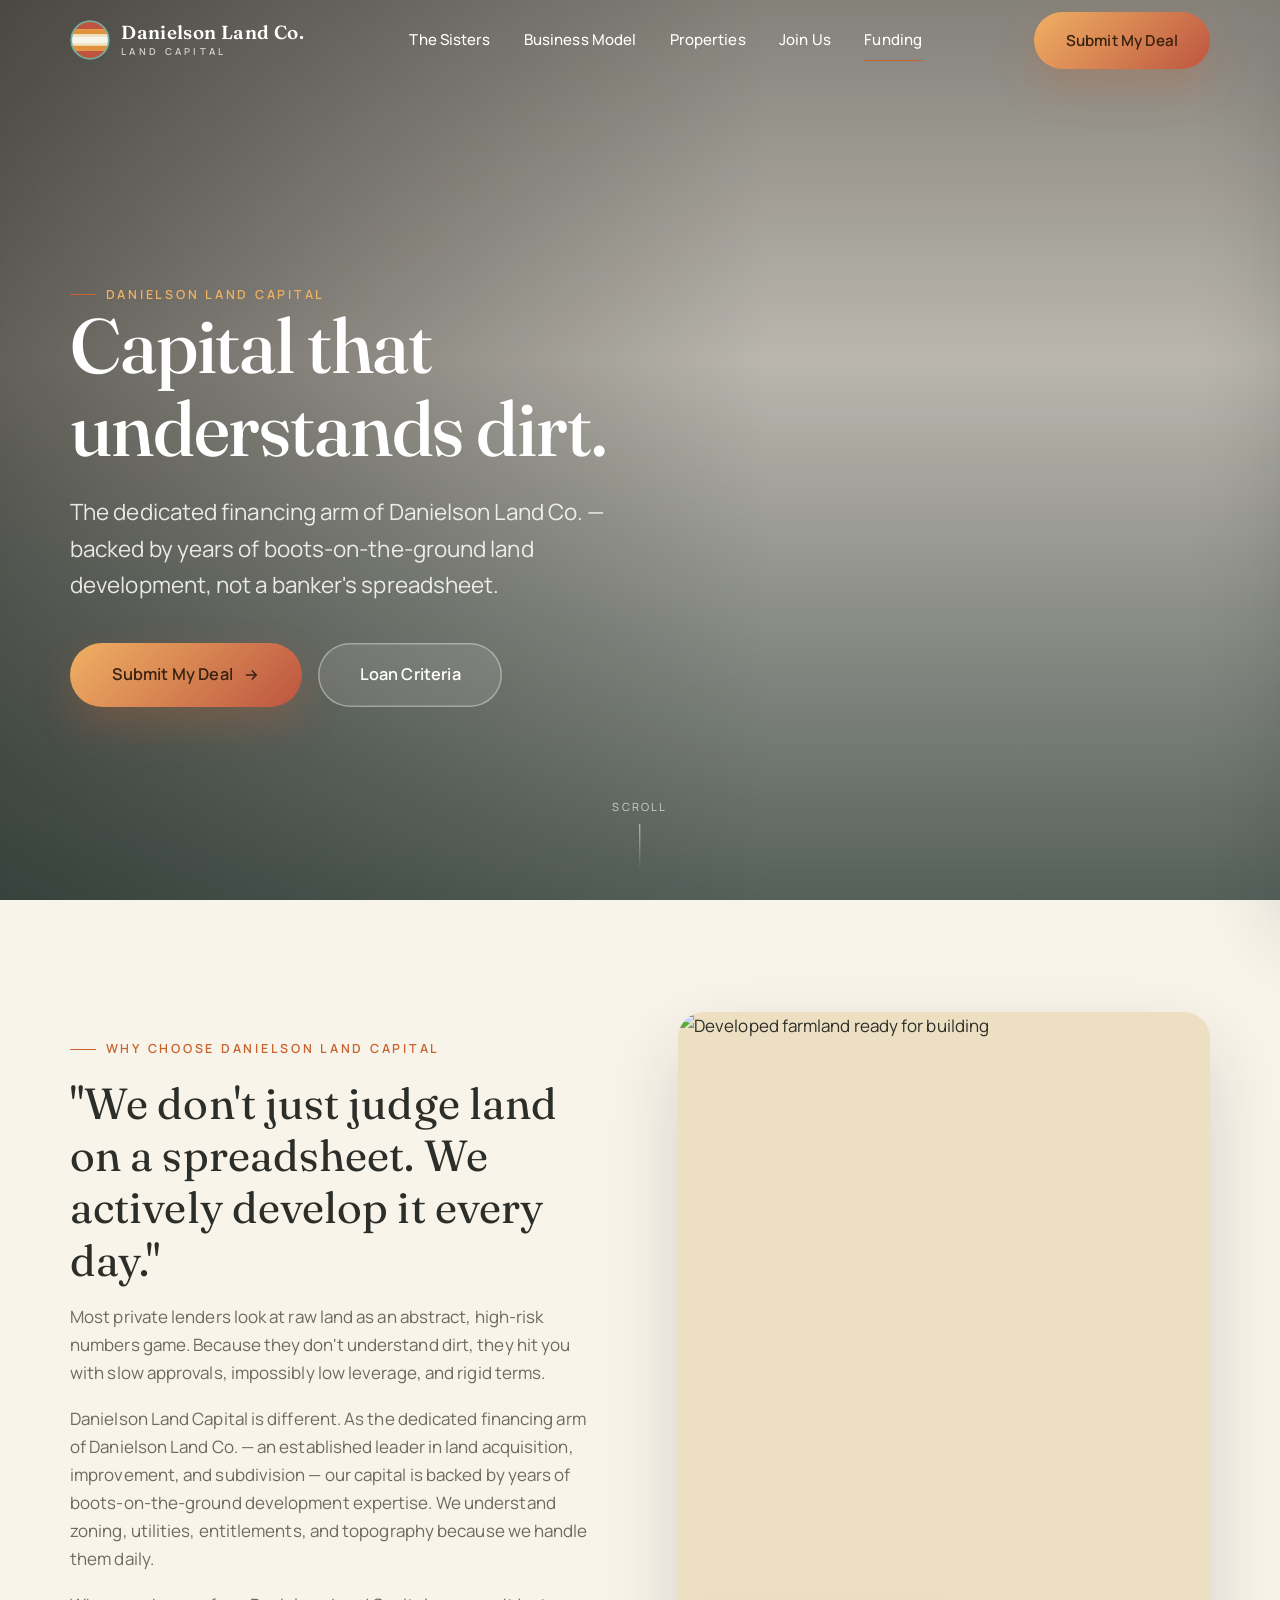
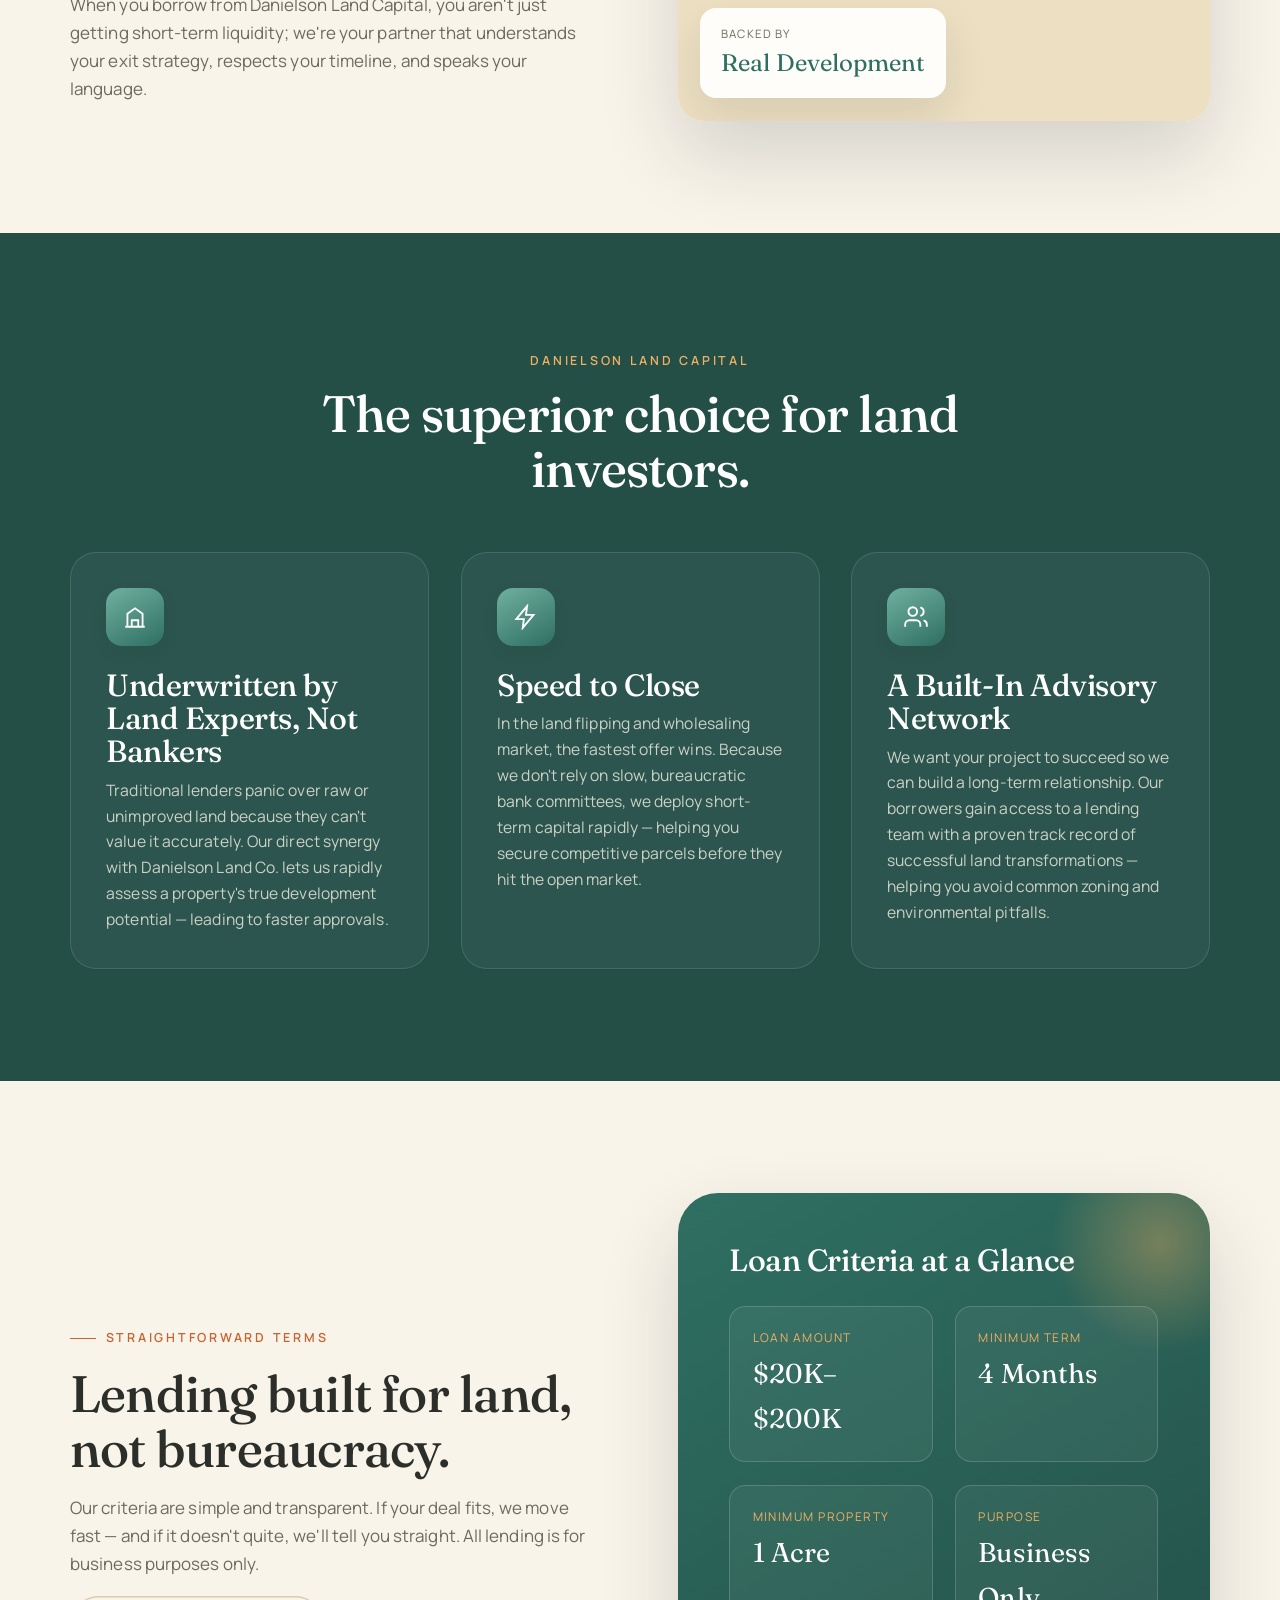
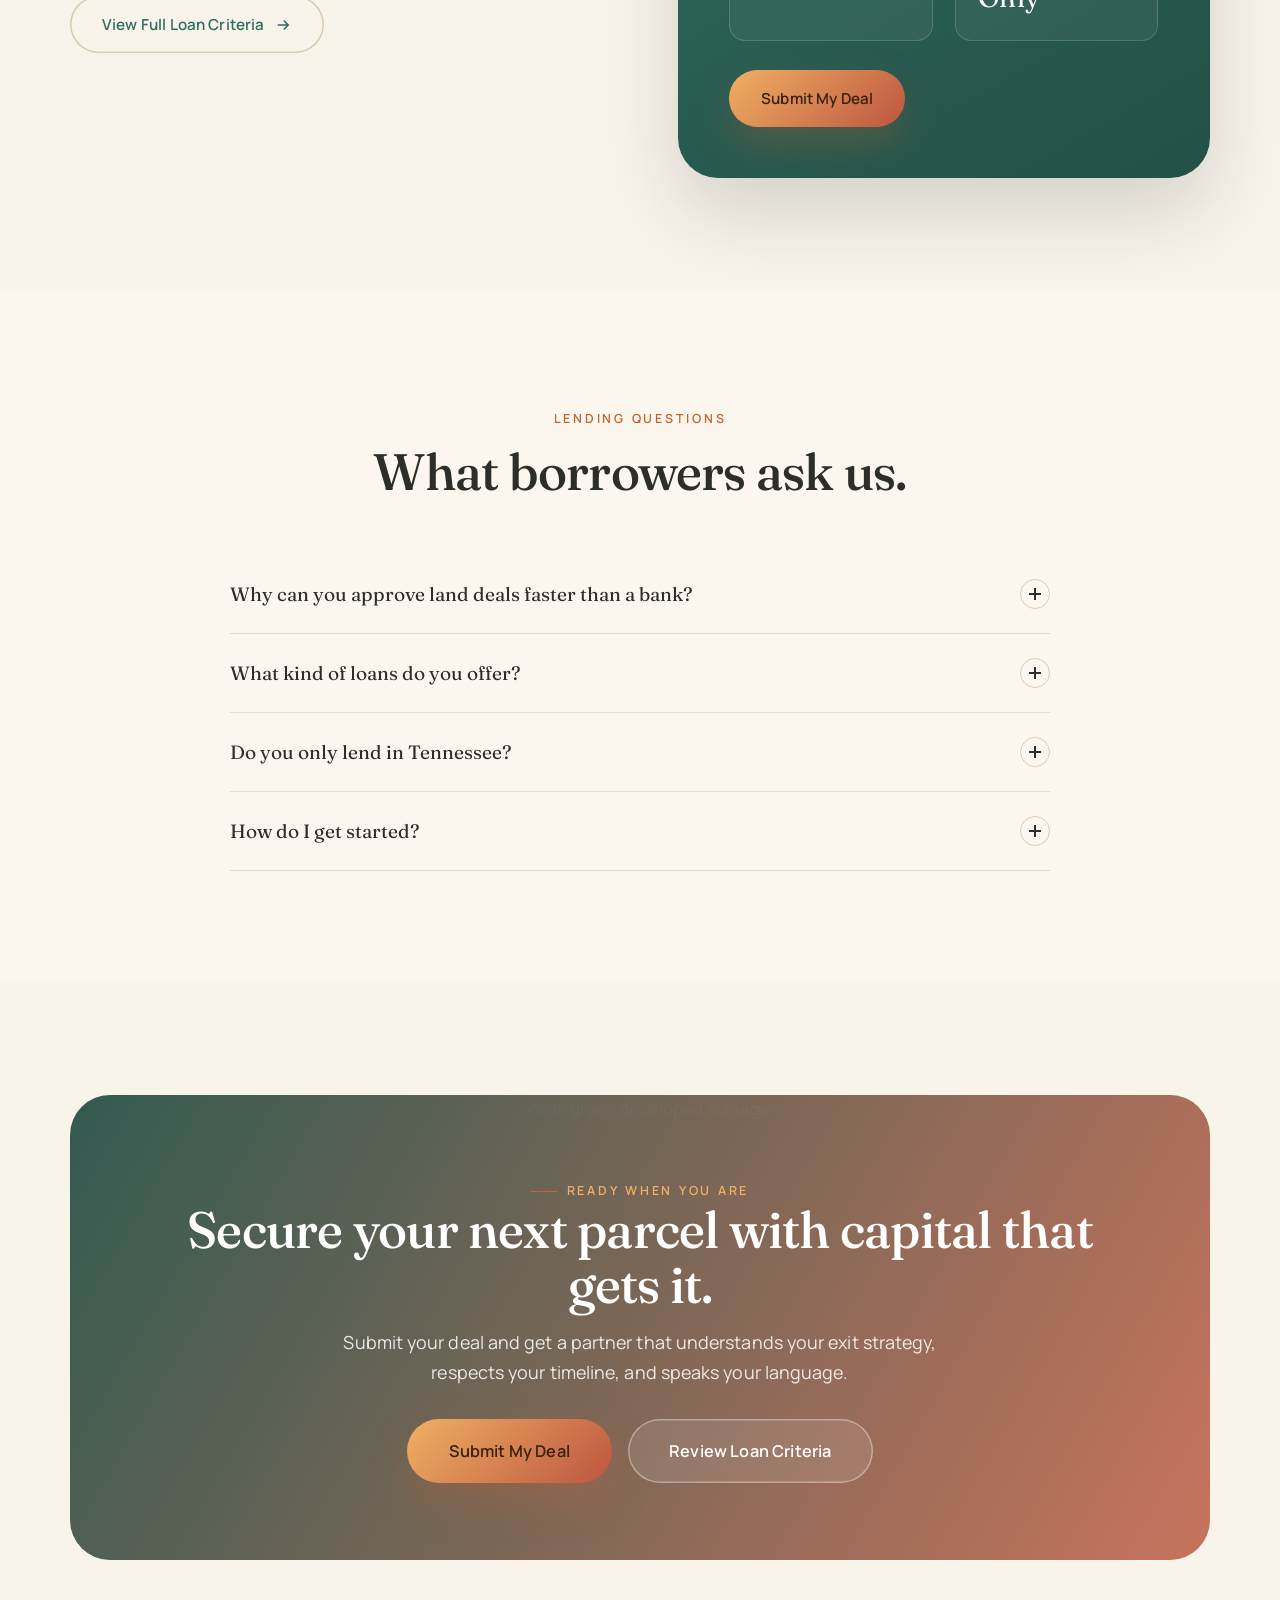
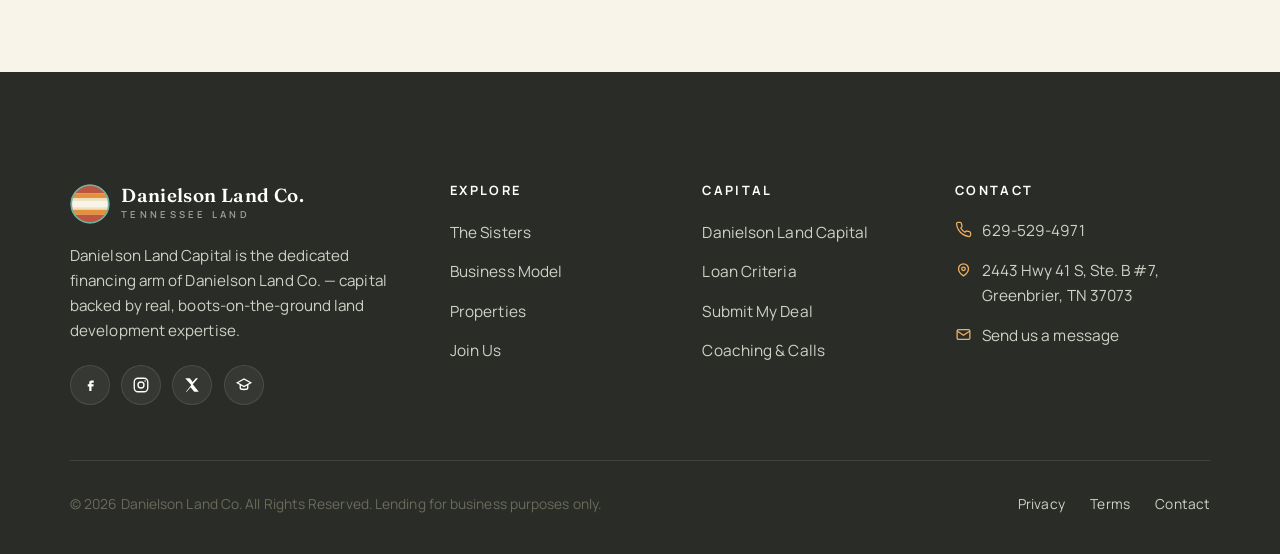
==== funding.html @ 9c5e0217 "Add Danielson Land Co. site; make nav menu text white on all pages Add the is-light class to the nav" ====
<!DOCTYPE html>
<html lang="en">
<head>
  <meta charset="UTF-8" />
  <meta name="viewport" content="width=device-width, initial-scale=1.0" />

  <title>Danielson Land Capital | Private Lending for Land Investors</title>
  <meta name="description" content="Danielson Land Capital is the financing arm of Danielson Land Co. Underwritten by land experts, not bankers — fast approvals, speed to close, and a built-in advisory network for land investors." />
  <link rel="canonical" href="https://danielsonlandco.com/funding/" />
  <meta name="theme-color" content="#2f6f62" />

  <meta property="og:type" content="website" />
  <meta property="og:site_name" content="Danielson Land Co." />
  <meta property="og:title" content="Danielson Land Capital | Private Lending for Land Investors" />
  <meta property="og:description" content="We don't just judge land on a spreadsheet. We actively develop it every day. The dedicated financing arm of Danielson Land Co." />
  <meta property="og:url" content="https://danielsonlandco.com/funding/" />
  <meta property="og:image" content="https://images.unsplash.com/photo-1466692476868-aef1dfb1e735?auto=format&fit=crop&w=1200&q=70" />
  <meta name="twitter:card" content="summary_large_image" />

  <link rel="preconnect" href="https://fonts.googleapis.com" />
  <link rel="preconnect" href="https://fonts.gstatic.com" crossorigin />
  <link href="https://fonts.googleapis.com/css2?family=Fraunces:opsz,wght@9..144,400;9..144,500;9..144,600&family=Manrope:wght@400;500;600;700&display=swap" rel="stylesheet" />

  <link rel="stylesheet" href="css/style.css" />
  <link rel="stylesheet" href="css/animations.css" />
  <link rel="stylesheet" href="css/responsive.css" />

  <style>
    /* Funding-specific: loan criteria highlight card */
    .criteria-card {
      background:linear-gradient(150deg,var(--color-primary),var(--color-primary-deep));
      color:#fff; border-radius:var(--radius-xl); padding:clamp(2.4rem,4vw,3.6rem);
      box-shadow:var(--shadow-lg); position:relative; overflow:hidden;
    }
    .criteria-card::after {
      content:""; position:absolute; right:-60px; top:-60px; width:220px; height:220px;
      background:radial-gradient(circle,rgba(240,176,99,0.38),transparent 70%);
    }
    .criteria-card h3 { color:#fff; }
    .criteria-grid { display:grid; grid-template-columns:repeat(2,1fr); gap:1.4rem; margin:1.8rem 0; position:relative; z-index:1; }
    .criteria-item { border:1px solid rgba(255,255,255,0.16); border-radius:var(--radius-md); padding:1.3rem 1.4rem; background:rgba(255,255,255,0.05); }
    .criteria-item .k { font-size:0.75rem; letter-spacing:0.12em; text-transform:uppercase; color:var(--color-accent-soft); }
    .criteria-item .v { font-family:var(--font-display); font-size:1.7rem; color:#fff; margin-top:0.2rem; }
  </style>

  <script type="application/ld+json">
  {
    "@context": "https://schema.org",
    "@type": "FinancialService",
    "name": "Danielson Land Capital",
    "description": "Private lending for land investors — the dedicated financing arm of Danielson Land Co.",
    "url": "https://danielsonlandco.com/funding/",
    "parentOrganization": { "@type": "Organization", "name": "Danielson Land Co." },
    "areaServed": "United States"
  }
  </script>
</head>
<body>
  <a class="skip-link" href="#main">Skip to content</a>

  <!-- NAV -->
  <header class="nav is-light" id="nav">
    <div class="nav__inner">
      <a class="brand" href="index.html" aria-label="Danielson Land Co. home"><svg class="brand__mark" viewBox="0 0 48 48" xmlns="http://www.w3.org/2000/svg" aria-hidden="true"><defs><clipPath id="dlcmark1"><circle cx="24" cy="24" r="23"/></clipPath></defs><g clip-path="url(#dlcmark1)"><rect x="0" y="0" width="48" height="48" fill="#f8f4ea"/><rect x="0" y="1" width="48" height="10" fill="#bd5540"/><rect x="0" y="11" width="48" height="6" fill="#e2913c"/><rect x="0" y="17" width="48" height="3.2" fill="#efe1be"/><rect x="0" y="28" width="48" height="3.2" fill="#efe1be"/><rect x="0" y="31" width="48" height="6" fill="#e2913c"/><rect x="0" y="37" width="48" height="10" fill="#bd5540"/></g><circle cx="24" cy="24" r="22.5" fill="none" stroke="#6fb0a0" stroke-width="2"/></svg><span class="brand__text">Danielson Land Co.<small>Land Capital</small></span></a>
      <nav class="nav__links" aria-label="Primary">
        <a href="index.html">The Sisters</a>
        <a href="unique-business-model.html">Business Model</a>
        <a href="properties.html">Properties</a>
        <a href="join-us.html">Join Us</a>
        <a href="funding.html" aria-current="page">Funding</a>
      </nav>
      <a class="btn btn-gold nav__cta desktop-only" href="https://docs.google.com/forms/d/1PoZFl4egmwDCUI63C9DEl9DGJtfdpSv1Hz9l6TaZ7U0/edit" target="_blank" rel="noopener">Submit My Deal</a>
      <button class="nav__toggle" aria-label="Open menu" aria-expanded="false" aria-controls="mobile-panel"><span></span><span></span><span></span></button>
    </div>
    <div class="nav__overlay"></div>
    <aside class="nav__panel" id="mobile-panel" aria-label="Mobile menu">
      <a href="index.html">The Sisters</a><a href="unique-business-model.html">Business Model</a><a href="properties.html">Properties</a><a href="join-us.html">Join Us</a><a href="funding.html">Funding</a>
      <a class="btn btn-gold" href="https://docs.google.com/forms/d/1PoZFl4egmwDCUI63C9DEl9DGJtfdpSv1Hz9l6TaZ7U0/edit" target="_blank" rel="noopener">Submit My Deal</a>
    </aside>
  </header>

  <main id="main">
    <!-- HERO -->
    <section class="hero hero--tall">
      <div class="hero__media">
        <img src="https://images.unsplash.com/photo-1466692476868-aef1dfb1e735?auto=format&fit=crop&w=2000&q=75" alt="Developed rolling land at sunrise" fetchpriority="high" />
      </div>
      <div class="hero__overlay"></div>
      <div class="container">
        <div class="hero__inner">
          <span class="eyebrow is-light">Danielson Land Capital</span>
          <h1>Capital that<br />understands dirt.</h1>
          <p class="hero__sub">The dedicated financing arm of Danielson Land Co. &mdash; backed by years of boots-on-the-ground land development, not a banker's spreadsheet.</p>
          <div class="btn-row">
            <a class="btn btn-gold btn-lg pulse-gold" href="https://docs.google.com/forms/d/1PoZFl4egmwDCUI63C9DEl9DGJtfdpSv1Hz9l6TaZ7U0/edit" target="_blank" rel="noopener">Submit My Deal
              <svg viewBox="0 0 24 24" fill="none" stroke="currentColor" stroke-width="2"><path d="M5 12h14M13 6l6 6-6 6"/></svg>
            </a>
            <a class="btn btn-ghost-light btn-lg" href="loan-criteria.html">Loan Criteria</a>
          </div>
        </div>
      </div>
      <div class="hero__scroll" aria-hidden="true">Scroll<span></span></div>
    </section>

    <!-- WHY CHOOSE — SPLIT -->
    <section class="section">
      <div class="container">
        <div class="split">
          <div class="split__content stack-gap">
            <span class="eyebrow reveal">Why Choose Danielson Land Capital</span>
            <p class="quote-lg reveal">"We don't just judge land on a spreadsheet. We actively develop it every day."</p>
            <p class="reveal">Most private lenders look at raw land as an abstract, high-risk numbers game. Because they don't understand dirt, they hit you with slow approvals, impossibly low leverage, and rigid terms.</p>
            <p class="reveal">Danielson Land Capital is different. As the dedicated financing arm of Danielson Land Co. &mdash; an established leader in land acquisition, improvement, and subdivision &mdash; our capital is backed by years of boots-on-the-ground development expertise. We understand zoning, utilities, entitlements, and topography because we handle them daily.</p>
            <p class="reveal">When you borrow from Danielson Land Capital, you aren't just getting short-term liquidity; we're your partner that understands your exit strategy, respects your timeline, and speaks your language.</p>
          </div>
          <div class="split__media reveal fade-right">
            <div class="media-frame tall">
              <img class="lazy" loading="lazy" src="https://images.unsplash.com/photo-1500382017468-9049fed747ef?auto=format&fit=crop&w=1000&q=72" alt="Developed farmland ready for building" />
              <div class="media-badge"><div class="k">Backed by</div><div class="v">Real Development</div></div>
            </div>
          </div>
        </div>
      </div>
    </section>

    <!-- BENEFITS -->
    <section class="section bg-dark">
      <div class="container">
        <div class="section-title reveal mb-lg mx-auto text-center">
          <span class="eyebrow is-light">Danielson Land Capital</span>
          <h2>The superior choice for land investors.</h2>
        </div>
        <div class="grid grid-3" data-stagger>
          <article class="card on-dark feature reveal fade-up">
            <div class="feature__icon" aria-hidden="true"><svg viewBox="0 0 24 24" fill="none" stroke="currentColor" stroke-width="1.7"><path d="M3 21h18M5 21V9l7-5 7 5v12"/><path d="M9 21v-6h6v6"/></svg></div>
            <h3>Underwritten by Land Experts, Not Bankers</h3>
            <p>Traditional lenders panic over raw or unimproved land because they can't value it accurately. Our direct synergy with Danielson Land Co. lets us rapidly assess a property's true development potential &mdash; leading to faster approvals.</p>
          </article>
          <article class="card on-dark feature reveal fade-up">
            <div class="feature__icon" aria-hidden="true"><svg viewBox="0 0 24 24" fill="none" stroke="currentColor" stroke-width="1.7"><path d="M13 2L3 14h7l-1 8 10-12h-7l1-8z"/></svg></div>
            <h3>Speed to Close</h3>
            <p>In the land flipping and wholesaling market, the fastest offer wins. Because we don't rely on slow, bureaucratic bank committees, we deploy short-term capital rapidly &mdash; helping you secure competitive parcels before they hit the open market.</p>
          </article>
          <article class="card on-dark feature reveal fade-up">
            <div class="feature__icon" aria-hidden="true"><svg viewBox="0 0 24 24" fill="none" stroke="currentColor" stroke-width="1.7"><path d="M16 21v-2a4 4 0 00-4-4H6a4 4 0 00-4 4v2"/><circle cx="9" cy="7" r="4"/><path d="M22 21v-2a4 4 0 00-3-3.9M16 3.1a4 4 0 010 7.8"/></svg></div>
            <h3>A Built-In Advisory Network</h3>
            <p>We want your project to succeed so we can build a long-term relationship. Our borrowers gain access to a lending team with a proven track record of successful land transformations &mdash; helping you avoid common zoning and environmental pitfalls.</p>
          </article>
        </div>
      </div>
    </section>

    <!-- LOAN CRITERIA HIGHLIGHT -->
    <section class="section">
      <div class="container">
        <div class="split">
          <div class="split__content stack-gap">
            <span class="eyebrow reveal">Straightforward Terms</span>
            <h2 class="reveal">Lending built for land, not bureaucracy.</h2>
            <p class="reveal">Our criteria are simple and transparent. If your deal fits, we move fast &mdash; and if it doesn't quite, we'll tell you straight. All lending is for business purposes only.</p>
            <div class="reveal"><a class="btn btn-outline" href="loan-criteria.html">View Full Loan Criteria
              <svg viewBox="0 0 24 24" fill="none" stroke="currentColor" stroke-width="2" width="18" height="18"><path d="M5 12h14M13 6l6 6-6 6"/></svg></a></div>
          </div>
          <div class="split__media reveal fade-right">
            <div class="criteria-card">
              <h3>Loan Criteria at a Glance</h3>
              <div class="criteria-grid">
                <div class="criteria-item"><div class="k">Loan Amount</div><div class="v">$20K&ndash;$200K</div></div>
                <div class="criteria-item"><div class="k">Minimum Term</div><div class="v">4 Months</div></div>
                <div class="criteria-item"><div class="k">Minimum Property</div><div class="v">1 Acre</div></div>
                <div class="criteria-item"><div class="k">Purpose</div><div class="v">Business Only</div></div>
              </div>
              <a class="btn btn-gold" style="position:relative;z-index:1;" href="https://docs.google.com/forms/d/1PoZFl4egmwDCUI63C9DEl9DGJtfdpSv1Hz9l6TaZ7U0/edit" target="_blank" rel="noopener">Submit My Deal</a>
            </div>
          </div>
        </div>
      </div>
    </section>

    <!-- FAQ -->
    <section class="section bg-surface">
      <div class="container">
        <div class="section-title reveal mb-lg mx-auto text-center">
          <span class="eyebrow">Lending Questions</span>
          <h2>What borrowers ask us.</h2>
        </div>
        <div class="faq reveal">
          <div class="faq__item">
            <button class="faq__q">Why can you approve land deals faster than a bank?<span class="faq__icon" aria-hidden="true"></span></button>
            <div class="faq__a"><p>Because we develop land ourselves every day. Our direct synergy with Danielson Land Co. lets us rapidly assess a property's true development potential instead of waiting on a slow bank committee that doesn't understand dirt.</p></div>
          </div>
          <div class="faq__item">
            <button class="faq__q">What kind of loans do you offer?<span class="faq__icon" aria-hidden="true"></span></button>
            <div class="faq__a"><p>Short-term capital from $20,000 to $200,000, with a minimum term of 4 months, on properties of at least 1 acre. All lending is for business purposes only.</p></div>
          </div>
          <div class="faq__item">
            <button class="faq__q">Do you only lend in Tennessee?<span class="faq__icon" aria-hidden="true"></span></button>
            <div class="faq__a"><p>Our land operations focus on Tennessee, but our capital is built for land investors pursuing competitive parcels. Submit your deal and we'll review the specifics with you directly.</p></div>
          </div>
          <div class="faq__item">
            <button class="faq__q">How do I get started?<span class="faq__icon" aria-hidden="true"></span></button>
            <div class="faq__a"><p>Submit your deal through our quick form. Our team &mdash; backed by a proven track record of land transformations &mdash; will review it and get back to you with next steps.</p></div>
          </div>
        </div>
      </div>
    </section>

    <!-- CTA -->
    <section class="section">
      <div class="container">
        <div class="cta-banner reveal scale-in">
          <div class="cta-banner__media">
            <img class="lazy" loading="lazy" src="https://images.unsplash.com/photo-1552083375-1447ce886485?auto=format&fit=crop&w=1800&q=72" alt="Wide green developed acreage" />
          </div>
          <div class="cta-banner__overlay"></div>
          <span class="eyebrow is-light">Ready When You Are</span>
          <h2>Secure your next parcel with capital that gets it.</h2>
          <p>Submit your deal and get a partner that understands your exit strategy, respects your timeline, and speaks your language.</p>
          <div class="btn-row">
            <a class="btn btn-gold btn-lg" href="https://docs.google.com/forms/d/1PoZFl4egmwDCUI63C9DEl9DGJtfdpSv1Hz9l6TaZ7U0/edit" target="_blank" rel="noopener">Submit My Deal</a>
            <a class="btn btn-ghost-light btn-lg" href="loan-criteria.html">Review Loan Criteria</a>
          </div>
        </div>
      </div>
    </section>
  </main>

  <!-- FOOTER -->
  <footer class="footer">
    <div class="container">
      <div class="footer__top">
        <div class="footer__brand">
          <a class="brand" href="index.html" aria-label="Danielson Land Co. home"><svg class="brand__mark" viewBox="0 0 48 48" xmlns="http://www.w3.org/2000/svg" aria-hidden="true"><defs><clipPath id="dlcmark2"><circle cx="24" cy="24" r="23"/></clipPath></defs><g clip-path="url(#dlcmark2)"><rect x="0" y="0" width="48" height="48" fill="#f8f4ea"/><rect x="0" y="1" width="48" height="10" fill="#bd5540"/><rect x="0" y="11" width="48" height="6" fill="#e2913c"/><rect x="0" y="17" width="48" height="3.2" fill="#efe1be"/><rect x="0" y="28" width="48" height="3.2" fill="#efe1be"/><rect x="0" y="31" width="48" height="6" fill="#e2913c"/><rect x="0" y="37" width="48" height="10" fill="#bd5540"/></g><circle cx="24" cy="24" r="22.5" fill="none" stroke="#6fb0a0" stroke-width="2"/></svg><span class="brand__text">Danielson Land Co.<small>Tennessee Land</small></span></a>
          <p>Danielson Land Capital is the dedicated financing arm of Danielson Land Co. &mdash; capital backed by real, boots-on-the-ground land development expertise.</p>
          <div class="footer__social">
            <a href="https://www.facebook.com/maryann.danielson.3" aria-label="Facebook" target="_blank" rel="noopener"><svg viewBox="0 0 24 24" fill="currentColor"><path d="M14 9h3V6h-3c-2 0-3 1-3 3v2H9v3h2v6h3v-6h2.5l.5-3H14v-1.5c0-.5.3-.5.7-.5H14z"/></svg></a>
            <a href="https://www.instagram.com/danielsonlandco/" aria-label="Instagram" target="_blank" rel="noopener"><svg viewBox="0 0 24 24" fill="none" stroke="currentColor" stroke-width="1.8"><rect x="3" y="3" width="18" height="18" rx="5"/><circle cx="12" cy="12" r="4"/><circle cx="17.5" cy="6.5" r="1" fill="currentColor" stroke="none"/></svg></a>
            <a href="https://x.com/landfamgals" aria-label="X / Twitter" target="_blank" rel="noopener"><svg viewBox="0 0 24 24" fill="currentColor"><path d="M17 3h3l-7 8 8 10h-6l-5-6-5 6H4l7-9L3 3h6l4 5 4-5z"/></svg></a>
            <a href="https://www.skool.com/@mary-ann-danielson-4669?g=landconquest" aria-label="Skool community" target="_blank" rel="noopener"><svg viewBox="0 0 24 24" fill="none" stroke="currentColor" stroke-width="1.8"><path d="M3 9l9-5 9 5-9 5-9-5z"/><path d="M7 11v5c0 1 2 2 5 2s5-1 5-2v-5"/></svg></a>
          </div>
        </div>
        <div class="footer__col"><h4>Explore</h4><ul class="footer__links"><li><a href="index.html">The Sisters</a></li><li><a href="unique-business-model.html">Business Model</a></li><li><a href="properties.html">Properties</a></li><li><a href="join-us.html">Join Us</a></li></ul></div>
        <div class="footer__col"><h4>Capital</h4><ul class="footer__links"><li><a href="funding.html">Danielson Land Capital</a></li><li><a href="loan-criteria.html">Loan Criteria</a></li><li><a href="https://docs.google.com/forms/d/1PoZFl4egmwDCUI63C9DEl9DGJtfdpSv1Hz9l6TaZ7U0/edit" target="_blank" rel="noopener">Submit My Deal</a></li><li><a href="join-us.html#contact-us">Coaching &amp; Calls</a></li></ul></div>
        <div class="footer__col"><h4>Contact</h4><ul class="footer__contact">
          <li><svg viewBox="0 0 24 24" fill="none" stroke="currentColor" stroke-width="1.8"><path d="M22 16.9v3a2 2 0 01-2.2 2 19.8 19.8 0 01-8.6-3 19.5 19.5 0 01-6-6 19.8 19.8 0 01-3-8.6A2 2 0 014.1 2h3a2 2 0 012 1.7c.1 1 .4 2 .7 2.9a2 2 0 01-.4 2.1L8.1 9.9a16 16 0 006 6l1.2-1.2a2 2 0 012.1-.4c.9.3 1.9.6 2.9.7a2 2 0 011.7 2z"/></svg><a href="tel:+16295294971">629-529-4971</a></li>
          <li><svg viewBox="0 0 24 24" fill="none" stroke="currentColor" stroke-width="1.8"><path d="M12 21s-7-4.3-7-10a7 7 0 0114 0c0 5.7-7 10-7 10z"/><circle cx="12" cy="11" r="2.5"/></svg><a href="https://maps.app.goo.gl/DQrCz2Y3kzK4xpPRA" target="_blank" rel="noopener">2443 Hwy 41 S, Ste. B #7,<br />Greenbrier, TN 37073</a></li>
          <li><svg viewBox="0 0 24 24" fill="none" stroke="currentColor" stroke-width="1.8"><rect x="3" y="5" width="18" height="14" rx="2"/><path d="M3 7l9 6 9-6"/></svg><a href="join-us.html#contact-us">Send us a message</a></li>
        </ul></div>
      </div>
      <div class="footer__bottom">
        <p>&copy; <span data-year>2026</span> Danielson Land Co. All Rights Reserved. Lending for business purposes only.</p>
        <nav aria-label="Legal"><a href="#">Privacy</a><a href="#">Terms</a><a href="join-us.html#contact-us">Contact</a></nav>
      </div>
    </div>
  </footer>

  <script src="js/app.js" defer></script>
  <script src="js/animations.js" defer></script>
  <script src="js/counters.js" defer></script>
</body>
</html>
---- css/style.css ----
/* =========================================================================
   Danielson Land Co. — Core Stylesheet
   Handcrafted. No frameworks. Earth-tone luxury design system.
   Sections:
     1.  Design Tokens (CSS variables)
     2.  Reset & Base
     3.  Typography
     4.  Layout helpers (container, section, grid)
     5.  Buttons
     6.  Navigation
     7.  Hero
     8.  Cards (generic / feature / property / testimonial)
     9.  Statistics
     10. Timeline / Process
     11. Checklist
     12. FAQ Accordion
     13. Contact Form
     14. CTA Banner
     15. Footer
     16. Utilities
   ========================================================================= */

/* -------------------------------------------------------------------------
   1. DESIGN TOKENS
   ------------------------------------------------------------------------- */
:root {
  /* Brand — retro sunset (from Danielson Land Co. logo) */
  --color-primary: #2f6f62;        /* Deep teal (logo wordmark, deepened) */
  --color-primary-deep: #234f47;   /* Deeper teal */
  --color-primary-soft: #6fb0a0;   /* Logo teal */
  --color-secondary: #bd5540;      /* Terracotta (logo outer band) */
  --color-terracotta: #bd5540;     /* Alias */
  --color-orange: #e2913c;         /* Logo orange band */
  --color-charcoal: #2a2c27;       /* Warm charcoal */
  --color-accent: #c8632f;         /* Burnt orange accent (was gold) */
  --color-accent-soft: #f0b063;    /* Warm amber (on dark) */

  /* Neutrals */
  --color-bg: #f8f4ea;             /* Cream background (logo field) */
  --color-bg-alt: #f2e9d5;         /* Sand-band alt background */
  --color-surface: #ffffff;        /* Card / surface */
  --color-surface-warm: #fbf7ee;   /* Warm surface */
  --color-sand: #ecdfc2;           /* Sand */
  --color-border: #e8dcc4;         /* Soft border */
  --color-border-strong: #dbccae;

  /* Text */
  --color-text: #2c2e29;           /* Primary text */
  --color-text-muted: #6d6a5d;     /* Muted / warm gray */
  --color-text-light: #f5f1e6;     /* On dark */
  --color-text-light-muted: #cdd2c6;

  /* Typography */
  --font-display: "Fraunces", "Cormorant Garamond", Georgia, "Times New Roman", serif;
  --font-body: "Manrope", -apple-system, BlinkMacSystemFont, "Segoe UI", Helvetica, Arial, sans-serif;

  /* Spacing scale */
  --space-xs: 0.5rem;
  --space-sm: 1rem;
  --space-md: 2rem;
  --space-lg: 4rem;
  --space-xl: 7rem;
  --space-2xl: 10rem;

  /* Radius */
  --radius-sm: 8px;
  --radius-md: 16px;
  --radius-lg: 26px;
  --radius-xl: 40px;
  --radius-pill: 999px;

  /* Shadows — soft, premium */
  --shadow-xs: 0 1px 2px rgba(30, 33, 28, 0.04);
  --shadow-sm: 0 6px 18px rgba(30, 33, 28, 0.06);
  --shadow-md: 0 18px 44px rgba(30, 33, 28, 0.10);
  --shadow-lg: 0 34px 80px rgba(30, 33, 28, 0.16);
  --shadow-gold: 0 18px 40px rgba(200, 99, 47, 0.26);

  /* Motion */
  --ease: cubic-bezier(0.22, 1, 0.36, 1);
  --ease-out: cubic-bezier(0.16, 1, 0.3, 1);
  --dur: 0.6s;

  /* Layout */
  --container: 1220px;
  --container-narrow: 900px;
  --nav-h: 82px;
}

:root {
  --color-accent-soft: #f0b063;
}

/* -------------------------------------------------------------------------
   2. RESET & BASE
   ------------------------------------------------------------------------- */
*,
*::before,
*::after { box-sizing: border-box; }

* { margin: 0; padding: 0; }

html {
  scroll-behavior: smooth;
  -webkit-text-size-adjust: 100%;
  scroll-padding-top: calc(var(--nav-h) + 16px);
}

body {
  font-family: var(--font-body);
  color: var(--color-text);
  background-color: var(--color-bg);
  line-height: 1.65;
  font-size: 1.0625rem;
  font-weight: 400;
  -webkit-font-smoothing: antialiased;
  -moz-osx-font-smoothing: grayscale;
  overflow-x: hidden;
  letter-spacing: 0.005em;
}

img { max-width: 100%; display: block; height: auto; }

a { color: inherit; text-decoration: none; }

ul, ol { list-style: none; }

button { font-family: inherit; cursor: pointer; border: none; background: none; }

:focus-visible {
  outline: 2px solid var(--color-accent);
  outline-offset: 3px;
  border-radius: 4px;
}

::selection { background: var(--color-primary); color: #fff; }

/* -------------------------------------------------------------------------
   3. TYPOGRAPHY
   ------------------------------------------------------------------------- */
h1, h2, h3, h4 {
  font-family: var(--font-display);
  font-weight: 500;
  line-height: 1.08;
  letter-spacing: -0.015em;
  color: var(--color-text);
}

h1 { font-size: clamp(2.6rem, 6vw, 5.2rem); }
h2 { font-size: clamp(2rem, 4vw, 3.4rem); }
h3 { font-size: clamp(1.4rem, 2.4vw, 2rem); }
h4 { font-size: clamp(1.15rem, 1.8vw, 1.4rem); }

p { color: var(--color-text-muted); }
p.lead {
  font-size: clamp(1.15rem, 1.7vw, 1.45rem);
  line-height: 1.6;
  color: var(--color-text);
}

.eyebrow {
  display: inline-flex;
  align-items: center;
  gap: 0.6rem;
  font-family: var(--font-body);
  font-size: 0.78rem;
  font-weight: 600;
  letter-spacing: 0.22em;
  text-transform: uppercase;
  color: var(--color-accent);
}
.eyebrow::before {
  content: "";
  width: 26px; height: 1px;
  background: var(--color-accent);
  display: inline-block;
}
.eyebrow.is-light { color: var(--color-accent-soft); }

.section-title { max-width: 760px; }
.section-title h2 { margin: 0.8rem 0 1rem; }
.section-title p { font-size: 1.12rem; }
.text-center { text-align: center; }
.text-center .eyebrow::before { display: none; }
.mx-auto { margin-left: auto; margin-right: auto; }

/* -------------------------------------------------------------------------
   4. LAYOUT HELPERS
   ------------------------------------------------------------------------- */
.container {
  width: 100%;
  max-width: var(--container);
  margin: 0 auto;
  padding: 0 clamp(1.25rem, 4vw, 2.5rem);
}
.container.narrow { max-width: var(--container-narrow); }

.section { padding: var(--space-xl) 0; }
.section.tight { padding: var(--space-lg) 0; }
.section.bg-alt { background: var(--color-bg-alt); }
.section.bg-surface { background: var(--color-surface-warm); }
.section.bg-dark {
  background: var(--color-primary-deep);
  color: var(--color-text-light);
}
.section.bg-dark h1,
.section.bg-dark h2,
.section.bg-dark h3,
.section.bg-dark h4 { color: #fff; }
.section.bg-dark p { color: var(--color-text-light-muted); }

.grid { display: grid; gap: 2rem; }
.grid-2 { grid-template-columns: repeat(2, 1fr); }
.grid-3 { grid-template-columns: repeat(3, 1fr); }
.grid-4 { grid-template-columns: repeat(4, 1fr); }

.split {
  display: grid;
  grid-template-columns: 1fr 1fr;
  gap: clamp(2.5rem, 6vw, 6rem);
  align-items: center;
}

.stack-gap > * + * { margin-top: 1.1rem; }

/* -------------------------------------------------------------------------
   5. BUTTONS
   ------------------------------------------------------------------------- */
.btn {
  position: relative;
  display: inline-flex;
  align-items: center;
  justify-content: center;
  gap: 0.6rem;
  padding: 1rem 2rem;
  font-size: 0.95rem;
  font-weight: 600;
  letter-spacing: 0.01em;
  border-radius: var(--radius-pill);
  transition: transform var(--dur) var(--ease),
              box-shadow var(--dur) var(--ease),
              background-color 0.3s ease,
              color 0.3s ease;
  overflow: hidden;
  white-space: nowrap;
}
.btn svg { width: 18px; height: 18px; }

.btn-primary {
  background: var(--color-primary);
  color: #fff;
  box-shadow: var(--shadow-sm);
}
.btn-primary:hover {
  background: var(--color-primary-deep);
  transform: translateY(-3px);
  box-shadow: var(--shadow-md);
}

.btn-gold {
  background: linear-gradient(135deg, #f0b063, var(--color-secondary));
  color: #3a2210;
  box-shadow: var(--shadow-gold);
}
.btn-gold:hover { transform: translateY(-3px); box-shadow: 0 24px 52px rgba(189,85,64,0.36); }

.btn-outline {
  background: transparent;
  color: var(--color-primary);
  box-shadow: inset 0 0 0 1.5px var(--color-border-strong);
}
.btn-outline:hover {
  box-shadow: inset 0 0 0 1.5px var(--color-primary);
  transform: translateY(-3px);
}

.btn-ghost-light {
  background: rgba(255,255,255,0.10);
  color: #fff;
  box-shadow: inset 0 0 0 1.5px rgba(255,255,255,0.35);
  backdrop-filter: blur(6px);
}
.btn-ghost-light:hover { background: rgba(255,255,255,0.20); transform: translateY(-3px); }

.btn-lg { padding: 1.15rem 2.6rem; font-size: 1.02rem; }
.btn-link {
  display: inline-flex; align-items: center; gap: 0.5rem;
  font-weight: 600; color: var(--color-primary);
  border-bottom: 1px solid transparent;
  transition: gap 0.3s var(--ease), border-color 0.3s ease;
}
.btn-link:hover { gap: 0.85rem; border-color: currentColor; }

/* Ripple element injected by JS */
.ripple {
  position: absolute;
  border-radius: 50%;
  transform: scale(0);
  background: rgba(255, 255, 255, 0.4);
  animation: ripple 0.65s var(--ease-out);
  pointer-events: none;
}

.btn-row { display: flex; flex-wrap: wrap; gap: 1rem; }

/* -------------------------------------------------------------------------
   6. NAVIGATION
   ------------------------------------------------------------------------- */
.nav {
  position: fixed;
  top: 0; left: 0; right: 0;
  height: var(--nav-h);
  z-index: 1000;
  display: flex;
  align-items: center;
  transition: background-color 0.4s ease, box-shadow 0.4s ease,
              backdrop-filter 0.4s ease, border-color 0.4s ease;
  border-bottom: 1px solid transparent;
}
.nav__inner {
  width: 100%;
  max-width: var(--container);
  margin: 0 auto;
  padding: 0 clamp(1.25rem, 4vw, 2.5rem);
  display: flex;
  align-items: center;
  justify-content: space-between;
}

/* Solid state on scroll */
.nav.is-scrolled {
  background: rgba(247, 244, 237, 0.82);
  backdrop-filter: saturate(180%) blur(18px);
  -webkit-backdrop-filter: saturate(180%) blur(18px);
  box-shadow: var(--shadow-sm);
  border-bottom-color: var(--color-border);
}

/* Brand */
.brand { display: flex; align-items: center; gap: 0.7rem; z-index: 2; }
.brand__mark { width: 40px; height: 40px; flex: none; }
.brand__text {
  font-family: var(--font-display);
  font-weight: 600;
  font-size: 1.18rem;
  letter-spacing: 0.02em;
  line-height: 1;
  color: var(--color-text);
}
.brand__text small {
  display: block;
  font-family: var(--font-body);
  font-size: 0.6rem;
  letter-spacing: 0.34em;
  text-transform: uppercase;
  color: var(--color-text-muted);
  margin-top: 4px;
  font-weight: 600;
}

/* On transparent hero (dark) start state — light text */
.nav.is-light:not(.is-scrolled) .brand__text,
.nav.is-light:not(.is-scrolled) .nav__links a { color: #fff; }
.nav.is-light:not(.is-scrolled) .brand__text small { color: rgba(255,255,255,0.72); }
.nav.is-light:not(.is-scrolled) .nav__toggle span { background: #fff; }

.nav__links { display: flex; align-items: center; gap: 2.1rem; }
.nav__links a {
  position: relative;
  font-size: 0.94rem;
  font-weight: 500;
  padding: 0.4rem 0;
  color: var(--color-text);
  transition: color 0.3s ease;
}
/* Animated underline */
.nav__links a::after {
  content: "";
  position: absolute;
  left: 0; bottom: -2px;
  width: 100%; height: 1.5px;
  background: var(--color-accent);
  transform: scaleX(0);
  transform-origin: right;
  transition: transform 0.4s var(--ease);
}
.nav__links a:hover::after,
.nav__links a[aria-current="page"]::after { transform: scaleX(1); transform-origin: left; }
.nav__links a[aria-current="page"] { color: var(--color-accent); }

.nav__cta { margin-left: 0.4rem; }

/* Mobile toggle */
.nav__toggle {
  display: none;
  flex-direction: column;
  gap: 5px;
  width: 30px; height: 30px;
  justify-content: center;
  z-index: 1100;
}
.nav__toggle span {
  display: block; height: 2px; width: 26px;
  background: var(--color-text);
  border-radius: 2px;
  transition: transform 0.4s var(--ease), opacity 0.3s ease, background 0.3s ease;
}
.nav.is-open .nav__toggle span:nth-child(1) { transform: translateY(7px) rotate(45deg); background: var(--color-text); }
.nav.is-open .nav__toggle span:nth-child(2) { opacity: 0; }
.nav.is-open .nav__toggle span:nth-child(3) { transform: translateY(-7px) rotate(-45deg); background: var(--color-text); }

/* Mobile slide-out panel */
.nav__panel {
  position: fixed;
  inset: 0 0 0 auto;
  width: min(86vw, 400px);
  background: var(--color-surface);
  transform: translateX(100%);
  transition: transform 0.5s var(--ease);
  z-index: 1050;
  display: flex;
  flex-direction: column;
  justify-content: center;
  gap: 0.4rem;
  padding: 6rem 2.4rem 2.4rem;
  box-shadow: var(--shadow-lg);
}
.nav.is-open .nav__panel { transform: translateX(0); }
.nav__panel a {
  font-family: var(--font-display);
  font-size: 1.7rem;
  padding: 0.7rem 0;
  border-bottom: 1px solid var(--color-border);
  color: var(--color-text);
  transition: color 0.3s ease, padding-left 0.3s ease;
}
.nav__panel a:hover { color: var(--color-accent); padding-left: 0.4rem; }
.nav__panel .btn { margin-top: 1.6rem; }
.nav__overlay {
  position: fixed; inset: 0;
  background: rgba(30,33,28,0.45);
  backdrop-filter: blur(3px);
  opacity: 0; visibility: hidden;
  transition: opacity 0.4s ease, visibility 0.4s ease;
  z-index: 1040;
}
.nav.is-open .nav__overlay { opacity: 1; visibility: visible; }

/* -------------------------------------------------------------------------
   7. HERO
   ------------------------------------------------------------------------- */
.hero {
  position: relative;
  min-height: 100vh;
  display: flex;
  align-items: center;
  color: #fff;
  overflow: hidden;
  isolation: isolate;
}
.hero--tall { min-height: 100vh; }
.hero--mid { min-height: 74vh; }

.hero__media { position: absolute; inset: 0; z-index: -2; }
.hero__media img {
  width: 100%; height: 100%;
  object-fit: cover;
  transform: scale(1.08);
  will-change: transform;
}
.hero__overlay {
  position: absolute; inset: 0; z-index: -1;
  background:
    linear-gradient(180deg, rgba(26,24,20,0.52) 0%, rgba(26,24,20,0.28) 40%, rgba(30,45,41,0.74) 100%),
    linear-gradient(90deg, rgba(26,24,20,0.55) 0%, rgba(26,24,20,0.0) 60%);
}
.hero__inner { padding-top: var(--nav-h); max-width: 780px; }
.hero h1 { color: #fff; margin-bottom: 1.4rem; }
.hero__sub {
  font-size: clamp(1.1rem, 1.8vw, 1.4rem);
  color: rgba(255,255,255,0.86);
  max-width: 560px;
  margin-bottom: 2.4rem;
}
.hero .btn-row { margin-top: 0.4rem; }

.hero__scroll {
  position: absolute;
  left: 50%; bottom: 30px;
  transform: translateX(-50%);
  display: flex; flex-direction: column; align-items: center; gap: 0.5rem;
  color: rgba(255,255,255,0.7);
  font-size: 0.7rem; letter-spacing: 0.2em; text-transform: uppercase;
  z-index: 2;
}
.hero__scroll span {
  width: 1px; height: 46px;
  background: linear-gradient(rgba(255,255,255,0.7), transparent);
  animation: scrollLine 2.2s ease-in-out infinite;
}

/* Page hero (interior, shorter) */
.page-hero {
  position: relative;
  min-height: 62vh;
  display: flex;
  align-items: flex-end;
  color: #fff;
  overflow: hidden;
  isolation: isolate;
}
.page-hero__media { position: absolute; inset: 0; z-index: -2; }
.page-hero__media img { width: 100%; height: 100%; object-fit: cover; }
.page-hero__overlay {
  position: absolute; inset: 0; z-index: -1;
  background: linear-gradient(180deg, rgba(20,28,22,0.35) 0%, rgba(20,28,22,0.75) 100%);
}
.page-hero__inner { padding: 0 0 4.2rem; max-width: 820px; }
.page-hero h1 { color: #fff; }
.page-hero p { color: rgba(255,255,255,0.85); font-size: 1.2rem; max-width: 620px; margin-top: 1rem; }

/* Breadcrumb */
.breadcrumb {
  display: flex; gap: 0.5rem; align-items: center;
  font-size: 0.82rem; letter-spacing: 0.06em;
  color: rgba(255,255,255,0.72); margin-bottom: 1.2rem;
}
.breadcrumb a:hover { color: #fff; }
.breadcrumb span { opacity: 0.6; }

/* -------------------------------------------------------------------------
   8. CARDS
   ------------------------------------------------------------------------- */
.card {
  background: var(--color-surface);
  border: 1px solid var(--color-border);
  border-radius: var(--radius-lg);
  padding: 2.2rem;
  box-shadow: var(--shadow-xs);
  transition: transform var(--dur) var(--ease), box-shadow var(--dur) var(--ease), border-color 0.4s ease;
  position: relative;
  overflow: hidden;
}
.card:hover { transform: translateY(-8px); box-shadow: var(--shadow-md); border-color: var(--color-border-strong); }

/* Feature card w/ icon */
.feature__icon {
  width: 58px; height: 58px;
  display: grid; place-items: center;
  border-radius: var(--radius-md);
  background: linear-gradient(150deg, var(--color-primary-soft), var(--color-primary));
  color: #fff;
  margin-bottom: 1.4rem;
  box-shadow: var(--shadow-sm);
}
.feature__icon svg { width: 26px; height: 26px; }
.feature h3 { margin-bottom: 0.6rem; }
.feature p { font-size: 0.98rem; }

/* Card glow accent (used on dark) */
.card.on-dark {
  background: rgba(255,255,255,0.04);
  border-color: rgba(255,255,255,0.12);
  color: var(--color-text-light);
}
.card.on-dark h3 { color: #fff; }
.card.on-dark p { color: var(--color-text-light-muted); }
.card.on-dark::before {
  content: ""; position: absolute; inset: 0;
  background: radial-gradient(600px circle at var(--mx, 50%) var(--my, 0%), rgba(240,176,99,0.16), transparent 40%);
  opacity: 0; transition: opacity 0.5s ease; pointer-events: none;
}
.card.on-dark:hover::before { opacity: 1; }

/* Numbered index card */
.card__index {
  font-family: var(--font-display);
  font-size: 1rem;
  color: var(--color-accent);
  letter-spacing: 0.1em;
  font-weight: 600;
}

/* Property card */
.property-card {
  background: var(--color-surface);
  border: 1px solid var(--color-border);
  border-radius: var(--radius-lg);
  overflow: hidden;
  box-shadow: var(--shadow-xs);
  transition: transform var(--dur) var(--ease), box-shadow var(--dur) var(--ease);
  display: flex; flex-direction: column;
}
.property-card:hover { transform: translateY(-8px); box-shadow: var(--shadow-md); }
.property-card__media { position: relative; aspect-ratio: 3 / 2; overflow: hidden; }
.property-card__media img {
  width: 100%; height: 100%; object-fit: cover;
  transition: transform 1.1s var(--ease);
}
.property-card:hover .property-card__media img { transform: scale(1.07); }
.property-card__badge {
  position: absolute; top: 1rem; left: 1rem;
  padding: 0.4rem 0.9rem;
  border-radius: var(--radius-pill);
  font-size: 0.72rem; font-weight: 700; letter-spacing: 0.08em; text-transform: uppercase;
  background: rgba(255,255,255,0.92);
  color: var(--color-primary);
  backdrop-filter: blur(6px);
  box-shadow: var(--shadow-xs);
}
.property-card__badge.is-available { background: var(--color-primary); color: #fff; }
.property-card__badge.is-sold { background: var(--color-charcoal); color: #fff; }
.property-card__body { padding: 1.6rem 1.7rem 1.8rem; display: flex; flex-direction: column; flex: 1; }
.property-card__loc {
  font-size: 0.78rem; letter-spacing: 0.14em; text-transform: uppercase;
  color: var(--color-accent); font-weight: 700; margin-bottom: 0.5rem;
}
.property-card__body h3 { font-size: 1.45rem; margin-bottom: 0.4rem; }
.property-card__desc { font-size: 0.95rem; margin-bottom: 1.3rem; }
.property-card__meta {
  display: flex; gap: 1.4rem; margin-top: auto;
  padding-top: 1.2rem; border-top: 1px solid var(--color-border);
}
.property-card__meta div { display: flex; flex-direction: column; }
.property-card__meta .k { font-size: 0.7rem; letter-spacing: 0.1em; text-transform: uppercase; color: var(--color-text-muted); }
.property-card__meta .v { font-family: var(--font-display); font-size: 1.25rem; color: var(--color-text); }
.property-card__foot { margin-top: 1.4rem; }

/* Testimonial */
.testimonial {
  background: var(--color-surface);
  border: 1px solid var(--color-border);
  border-radius: var(--radius-lg);
  padding: 2.4rem;
  box-shadow: var(--shadow-xs);
  display: flex; flex-direction: column; height: 100%;
  transition: transform var(--dur) var(--ease), box-shadow var(--dur) var(--ease);
}
.testimonial:hover { transform: translateY(-6px); box-shadow: var(--shadow-md); }
.testimonial__quote {
  font-family: var(--font-display);
  font-size: 1.14rem; line-height: 1.55; color: var(--color-text);
  margin-bottom: 1.6rem;
}
.testimonial__stars { color: var(--color-accent); letter-spacing: 0.15em; margin-bottom: 1rem; font-size: 0.95rem; }
.testimonial__person { display: flex; align-items: center; gap: 0.9rem; margin-top: auto; }
.testimonial__avatar {
  width: 48px; height: 48px; border-radius: 50%;
  display: grid; place-items: center;
  background: linear-gradient(140deg, var(--color-primary-soft), var(--color-primary));
  color: #fff; font-family: var(--font-display); font-size: 1.1rem;
  flex: none;
}
.testimonial__name { font-weight: 700; font-size: 0.98rem; color: var(--color-text); }
.testimonial__role { font-size: 0.82rem; color: var(--color-text-muted); }

/* -------------------------------------------------------------------------
   9. STATISTICS
   ------------------------------------------------------------------------- */
.stats {
  display: grid;
  grid-template-columns: repeat(4, 1fr);
  gap: 1.5rem;
}
.stat { text-align: left; }
.stat__num {
  font-family: var(--font-display);
  font-size: clamp(2.6rem, 4.5vw, 3.9rem);
  font-weight: 500;
  line-height: 1;
  color: var(--color-primary);
}
.bg-dark .stat__num { color: var(--color-accent-soft); }
.stat__num .suffix { color: var(--color-accent); }
.stat__label {
  margin-top: 0.7rem;
  font-size: 0.9rem;
  letter-spacing: 0.03em;
  color: var(--color-text-muted);
}
.bg-dark .stat__label { color: var(--color-text-light-muted); }
.stat__divider { height: 1px; background: var(--color-border); margin: 1rem 0 0; }

/* Stat band on dark image */
.stat-band {
  border-radius: var(--radius-xl);
  padding: clamp(2.2rem, 4vw, 3.4rem);
  background: linear-gradient(140deg, var(--color-primary-deep), var(--color-secondary));
  color: #fff;
  box-shadow: var(--shadow-lg);
}

/* -------------------------------------------------------------------------
   10. TIMELINE / PROCESS
   ------------------------------------------------------------------------- */
.timeline { position: relative; }
.timeline::before {
  content: ""; position: absolute;
  left: 27px; top: 10px; bottom: 10px;
  width: 2px;
  background: linear-gradient(var(--color-accent), var(--color-border));
}
.timeline__item {
  position: relative;
  padding: 0 0 2.6rem 5rem;
}
.timeline__item:last-child { padding-bottom: 0; }
.timeline__dot {
  position: absolute; left: 12px; top: 2px;
  width: 32px; height: 32px; border-radius: 50%;
  background: var(--color-surface);
  border: 2px solid var(--color-accent);
  display: grid; place-items: center;
  font-family: var(--font-display); font-size: 0.9rem; font-weight: 600;
  color: var(--color-primary);
  box-shadow: var(--shadow-xs);
  z-index: 1;
}
.timeline__item h3 { margin-bottom: 0.5rem; }
.timeline__item p { font-size: 0.98rem; }

/* Horizontal process steps */
.process-grid { display: grid; grid-template-columns: repeat(4, 1fr); gap: 1.5rem; }
.process-step {
  background: var(--color-surface);
  border: 1px solid var(--color-border);
  border-radius: var(--radius-lg);
  padding: 2rem 1.8rem;
  box-shadow: var(--shadow-xs);
  transition: transform var(--dur) var(--ease), box-shadow var(--dur) var(--ease);
}
.process-step:hover { transform: translateY(-8px); box-shadow: var(--shadow-md); }
.process-step__num {
  font-family: var(--font-display);
  font-size: 2.6rem; color: var(--color-sand);
  line-height: 1; margin-bottom: 1rem;
}
.process-step:hover .process-step__num { color: var(--color-accent); }
.process-step h4 { margin-bottom: 0.6rem; }
.process-step p { font-size: 0.94rem; }

/* Comparison cards */
.compare { display: grid; grid-template-columns: 1fr 1fr; gap: 1.8rem; }
.compare__col {
  border-radius: var(--radius-lg);
  padding: 2.4rem;
  border: 1px solid var(--color-border);
}
.compare__col.is-them { background: var(--color-surface); }
.compare__col.is-us {
  background: linear-gradient(150deg, var(--color-primary), var(--color-primary-deep));
  color: #fff; border-color: transparent;
  box-shadow: var(--shadow-lg);
}
.compare__col.is-us h3 { color: #fff; }
.compare__col h3 { margin-bottom: 1.4rem; }
.compare__list li { display: flex; gap: 0.8rem; padding: 0.7rem 0; font-size: 0.98rem; align-items: flex-start; }
.compare__col.is-them li { color: var(--color-text-muted); border-bottom: 1px solid var(--color-border); }
.compare__col.is-us li { color: rgba(255,255,255,0.9); border-bottom: 1px solid rgba(255,255,255,0.14); }
.compare__list .mk { flex: none; margin-top: 2px; }
.compare__col.is-them .mk { color: #b9584f; }
.compare__col.is-us .mk { color: var(--color-accent-soft); }

/* -------------------------------------------------------------------------
   11. CHECKLIST
   ------------------------------------------------------------------------- */
.checklist { display: grid; gap: 1rem; }
.checklist li {
  display: flex; align-items: flex-start; gap: 1rem;
  background: var(--color-surface);
  border: 1px solid var(--color-border);
  border-radius: var(--radius-md);
  padding: 1.3rem 1.5rem;
  box-shadow: var(--shadow-xs);
  transition: transform 0.4s var(--ease), box-shadow 0.4s var(--ease), border-color 0.3s;
}
.checklist li:hover { transform: translateX(6px); box-shadow: var(--shadow-sm); border-color: var(--color-border-strong); }
.checklist__tick {
  flex: none;
  width: 30px; height: 30px; border-radius: 50%;
  background: rgba(47,74,59,0.10);
  color: var(--color-primary);
  display: grid; place-items: center;
}
.checklist__tick svg { width: 17px; height: 17px; }
.checklist li strong { display: block; color: var(--color-text); font-size: 1.02rem; margin-bottom: 0.1rem; }
.checklist li span { font-size: 0.94rem; color: var(--color-text-muted); }

/* Three-column value blocks */
.value-cols { display: grid; grid-template-columns: repeat(3,1fr); gap: 1.6rem; }
.value-block h4 { display: flex; align-items: center; gap: 0.6rem; margin-bottom: 1rem; color: var(--color-primary); }
.value-block ul { display: grid; gap: 0.7rem; }
.value-block li { display: flex; gap: 0.7rem; font-size: 0.96rem; color: var(--color-text-muted); }
.value-block li .mk { color: var(--color-accent); flex: none; margin-top: 3px; }

/* -------------------------------------------------------------------------
   12. FAQ ACCORDION
   ------------------------------------------------------------------------- */
.faq { max-width: 820px; margin: 0 auto; }
.faq__item {
  border-bottom: 1px solid var(--color-border);
}
.faq__q {
  width: 100%;
  display: flex; align-items: center; justify-content: space-between; gap: 1.5rem;
  padding: 1.5rem 0;
  text-align: left;
  font-family: var(--font-display);
  font-size: 1.2rem;
  color: var(--color-text);
}
.faq__q:hover { color: var(--color-primary); }
.faq__icon {
  flex: none; width: 30px; height: 30px; border-radius: 50%;
  border: 1px solid var(--color-border-strong);
  display: grid; place-items: center;
  transition: transform 0.4s var(--ease), background 0.3s, color 0.3s;
  position: relative;
}
.faq__icon::before, .faq__icon::after {
  content: ""; position: absolute; background: currentColor;
}
.faq__icon::before { width: 12px; height: 1.5px; }
.faq__icon::after { width: 1.5px; height: 12px; transition: transform 0.4s var(--ease); }
.faq__item.is-open .faq__icon { background: var(--color-primary); color: #fff; border-color: var(--color-primary); }
.faq__item.is-open .faq__icon::after { transform: scaleY(0); }
.faq__a { overflow: hidden; max-height: 0; transition: max-height 0.5s var(--ease); }
.faq__a p { padding: 0 0 1.5rem; font-size: 1rem; max-width: 90%; }

/* -------------------------------------------------------------------------
   13. CONTACT FORM
   ------------------------------------------------------------------------- */
.form {
  background: var(--color-surface);
  border: 1px solid var(--color-border);
  border-radius: var(--radius-lg);
  padding: clamp(1.8rem, 3vw, 3rem);
  box-shadow: var(--shadow-md);
}
.form__row { display: grid; grid-template-columns: 1fr 1fr; gap: 1.2rem; }
.field { margin-bottom: 1.2rem; display: flex; flex-direction: column; gap: 0.4rem; }
.field label { font-size: 0.85rem; font-weight: 600; color: var(--color-text); letter-spacing: 0.02em; }
.field input, .field textarea, .field select {
  font-family: inherit; font-size: 1rem;
  padding: 0.9rem 1.05rem;
  border: 1px solid var(--color-border-strong);
  border-radius: var(--radius-sm);
  background: var(--color-surface-warm);
  color: var(--color-text);
  transition: border-color 0.3s, box-shadow 0.3s, background 0.3s;
  width: 100%;
}
.field textarea { resize: vertical; min-height: 130px; }
.field input:focus, .field textarea:focus, .field select:focus {
  outline: none;
  border-color: var(--color-primary);
  background: #fff;
  box-shadow: 0 0 0 4px rgba(47,74,59,0.10);
}
.field .error-msg { color: #b9584f; font-size: 0.8rem; display: none; }
.field.has-error input, .field.has-error textarea { border-color: #b9584f; }
.field.has-error .error-msg { display: block; }

.chips { display: flex; flex-wrap: wrap; gap: 0.6rem; }
.chip {
  display: inline-flex; align-items: center; gap: 0.4rem;
  padding: 0.55rem 1.05rem; border-radius: var(--radius-pill);
  border: 1px solid var(--color-border-strong);
  background: var(--color-surface-warm);
  font-size: 0.88rem; color: var(--color-text-muted);
  cursor: pointer; transition: all 0.25s var(--ease); user-select: none;
}
.chip input { position: absolute; opacity: 0; pointer-events: none; }
.chip:hover { border-color: var(--color-primary); }
.chip.is-active { background: var(--color-primary); color: #fff; border-color: var(--color-primary); }

.form__consent { display: flex; gap: 0.7rem; align-items: flex-start; font-size: 0.85rem; color: var(--color-text-muted); margin: 0.4rem 0 1.4rem; }
.form__consent input { margin-top: 4px; accent-color: var(--color-primary); }
.form__success {
  display: none; align-items: center; gap: 0.7rem;
  padding: 1rem 1.2rem; border-radius: var(--radius-sm);
  background: rgba(47,74,59,0.10); color: var(--color-primary);
  font-weight: 600; margin-top: 1rem;
}
.form__success.is-visible { display: flex; }

/* Contact info list */
.contact-info { display: grid; gap: 1.6rem; }
.contact-info__item { display: flex; gap: 1rem; align-items: flex-start; }
.contact-info__ic {
  flex: none; width: 46px; height: 46px; border-radius: var(--radius-md);
  display: grid; place-items: center;
  background: rgba(47,74,59,0.09); color: var(--color-primary);
}
.contact-info__ic svg { width: 20px; height: 20px; }
.contact-info__item .k { font-size: 0.78rem; letter-spacing: 0.12em; text-transform: uppercase; color: var(--color-text-muted); }
.contact-info__item .v { font-size: 1.05rem; color: var(--color-text); font-weight: 500; }

/* -------------------------------------------------------------------------
   14. CTA BANNER
   ------------------------------------------------------------------------- */
.cta-banner {
  position: relative;
  border-radius: var(--radius-xl);
  overflow: hidden;
  isolation: isolate;
  padding: clamp(3rem, 6vw, 5.5rem);
  color: #fff;
  text-align: center;
}
.cta-banner__media { position: absolute; inset: 0; z-index: -2; }
.cta-banner__media img { width: 100%; height: 100%; object-fit: cover; }
.cta-banner__overlay {
  position: absolute; inset: 0; z-index: -1;
  background: linear-gradient(120deg, rgba(35,79,71,0.92), rgba(189,85,64,0.78));
}
.cta-banner h2 { color: #fff; margin-bottom: 1rem; }
.cta-banner p { color: rgba(255,255,255,0.86); max-width: 620px; margin: 0 auto 2rem; font-size: 1.12rem; }
.cta-banner .btn-row { justify-content: center; }

/* Split feature block (image + text) */
.media-frame {
  border-radius: var(--radius-lg);
  overflow: hidden;
  box-shadow: var(--shadow-lg);
  position: relative;
}
.media-frame img { width: 100%; aspect-ratio: 4/3; object-fit: cover; }
.media-frame.tall img { aspect-ratio: 3/4; }
.media-badge {
  position: absolute; left: 1.4rem; bottom: 1.4rem;
  background: rgba(255,255,255,0.92);
  backdrop-filter: blur(8px);
  border-radius: var(--radius-md);
  padding: 1rem 1.3rem;
  box-shadow: var(--shadow-md);
}
.media-badge .k { font-size: 0.72rem; letter-spacing: 0.1em; text-transform: uppercase; color: var(--color-text-muted); }
.media-badge .v { font-family: var(--font-display); font-size: 1.5rem; color: var(--color-primary); }

/* -------------------------------------------------------------------------
   15. FOOTER
   ------------------------------------------------------------------------- */
.footer {
  background: var(--color-charcoal);
  color: var(--color-text-light-muted);
  padding: var(--space-xl) 0 2.4rem;
}
.footer__top { display: grid; grid-template-columns: 1.6fr 1fr 1fr 1.2fr; gap: 2.5rem; padding-bottom: 3.4rem; }
.footer__brand .brand__text { color: #fff; }
.footer__brand .brand__text small { color: rgba(255,255,255,0.55); }
.footer__brand p { margin-top: 1.2rem; font-size: 0.95rem; color: var(--color-text-light-muted); max-width: 320px; }
.footer h4 { color: #fff; font-family: var(--font-body); font-size: 0.8rem; letter-spacing: 0.18em; text-transform: uppercase; font-weight: 700; margin-bottom: 1.3rem; }
.footer__links li { margin-bottom: 0.7rem; }
.footer__links a { font-size: 0.96rem; color: var(--color-text-light-muted); transition: color 0.3s, padding-left 0.3s; }
.footer__links a:hover { color: #fff; padding-left: 4px; }
.footer__contact li { margin-bottom: 0.9rem; font-size: 0.96rem; display: flex; gap: 0.6rem; align-items: flex-start; }
.footer__contact svg { width: 17px; height: 17px; flex: none; margin-top: 3px; color: var(--color-accent-soft); }
.footer__contact a:hover { color: #fff; }
.footer__social { display: flex; gap: 0.7rem; margin-top: 1.4rem; }
.footer__social a {
  width: 40px; height: 40px; border-radius: 50%;
  display: grid; place-items: center;
  background: rgba(255,255,255,0.06);
  border: 1px solid rgba(255,255,255,0.10);
  transition: background 0.3s, transform 0.3s, border-color 0.3s;
}
.footer__social a:hover { background: var(--color-primary); transform: translateY(-3px); border-color: var(--color-primary); }
.footer__social svg { width: 18px; height: 18px; color: #fff; }
.footer__bottom {
  display: flex; justify-content: space-between; align-items: center; gap: 1.5rem; flex-wrap: wrap;
  padding-top: 2rem;
  border-top: 1px solid rgba(255,255,255,0.10);
  font-size: 0.86rem;
}
.footer__bottom nav { display: flex; gap: 1.6rem; }
.footer__bottom a:hover { color: #fff; }

/* -------------------------------------------------------------------------
   16. UTILITIES
   ------------------------------------------------------------------------- */
.badge-pill {
  display: inline-flex; align-items: center; gap: 0.5rem;
  padding: 0.5rem 1rem; border-radius: var(--radius-pill);
  background: rgba(47,74,59,0.08); color: var(--color-primary);
  font-size: 0.82rem; font-weight: 600; letter-spacing: 0.02em;
}
.bg-dark .badge-pill { background: rgba(255,255,255,0.08); color: var(--color-accent-soft); }
.mt-sm { margin-top: 1rem; } .mt-md { margin-top: 2rem; } .mt-lg { margin-top: 3.5rem; }
.mb-md { margin-bottom: 2rem; } .mb-lg { margin-bottom: 3.5rem; }
.divider-soft { height: 1px; background: var(--color-border); border: 0; }
.skip-link {
  position: absolute; left: -999px; top: 0; z-index: 2000;
  background: var(--color-primary); color: #fff; padding: 0.8rem 1.2rem; border-radius: 0 0 8px 0;
}
.skip-link:focus { left: 0; }
.gold-text { color: var(--color-accent); }
.quote-lg {
  font-family: var(--font-display);
  font-size: clamp(1.8rem, 3.4vw, 2.8rem);
  line-height: 1.2; color: var(--color-text);
}
.bg-dark .quote-lg { color: #fff; }
---- css/animations.css ----
/* =========================================================================
   Danielson Land Co. — Animations
   Scroll-reveal base states + keyframes. Driven by IntersectionObserver
   in js/animations.js (adds .is-visible).
   ========================================================================= */

/* ---------- Scroll reveal base states ---------- */
.reveal {
  opacity: 0;
  transform: translateY(38px);
  transition: opacity 0.9s var(--ease), transform 0.9s var(--ease);
  will-change: opacity, transform;
}
.reveal.fade-left  { transform: translateX(-46px); }
.reveal.fade-right { transform: translateX(46px); }
.reveal.fade-up    { transform: translateY(50px); }
.reveal.scale-in   { transform: scale(0.94); }
.reveal.blur-in    { filter: blur(12px); }

.reveal.is-visible {
  opacity: 1;
  transform: none;
  filter: none;
}

/* Stagger children via inline --i delay set by JS */
.reveal[style*="--i"] { transition-delay: calc(var(--i) * 90ms); }

/* ---------- Keyframes ---------- */
@keyframes ripple {
  to { transform: scale(2.6); opacity: 0; }
}

@keyframes scrollLine {
  0%   { transform: scaleY(0); transform-origin: top; }
  40%  { transform: scaleY(1); transform-origin: top; }
  60%  { transform: scaleY(1); transform-origin: bottom; }
  100% { transform: scaleY(0); transform-origin: bottom; }
}

@keyframes floatSoft {
  0%, 100% { transform: translateY(0); }
  50%      { transform: translateY(-12px); }
}

@keyframes shimmer {
  0%   { background-position: -400px 0; }
  100% { background-position: 400px 0; }
}

@keyframes pulseGold {
  0%, 100% { box-shadow: 0 0 0 0 rgba(189,85,64,0.45); }
  70%      { box-shadow: 0 0 0 16px rgba(189,85,64,0); }
}

/* ---------- Applied helpers ---------- */
.float-soft { animation: floatSoft 6s ease-in-out infinite; }

.pulse-gold { animation: pulseGold 2.4s var(--ease) infinite; }

/* Hover lift utility */
.lift { transition: transform var(--dur) var(--ease), box-shadow var(--dur) var(--ease); }
.lift:hover { transform: translateY(-8px); box-shadow: var(--shadow-md); }

/* Image zoom on hover */
.zoom-wrap { overflow: hidden; }
.zoom-wrap img { transition: transform 1.1s var(--ease); }
.zoom-wrap:hover img { transform: scale(1.06); }

/* Lazy-image fade-in when loaded */
img.lazy { opacity: 0; transition: opacity 0.8s ease; background: var(--color-sand); }
img.lazy.loaded { opacity: 1; }

/* Shimmer placeholder for loading media */
.shimmer {
  background: linear-gradient(90deg, var(--color-sand) 25%, #eee6d5 37%, var(--color-sand) 63%);
  background-size: 800px 100%;
  animation: shimmer 1.6s infinite linear;
}

/* Parallax layer (translated via JS) */
.parallax { will-change: transform; }

/* Counter number visual pop when running */
.stat__num.counting { color: var(--color-primary); }

/* Marquee-free subtle entrance for hero content */
.hero__inner > * {
  opacity: 0;
  transform: translateY(28px);
  animation: heroIn 1s var(--ease) forwards;
}
.hero__inner > *:nth-child(1) { animation-delay: 0.15s; }
.hero__inner > *:nth-child(2) { animation-delay: 0.3s; }
.hero__inner > *:nth-child(3) { animation-delay: 0.45s; }
.hero__inner > *:nth-child(4) { animation-delay: 0.6s; }
.hero__inner > *:nth-child(5) { animation-delay: 0.72s; }

@keyframes heroIn {
  to { opacity: 1; transform: none; }
}
---- css/responsive.css ----
/* =========================================================================
   Danielson Land Co. — Responsive Stylesheet
   Breakpoints: 1080 (laptop), 860 (tablet), 620 (mobile)
   Mobile-friendly, no horizontal scroll.
   ========================================================================= */

/* ---------- Laptop / small desktop ---------- */
@media (max-width: 1080px) {
  :root { --space-xl: 5.5rem; }
  .footer__top { grid-template-columns: 1.4fr 1fr 1fr; }
  .footer__brand { grid-column: 1 / -1; margin-bottom: 1rem; }
}

/* ---------- Tablet ---------- */
@media (max-width: 860px) {
  :root { --nav-h: 72px; }

  /* Reveal mobile nav */
  .nav__links, .nav__cta.desktop-only { display: none; }
  .nav__toggle { display: flex; }

  /* Collapse grids */
  .grid-4 { grid-template-columns: repeat(2, 1fr); }
  .grid-3 { grid-template-columns: repeat(2, 1fr); }
  .stats, .process-grid { grid-template-columns: repeat(2, 1fr); gap: 2rem 1.5rem; }
  .value-cols { grid-template-columns: 1fr; gap: 2.4rem; }

  /* Stack split layouts */
  .split { grid-template-columns: 1fr; gap: 2.5rem; }
  .split.reverse .split__media { order: -1; }
  .compare { grid-template-columns: 1fr; }

  .form__row { grid-template-columns: 1fr; }

  .hero__sub { max-width: 100%; }
  .hero { min-height: 92vh; }
  .page-hero { min-height: 52vh; }

  .footer__top { grid-template-columns: 1fr 1fr; }
  .footer__bottom { flex-direction: column; align-items: flex-start; }
}

/* ---------- Mobile ---------- */
@media (max-width: 620px) {
  body { font-size: 1rem; }
  .section { padding: 4rem 0; }

  .grid-4, .grid-3, .grid-2,
  .stats, .process-grid { grid-template-columns: 1fr; }

  .btn { width: 100%; }
  .btn-row { flex-direction: column; }
  .hero .btn-row .btn, .cta-banner .btn-row .btn { width: 100%; }

  .card, .testimonial, .compare__col { padding: 1.6rem; }
  .property-card__meta { gap: 1rem; }

  .timeline::before { left: 19px; }
  .timeline__item { padding-left: 3.6rem; }
  .timeline__dot { width: 26px; height: 26px; left: 6px; }

  .footer__top { grid-template-columns: 1fr; }
  .footer__bottom nav { flex-wrap: wrap; gap: 1rem; }

  .cta-banner { border-radius: var(--radius-lg); }
}

/* ---------- Reduced motion ---------- */
@media (prefers-reduced-motion: reduce) {
  * { animation-duration: 0.001ms !important; transition-duration: 0.001ms !important; scroll-behavior: auto !important; }
  .reveal { opacity: 1 !important; transform: none !important; }
}
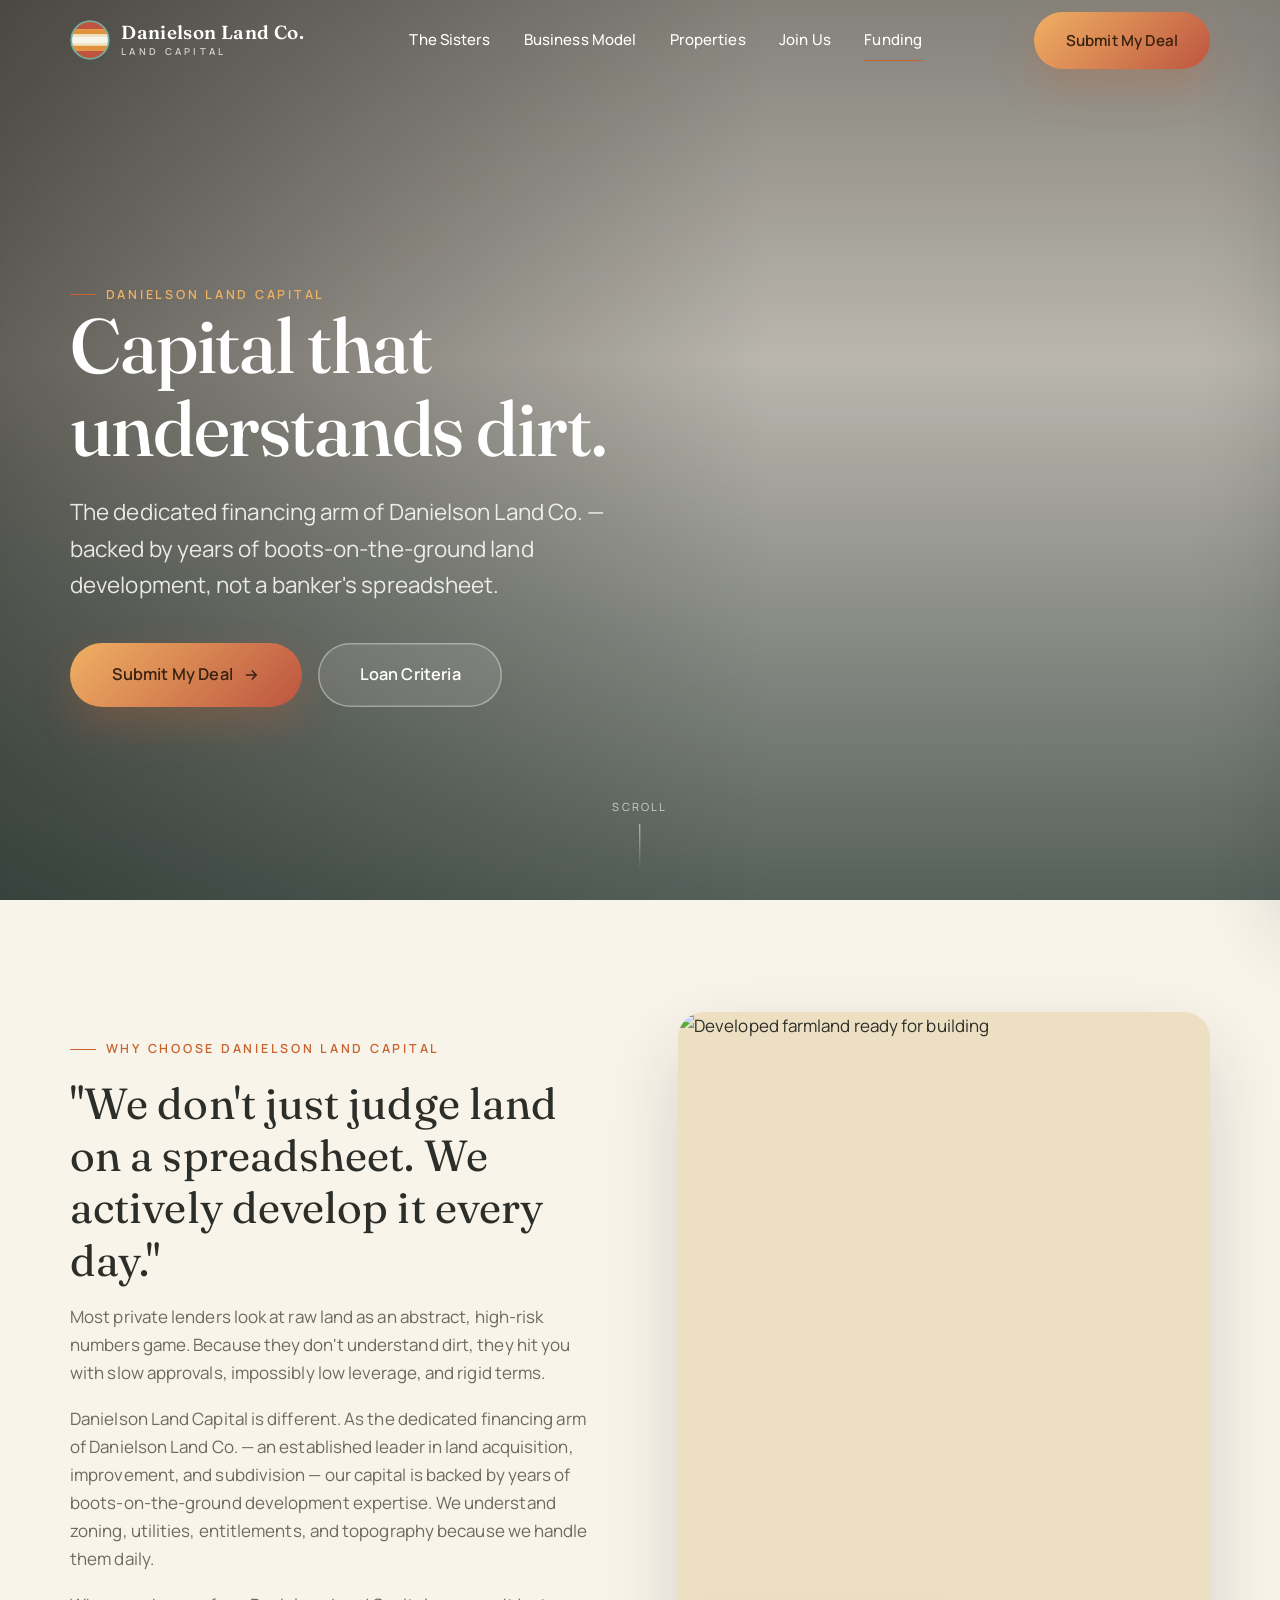
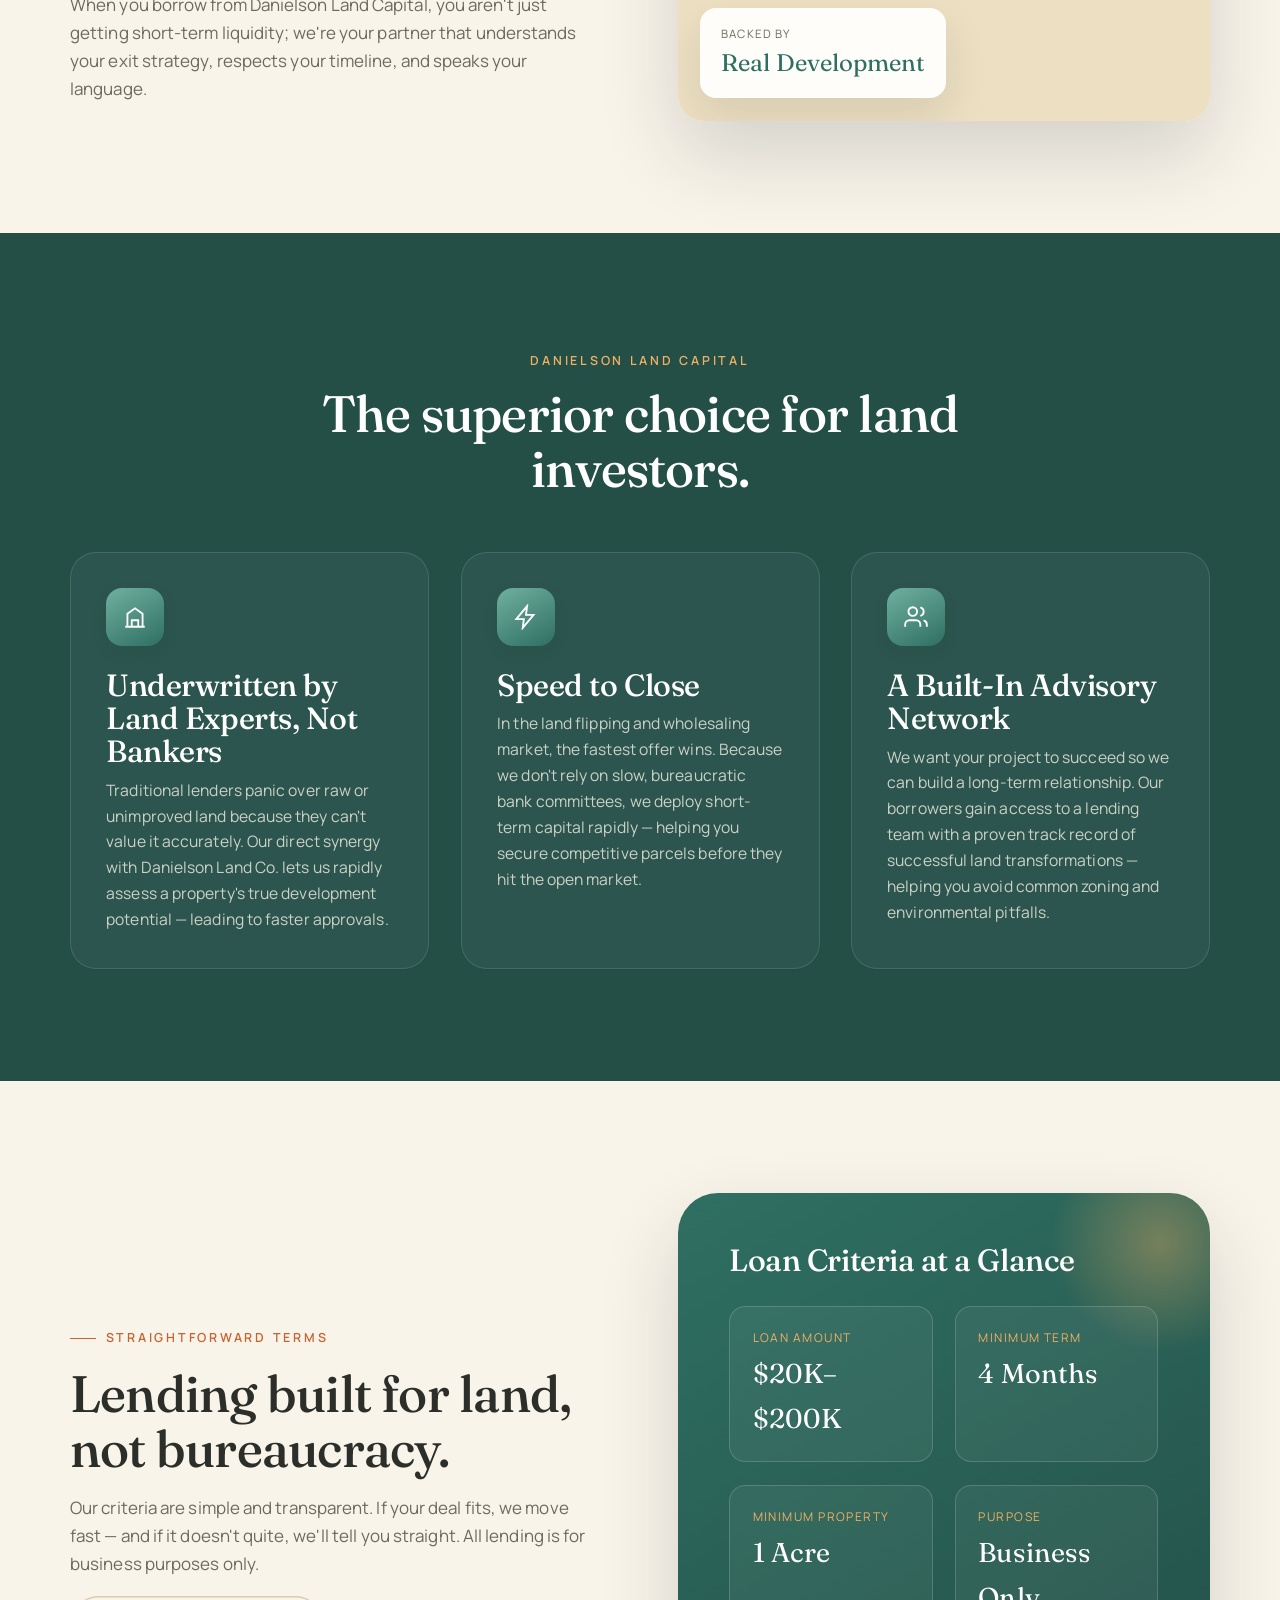
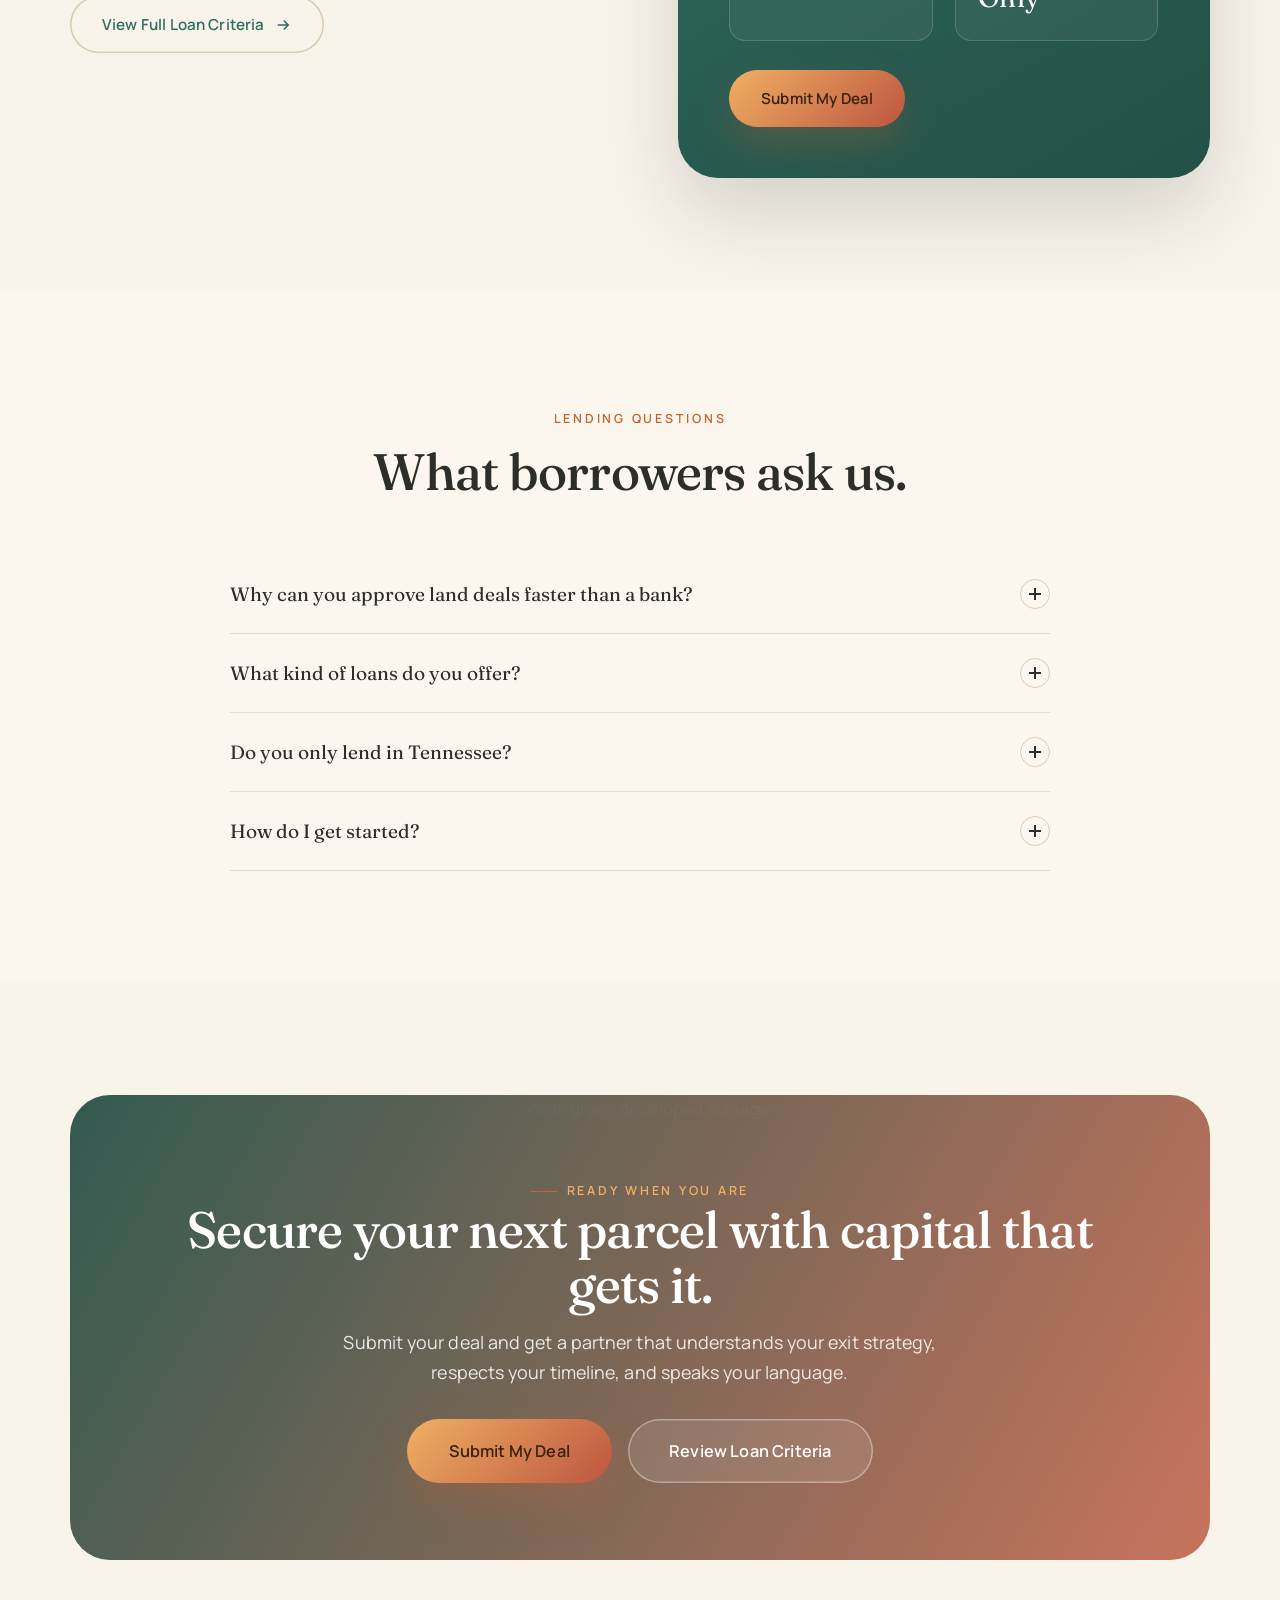
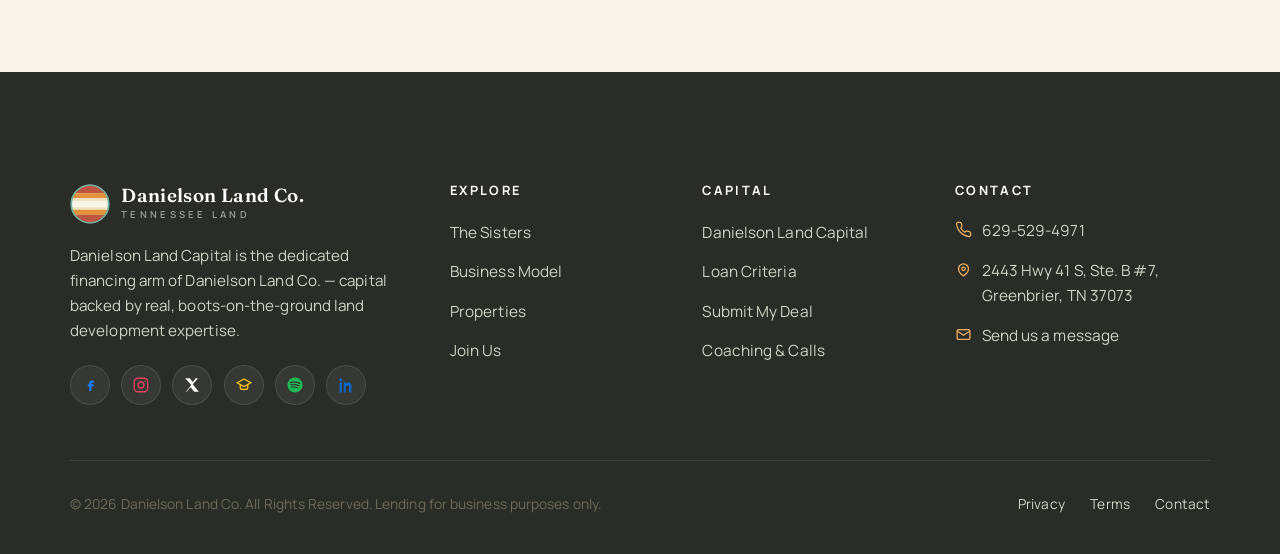
==== commit 41d534bf: "SEO: complete meta tags + sitemap/robots; colored footer icons w/ Spotify & LinkedIn - SEO: add robo" ====
--- a/funding.html
+++ b/funding.html
@@ -7,6 +7,10 @@
   <title>Danielson Land Capital | Private Lending for Land Investors</title>
   <meta name="description" content="Danielson Land Capital is the financing arm of Danielson Land Co. Underwritten by land experts, not bankers — fast approvals, speed to close, and a built-in advisory network for land investors." />
   <link rel="canonical" href="https://danielsonlandco.com/funding/" />
+  <meta name="robots" content="index, follow, max-image-preview:large, max-snippet:-1, max-video-preview:-1" />
+  <meta name="author" content="The Danielson Sisters — Danielson Land Co." />
+  <meta name="geo.region" content="US-TN" />
+  <meta name="geo.placename" content="Greenbrier, Tennessee" />
   <meta name="theme-color" content="#2f6f62" />
 
   <meta property="og:type" content="website" />
@@ -15,7 +19,15 @@
   <meta property="og:description" content="We don't just judge land on a spreadsheet. We actively develop it every day. The dedicated financing arm of Danielson Land Co." />
   <meta property="og:url" content="https://danielsonlandco.com/funding/" />
   <meta property="og:image" content="https://images.unsplash.com/photo-1466692476868-aef1dfb1e735?auto=format&fit=crop&w=1200&q=70" />
+  <meta property="og:image:alt" content="Danielson Land Capital — Danielson Land Co." />
+  <meta property="og:locale" content="en_US" />
   <meta name="twitter:card" content="summary_large_image" />
+  <meta name="twitter:title" content="Danielson Land Capital | Private Lending for Land Investors" />
+  <meta name="twitter:description" content="We don't just judge land on a spreadsheet. We actively develop it every day. The dedicated financing arm of Danielson Land Co." />
+  <meta name="twitter:image" content="https://images.unsplash.com/photo-1466692476868-aef1dfb1e735?auto=format&fit=crop&w=1200&q=70" />
+  <meta name="twitter:image:alt" content="Danielson Land Capital — Danielson Land Co." />
+  <meta name="twitter:site" content="@landfamgals" />
+  <meta name="twitter:creator" content="@landfamgals" />
 
   <link rel="preconnect" href="https://fonts.googleapis.com" />
   <link rel="preconnect" href="https://fonts.gstatic.com" crossorigin />
@@ -233,10 +245,12 @@
           <a class="brand" href="index.html" aria-label="Danielson Land Co. home"><svg class="brand__mark" viewBox="0 0 48 48" xmlns="http://www.w3.org/2000/svg" aria-hidden="true"><defs><clipPath id="dlcmark2"><circle cx="24" cy="24" r="23"/></clipPath></defs><g clip-path="url(#dlcmark2)"><rect x="0" y="0" width="48" height="48" fill="#f8f4ea"/><rect x="0" y="1" width="48" height="10" fill="#bd5540"/><rect x="0" y="11" width="48" height="6" fill="#e2913c"/><rect x="0" y="17" width="48" height="3.2" fill="#efe1be"/><rect x="0" y="28" width="48" height="3.2" fill="#efe1be"/><rect x="0" y="31" width="48" height="6" fill="#e2913c"/><rect x="0" y="37" width="48" height="10" fill="#bd5540"/></g><circle cx="24" cy="24" r="22.5" fill="none" stroke="#6fb0a0" stroke-width="2"/></svg><span class="brand__text">Danielson Land Co.<small>Tennessee Land</small></span></a>
           <p>Danielson Land Capital is the dedicated financing arm of Danielson Land Co. &mdash; capital backed by real, boots-on-the-ground land development expertise.</p>
           <div class="footer__social">
-            <a href="https://www.facebook.com/maryann.danielson.3" aria-label="Facebook" target="_blank" rel="noopener"><svg viewBox="0 0 24 24" fill="currentColor"><path d="M14 9h3V6h-3c-2 0-3 1-3 3v2H9v3h2v6h3v-6h2.5l.5-3H14v-1.5c0-.5.3-.5.7-.5H14z"/></svg></a>
-            <a href="https://www.instagram.com/danielsonlandco/" aria-label="Instagram" target="_blank" rel="noopener"><svg viewBox="0 0 24 24" fill="none" stroke="currentColor" stroke-width="1.8"><rect x="3" y="3" width="18" height="18" rx="5"/><circle cx="12" cy="12" r="4"/><circle cx="17.5" cy="6.5" r="1" fill="currentColor" stroke="none"/></svg></a>
-            <a href="https://x.com/landfamgals" aria-label="X / Twitter" target="_blank" rel="noopener"><svg viewBox="0 0 24 24" fill="currentColor"><path d="M17 3h3l-7 8 8 10h-6l-5-6-5 6H4l7-9L3 3h6l4 5 4-5z"/></svg></a>
-            <a href="https://www.skool.com/@mary-ann-danielson-4669?g=landconquest" aria-label="Skool community" target="_blank" rel="noopener"><svg viewBox="0 0 24 24" fill="none" stroke="currentColor" stroke-width="1.8"><path d="M3 9l9-5 9 5-9 5-9-5z"/><path d="M7 11v5c0 1 2 2 5 2s5-1 5-2v-5"/></svg></a>
+            <a class="is-facebook" href="https://www.facebook.com/maryann.danielson.3" aria-label="Facebook" target="_blank" rel="noopener"><svg viewBox="0 0 24 24" fill="currentColor"><path d="M14 9h3V6h-3c-2 0-3 1-3 3v2H9v3h2v6h3v-6h2.5l.5-3H14v-1.5c0-.5.3-.5.7-.5H14z"/></svg></a>
+            <a class="is-instagram" href="https://www.instagram.com/danielsonlandco/" aria-label="Instagram" target="_blank" rel="noopener"><svg viewBox="0 0 24 24" fill="none" stroke="currentColor" stroke-width="1.8"><rect x="3" y="3" width="18" height="18" rx="5"/><circle cx="12" cy="12" r="4"/><circle cx="17.5" cy="6.5" r="1" fill="currentColor" stroke="none"/></svg></a>
+            <a class="is-x" href="https://x.com/landfamgals" aria-label="X / Twitter" target="_blank" rel="noopener"><svg viewBox="0 0 24 24" fill="currentColor"><path d="M17 3h3l-7 8 8 10h-6l-5-6-5 6H4l7-9L3 3h6l4 5 4-5z"/></svg></a>
+            <a class="is-skool" href="https://www.skool.com/@mary-ann-danielson-4669?g=landconquest" aria-label="Skool community" target="_blank" rel="noopener"><svg viewBox="0 0 24 24" fill="none" stroke="currentColor" stroke-width="1.8"><path d="M3 9l9-5 9 5-9 5-9-5z"/><path d="M7 11v5c0 1 2 2 5 2s5-1 5-2v-5"/></svg></a>
+            <a class="is-spotify" href="https://open.spotify.com/playlist/2AO0R544Rkf9dMDzfJlCcm?si=7cb0491d0d274e46" aria-label="Spotify playlist" target="_blank" rel="noopener"><svg viewBox="0 0 24 24" fill="currentColor"><path d="M12 2C6.48 2 2 6.48 2 12s4.48 10 10 10 10-4.48 10-10S17.52 2 12 2zm4.6 14.42a.62.62 0 01-.86.21c-2.35-1.44-5.3-1.76-8.79-.96a.62.62 0 11-.28-1.21c3.8-.87 7.07-.5 9.71 1.11a.62.62 0 01.22.85zm1.23-2.74a.78.78 0 01-1.07.26c-2.69-1.65-6.79-2.13-9.97-1.17a.78.78 0 11-.45-1.49c3.63-1.1 8.15-.56 11.24 1.33a.78.78 0 01.25 1.07zm.11-2.85C14.73 8.96 9.5 8.78 6.42 9.71a.93.93 0 11-.54-1.78c3.53-1.07 9.31-.86 12.99 1.32a.93.93 0 01-.95 1.6z"/></svg></a>
+            <a class="is-linkedin" href="#" aria-label="LinkedIn" rel="noopener"><svg viewBox="0 0 24 24" fill="currentColor"><path d="M6.94 5A1.94 1.94 0 113.06 5a1.94 1.94 0 013.88 0zM3.32 8.4h3.24V22H3.32zM9.16 8.4h3.1v1.85h.05c.43-.82 1.5-1.68 3.08-1.68 3.29 0 3.9 2.17 3.9 4.98V22h-3.24v-6.02c0-1.44-.03-3.28-2-3.28-2 0-2.31 1.56-2.31 3.17V22H9.16z"/></svg></a>
           </div>
         </div>
         <div class="footer__col"><h4>Explore</h4><ul class="footer__links"><li><a href="index.html">The Sisters</a></li><li><a href="unique-business-model.html">Business Model</a></li><li><a href="properties.html">Properties</a></li><li><a href="join-us.html">Join Us</a></li></ul></div>
--- a/css/style.css
+++ b/css/style.css
@@ -965,8 +965,26 @@
   border: 1px solid rgba(255,255,255,0.10);
   transition: background 0.3s, transform 0.3s, border-color 0.3s;
 }
-.footer__social a:hover { background: var(--color-primary); transform: translateY(-3px); border-color: var(--color-primary); }
-.footer__social svg { width: 18px; height: 18px; color: #fff; }
+.footer__social a:hover { transform: translateY(-3px); }
+.footer__social svg { width: 18px; height: 18px; color: #fff; transition: color 0.3s; }
+
+/* Brand-colored social icons */
+.footer__social a.is-facebook  svg { color: #1877F2; }
+.footer__social a.is-instagram svg { color: #E4405F; }
+.footer__social a.is-x         svg { color: #ffffff; }
+.footer__social a.is-skool     svg { color: #F5C518; }
+.footer__social a.is-spotify   svg { color: #1DB954; }
+.footer__social a.is-linkedin  svg { color: #0A66C2; }
+
+/* Hover: fill the chip with the brand color, icon turns white */
+.footer__social a.is-facebook:hover  { background: #1877F2; border-color: #1877F2; }
+.footer__social a.is-instagram:hover { background: #E4405F; border-color: #E4405F; }
+.footer__social a.is-x:hover         { background: #000000; border-color: #333333; }
+.footer__social a.is-skool:hover     { background: #F5C518; border-color: #F5C518; }
+.footer__social a.is-spotify:hover   { background: #1DB954; border-color: #1DB954; }
+.footer__social a.is-linkedin:hover  { background: #0A66C2; border-color: #0A66C2; }
+.footer__social a:hover svg          { color: #fff; }
+.footer__social a.is-skool:hover svg { color: #1a1a1a; }
 .footer__bottom {
   display: flex; justify-content: space-between; align-items: center; gap: 1.5rem; flex-wrap: wrap;
   padding-top: 2rem;
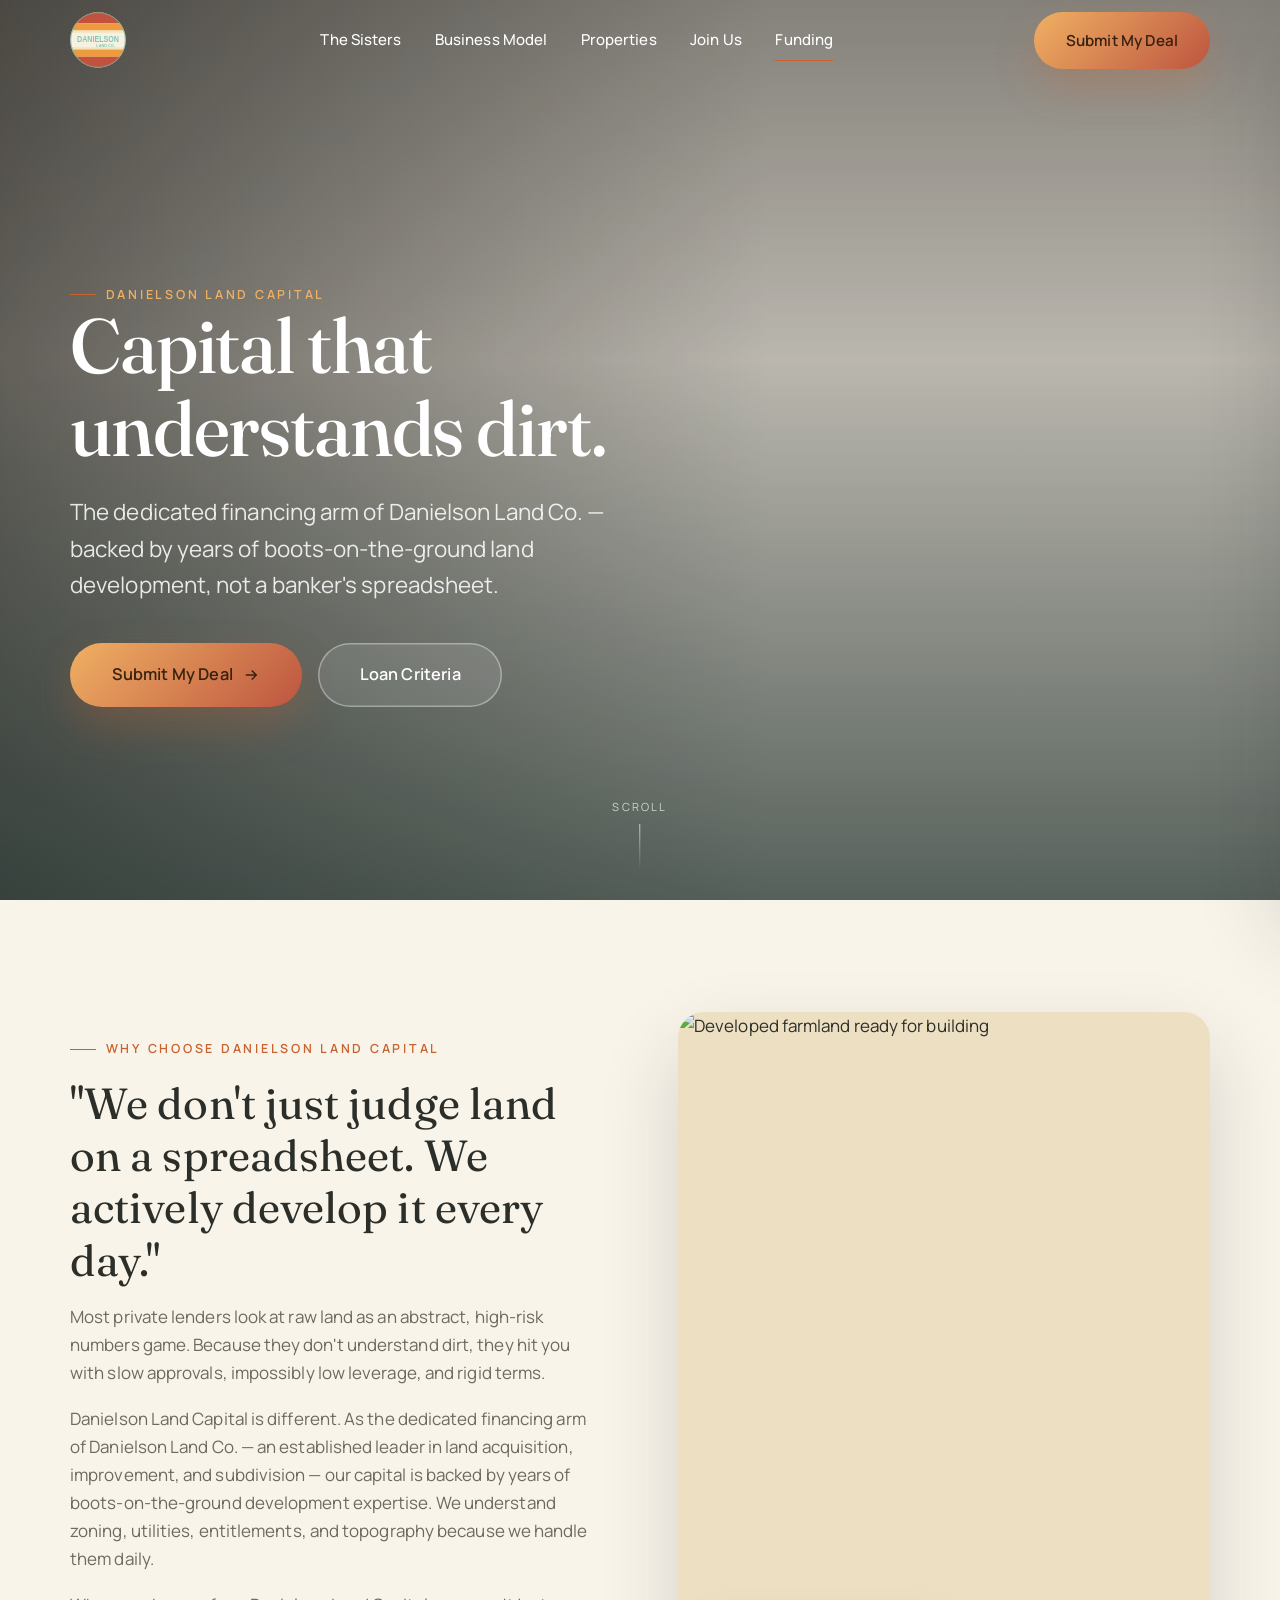
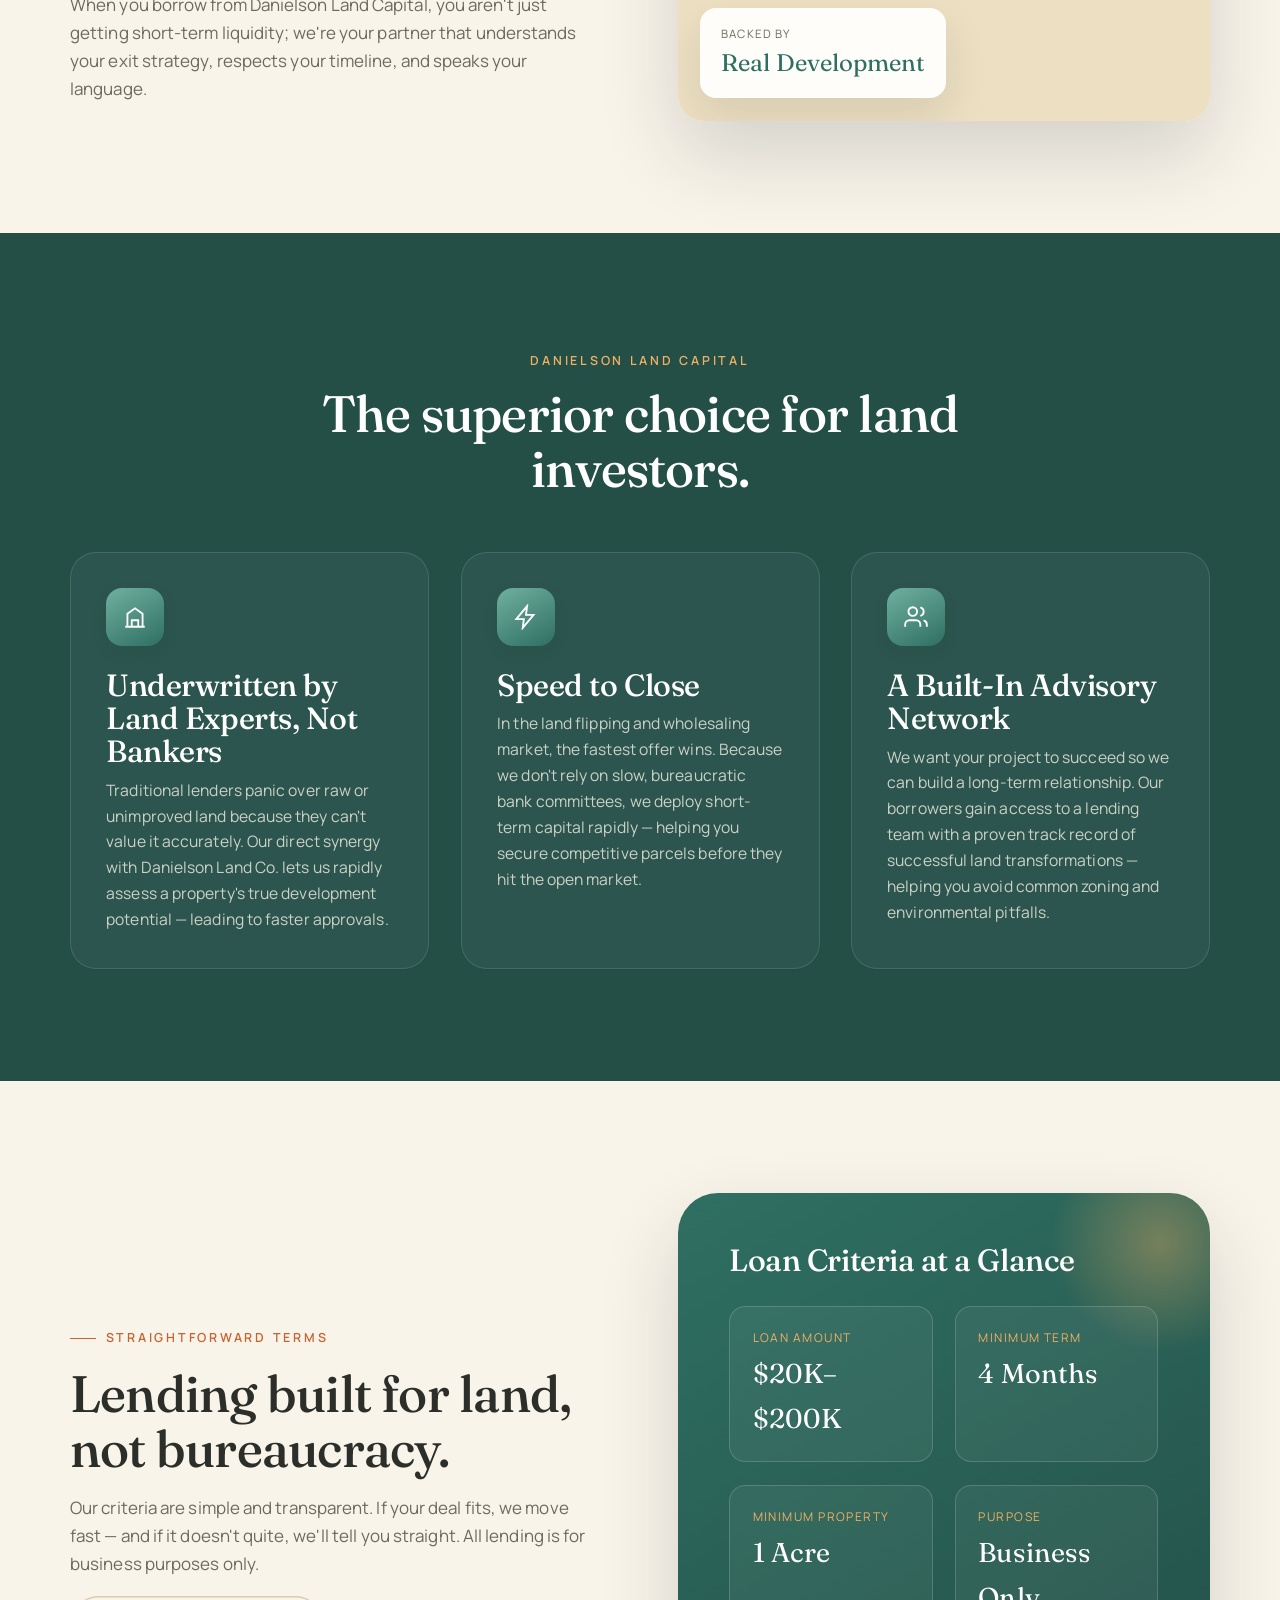
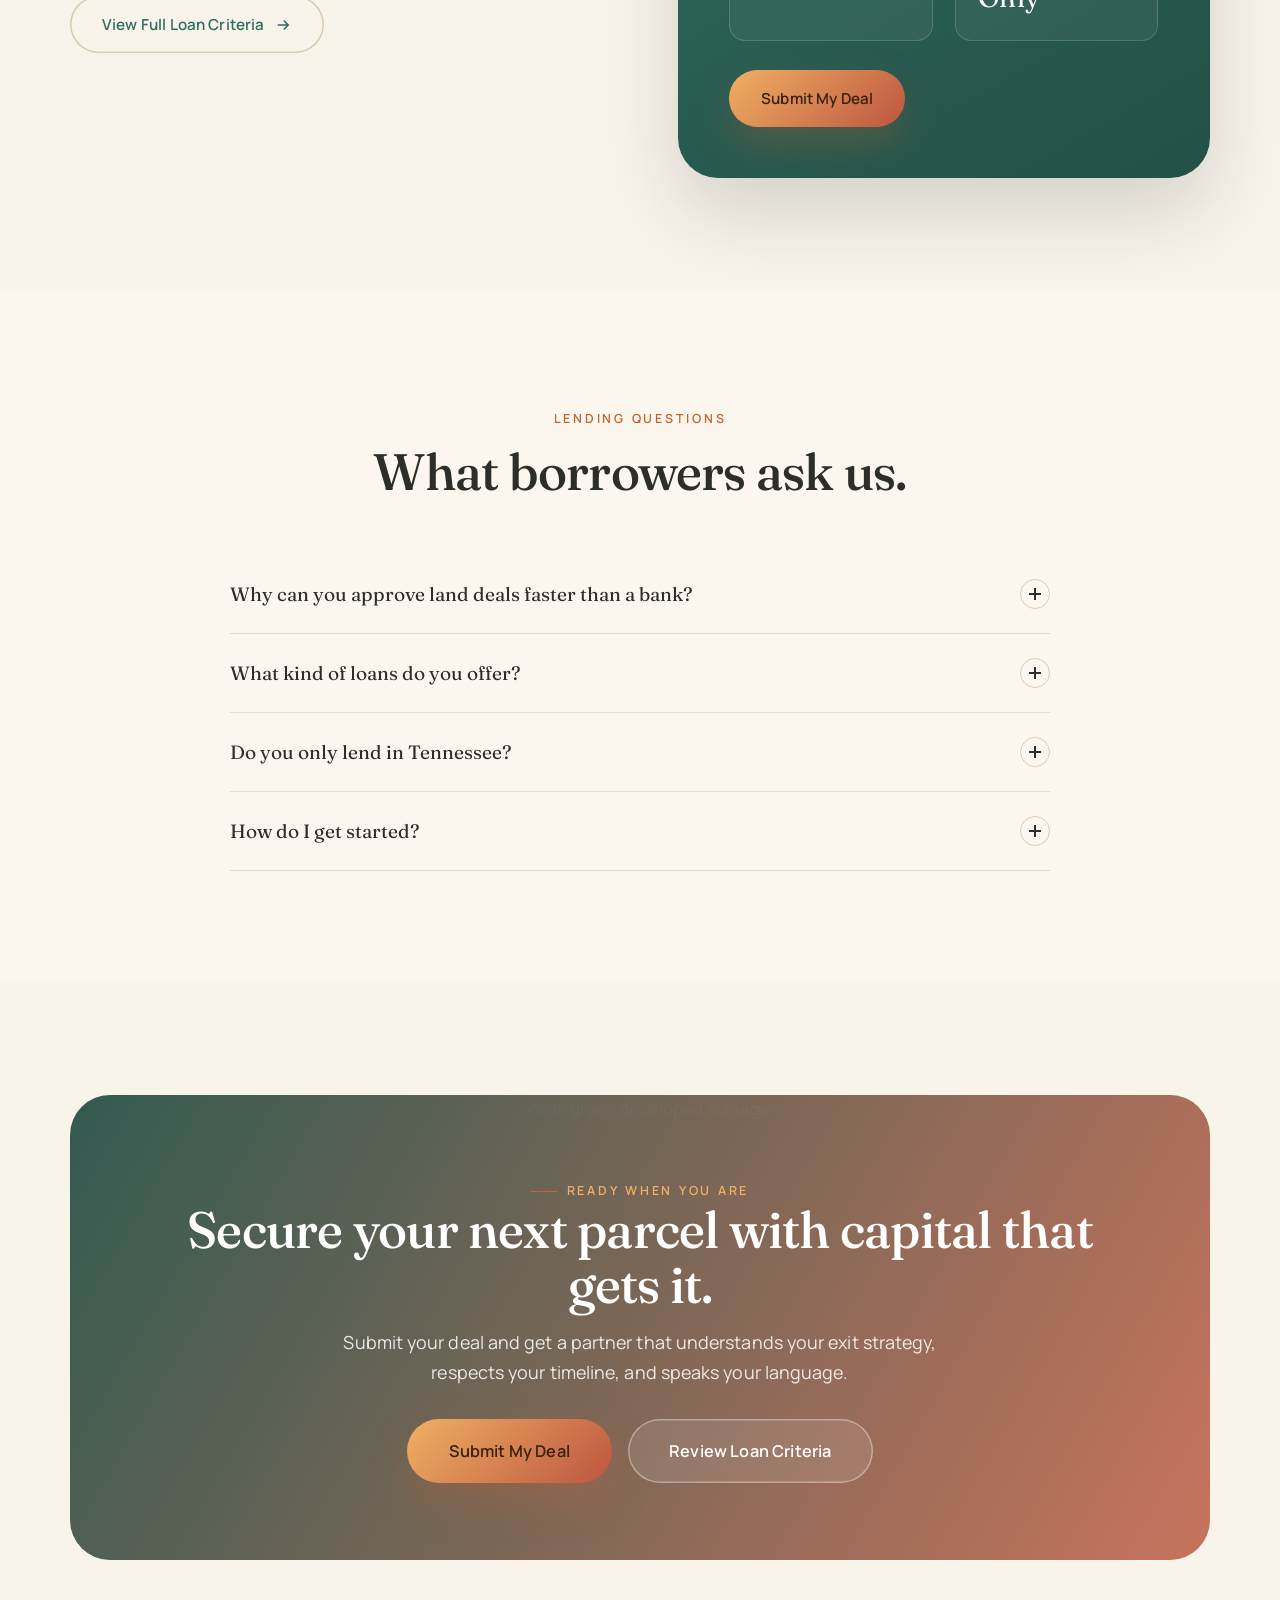
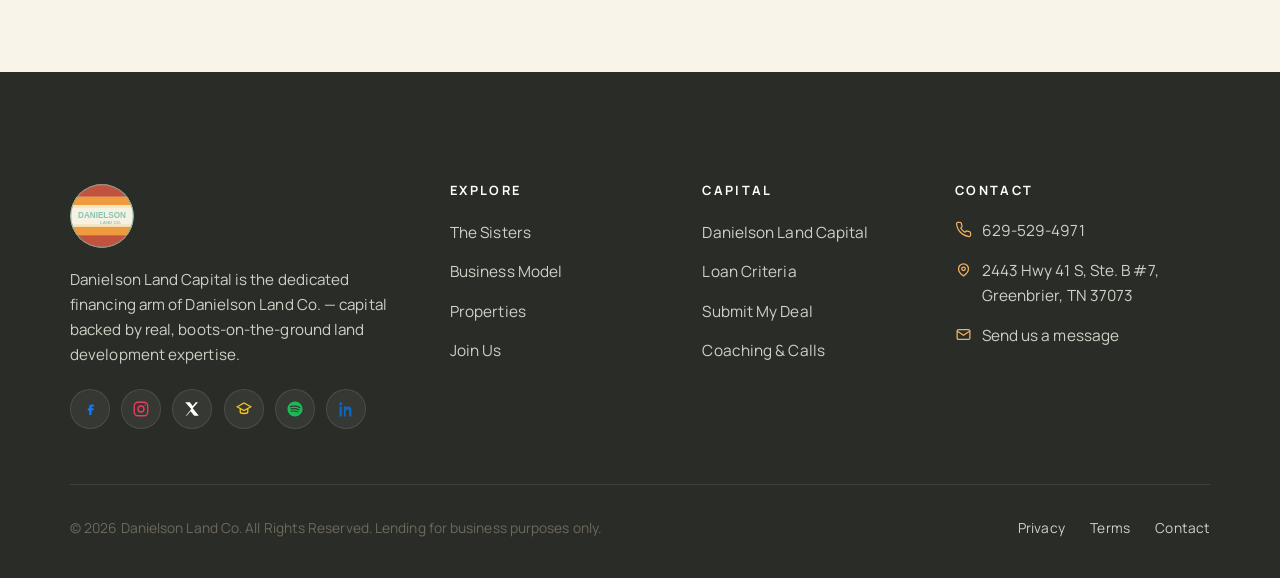
==== commit 3f3a4f2b: "Update site logo to the Danielson Land Co. sunset badge Replace the simplified brand mark and separa" ====
--- a/funding.html
+++ b/funding.html
@@ -73,7 +73,9 @@
   <!-- NAV -->
   <header class="nav is-light" id="nav">
     <div class="nav__inner">
-      <a class="brand" href="index.html" aria-label="Danielson Land Co. home"><svg class="brand__mark" viewBox="0 0 48 48" xmlns="http://www.w3.org/2000/svg" aria-hidden="true"><defs><clipPath id="dlcmark1"><circle cx="24" cy="24" r="23"/></clipPath></defs><g clip-path="url(#dlcmark1)"><rect x="0" y="0" width="48" height="48" fill="#f8f4ea"/><rect x="0" y="1" width="48" height="10" fill="#bd5540"/><rect x="0" y="11" width="48" height="6" fill="#e2913c"/><rect x="0" y="17" width="48" height="3.2" fill="#efe1be"/><rect x="0" y="28" width="48" height="3.2" fill="#efe1be"/><rect x="0" y="31" width="48" height="6" fill="#e2913c"/><rect x="0" y="37" width="48" height="10" fill="#bd5540"/></g><circle cx="24" cy="24" r="22.5" fill="none" stroke="#6fb0a0" stroke-width="2"/></svg><span class="brand__text">Danielson Land Co.<small>Land Capital</small></span></a>
+      <a class="brand" href="index.html" aria-label="Danielson Land Co. home">
+            <img class="brand__logo" src="images/logo.svg" alt="Danielson Land Co. — Tennessee Land" width="56" height="56" />
+          </a>
       <nav class="nav__links" aria-label="Primary">
         <a href="index.html">The Sisters</a>
         <a href="unique-business-model.html">Business Model</a>
@@ -242,7 +244,9 @@
     <div class="container">
       <div class="footer__top">
         <div class="footer__brand">
-          <a class="brand" href="index.html" aria-label="Danielson Land Co. home"><svg class="brand__mark" viewBox="0 0 48 48" xmlns="http://www.w3.org/2000/svg" aria-hidden="true"><defs><clipPath id="dlcmark2"><circle cx="24" cy="24" r="23"/></clipPath></defs><g clip-path="url(#dlcmark2)"><rect x="0" y="0" width="48" height="48" fill="#f8f4ea"/><rect x="0" y="1" width="48" height="10" fill="#bd5540"/><rect x="0" y="11" width="48" height="6" fill="#e2913c"/><rect x="0" y="17" width="48" height="3.2" fill="#efe1be"/><rect x="0" y="28" width="48" height="3.2" fill="#efe1be"/><rect x="0" y="31" width="48" height="6" fill="#e2913c"/><rect x="0" y="37" width="48" height="10" fill="#bd5540"/></g><circle cx="24" cy="24" r="22.5" fill="none" stroke="#6fb0a0" stroke-width="2"/></svg><span class="brand__text">Danielson Land Co.<small>Tennessee Land</small></span></a>
+          <a class="brand" href="index.html" aria-label="Danielson Land Co. home">
+            <img class="brand__logo" src="images/logo.svg" alt="Danielson Land Co. — Tennessee Land" width="56" height="56" />
+          </a>
           <p>Danielson Land Capital is the dedicated financing arm of Danielson Land Co. &mdash; capital backed by real, boots-on-the-ground land development expertise.</p>
           <div class="footer__social">
             <a class="is-facebook" href="https://www.facebook.com/maryann.danielson.3" aria-label="Facebook" target="_blank" rel="noopener"><svg viewBox="0 0 24 24" fill="currentColor"><path d="M14 9h3V6h-3c-2 0-3 1-3 3v2H9v3h2v6h3v-6h2.5l.5-3H14v-1.5c0-.5.3-.5.7-.5H14z"/></svg></a>
--- a/css/style.css
+++ b/css/style.css
@@ -339,6 +339,8 @@
 /* Brand */
 .brand { display: flex; align-items: center; gap: 0.7rem; z-index: 2; }
 .brand__mark { width: 40px; height: 40px; flex: none; }
+.brand__logo { width: 56px; height: 56px; flex: none; display: block; }
+.footer__brand .brand__logo { width: 64px; height: 64px; }
 .brand__text {
   font-family: var(--font-display);
   font-weight: 600;
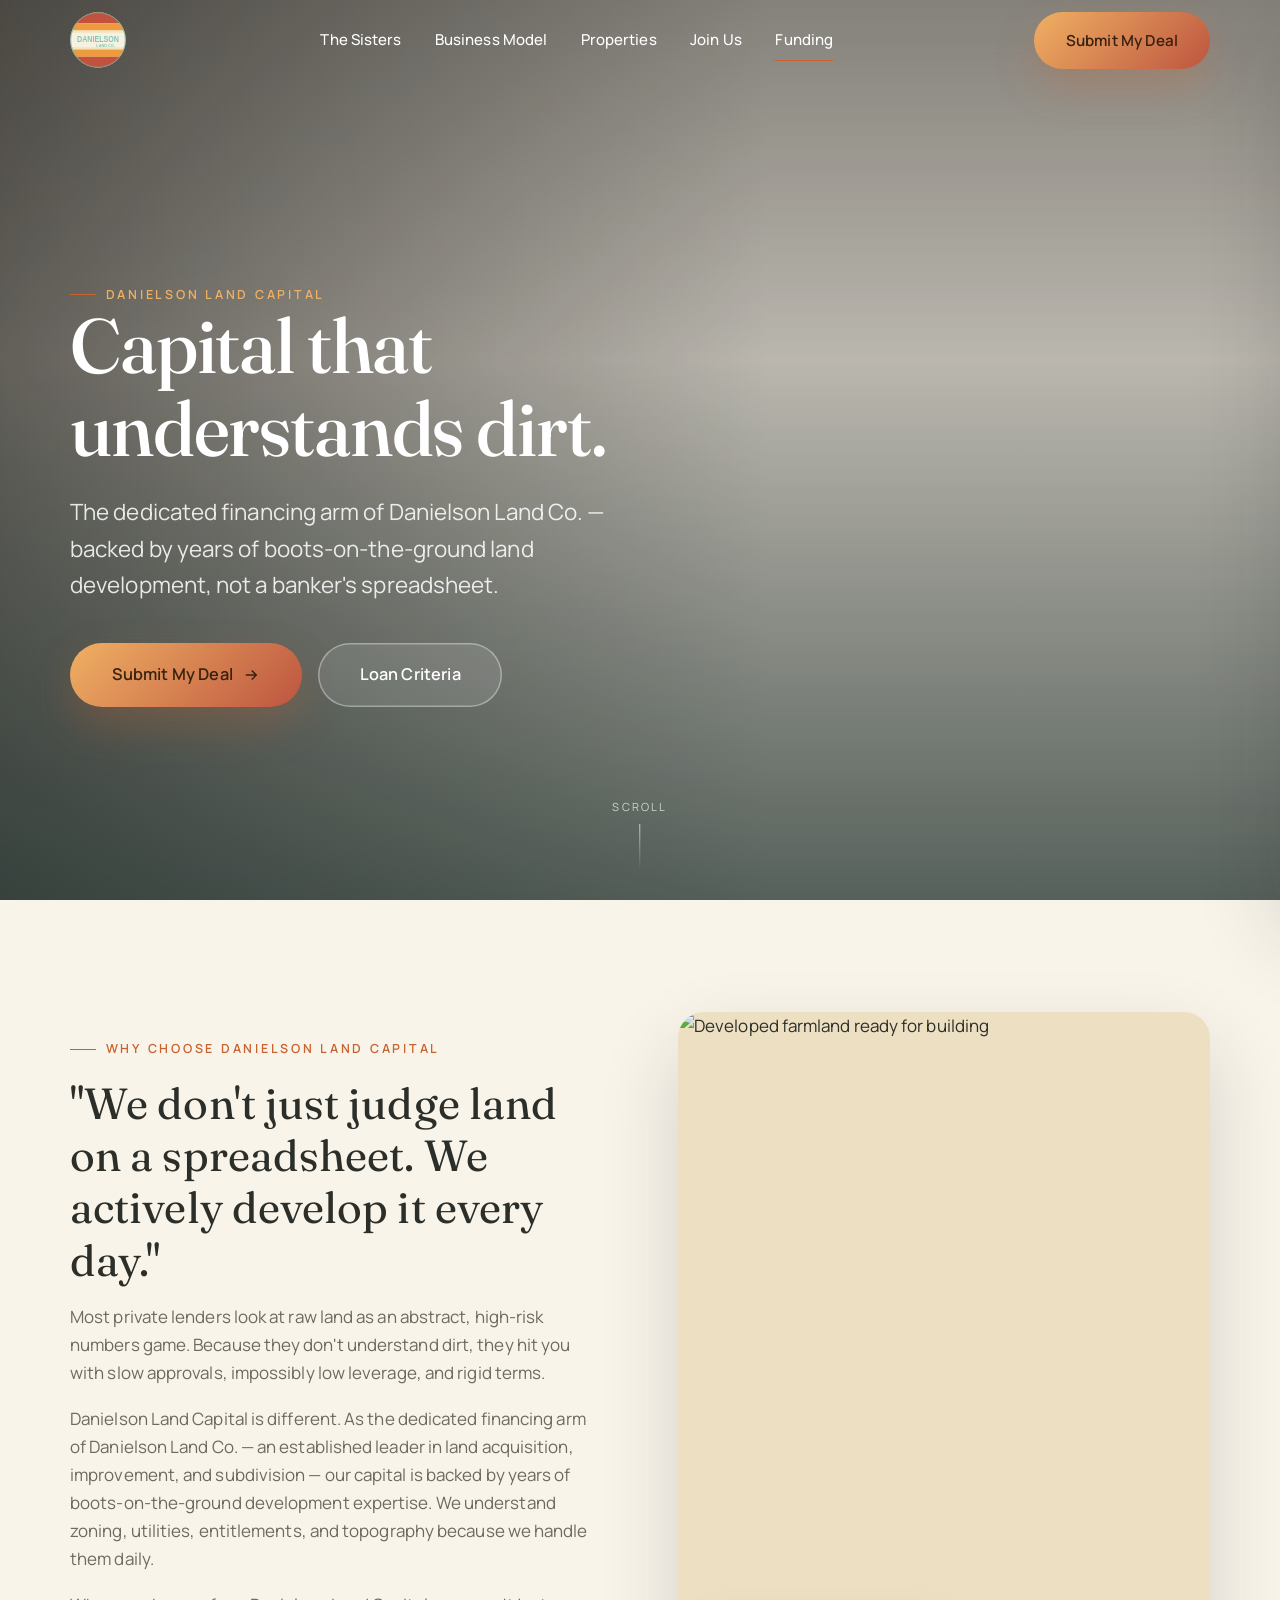
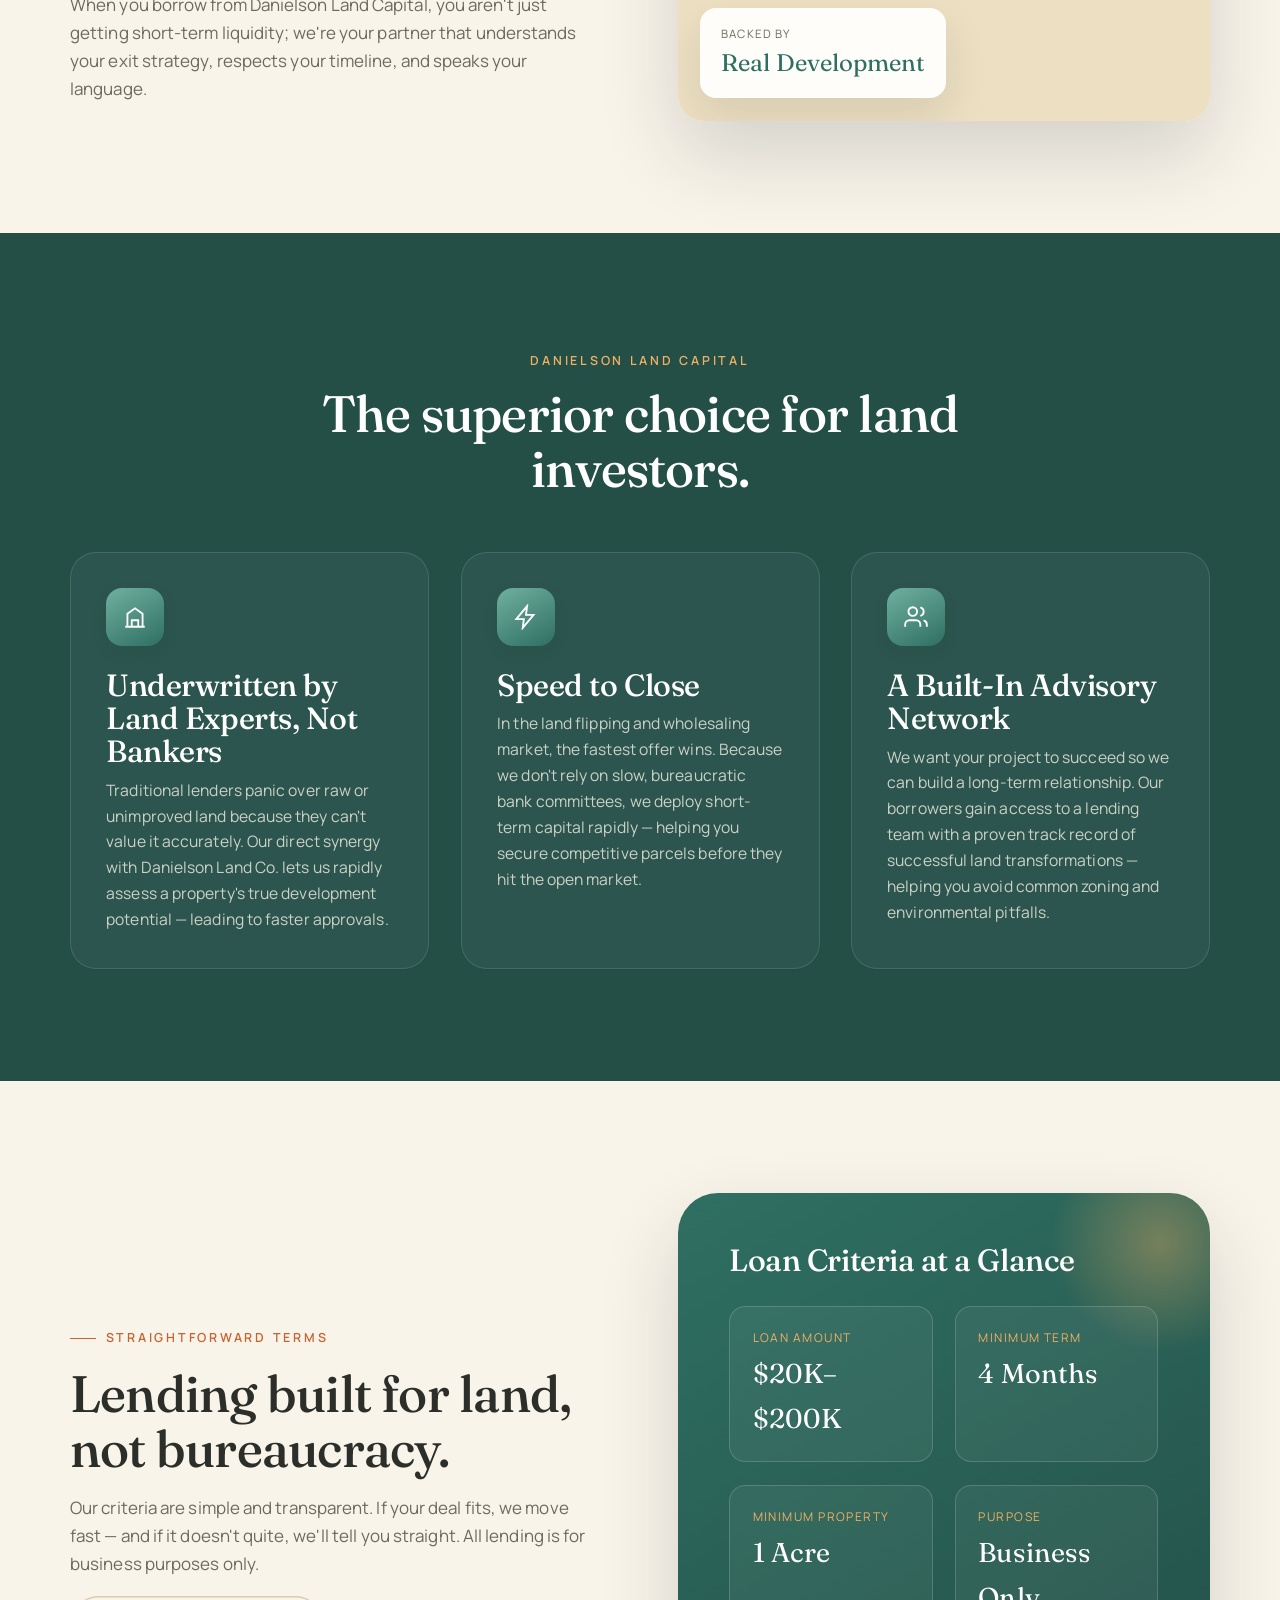
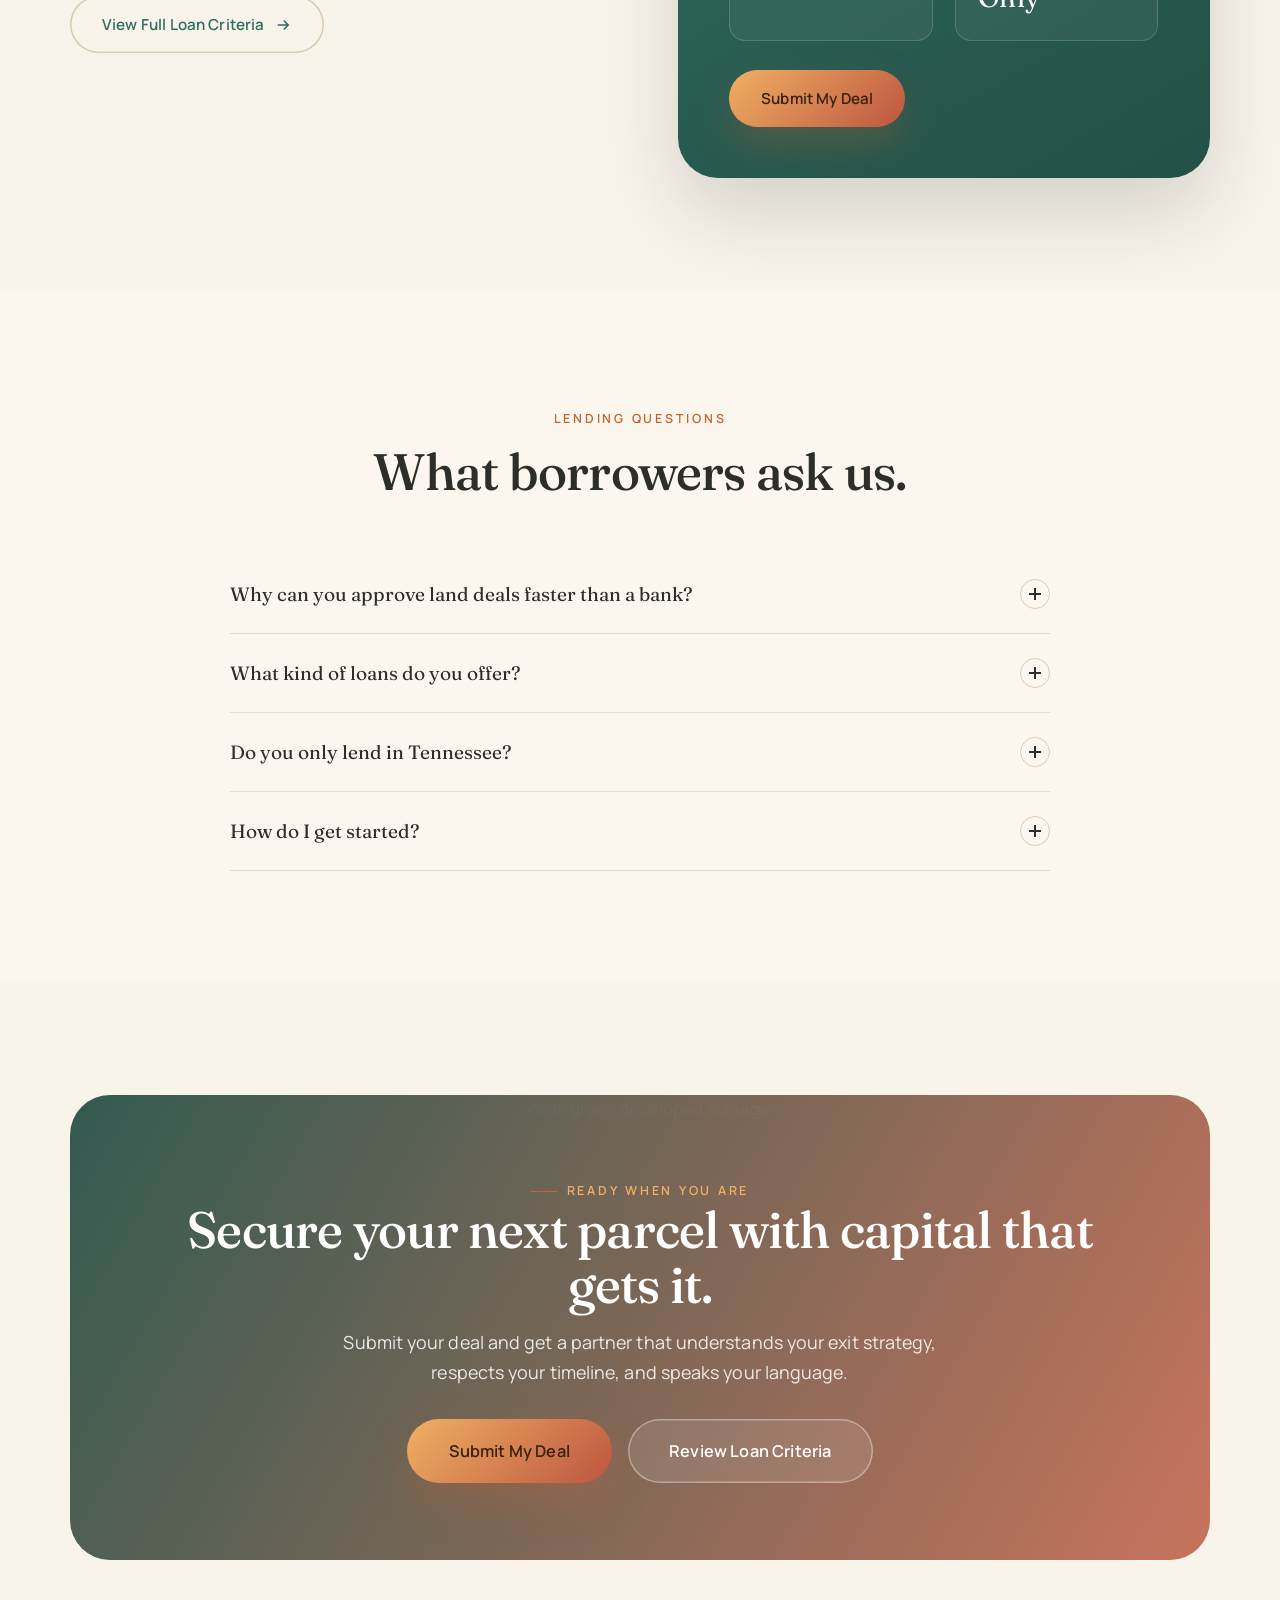
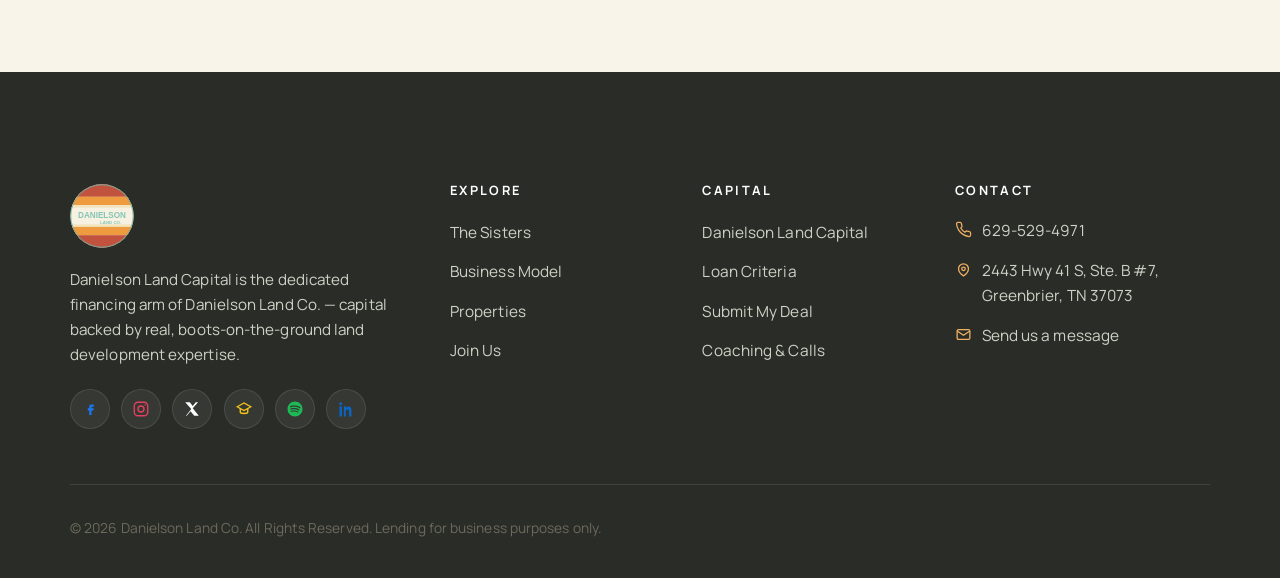
==== commit 93605adc: "Home stats: bottom-align divider lines; remove footer legal links - Make the four homepage stat card" ====
--- a/funding.html
+++ b/funding.html
@@ -267,7 +267,6 @@
       </div>
       <div class="footer__bottom">
         <p>&copy; <span data-year>2026</span> Danielson Land Co. All Rights Reserved. Lending for business purposes only.</p>
-        <nav aria-label="Legal"><a href="#">Privacy</a><a href="#">Terms</a><a href="join-us.html#contact-us">Contact</a></nav>
       </div>
     </div>
   </footer>
--- a/css/style.css
+++ b/css/style.css
@@ -664,7 +664,7 @@
   grid-template-columns: repeat(4, 1fr);
   gap: 1.5rem;
 }
-.stat { text-align: left; }
+.stat { text-align: left; display: flex; flex-direction: column; height: 100%; }
 .stat__num {
   font-family: var(--font-display);
   font-size: clamp(2.6rem, 4.5vw, 3.9rem);
@@ -681,7 +681,8 @@
   color: var(--color-text-muted);
 }
 .bg-dark .stat__label { color: var(--color-text-light-muted); }
-.stat__divider { height: 1px; background: var(--color-border); margin: 1rem 0 0; }
+.stat__divider { height: 1px; background: var(--color-border); margin-top: auto; }
+.stat__label { margin-bottom: 1rem; }
 
 /* Stat band on dark image */
 .stat-band {
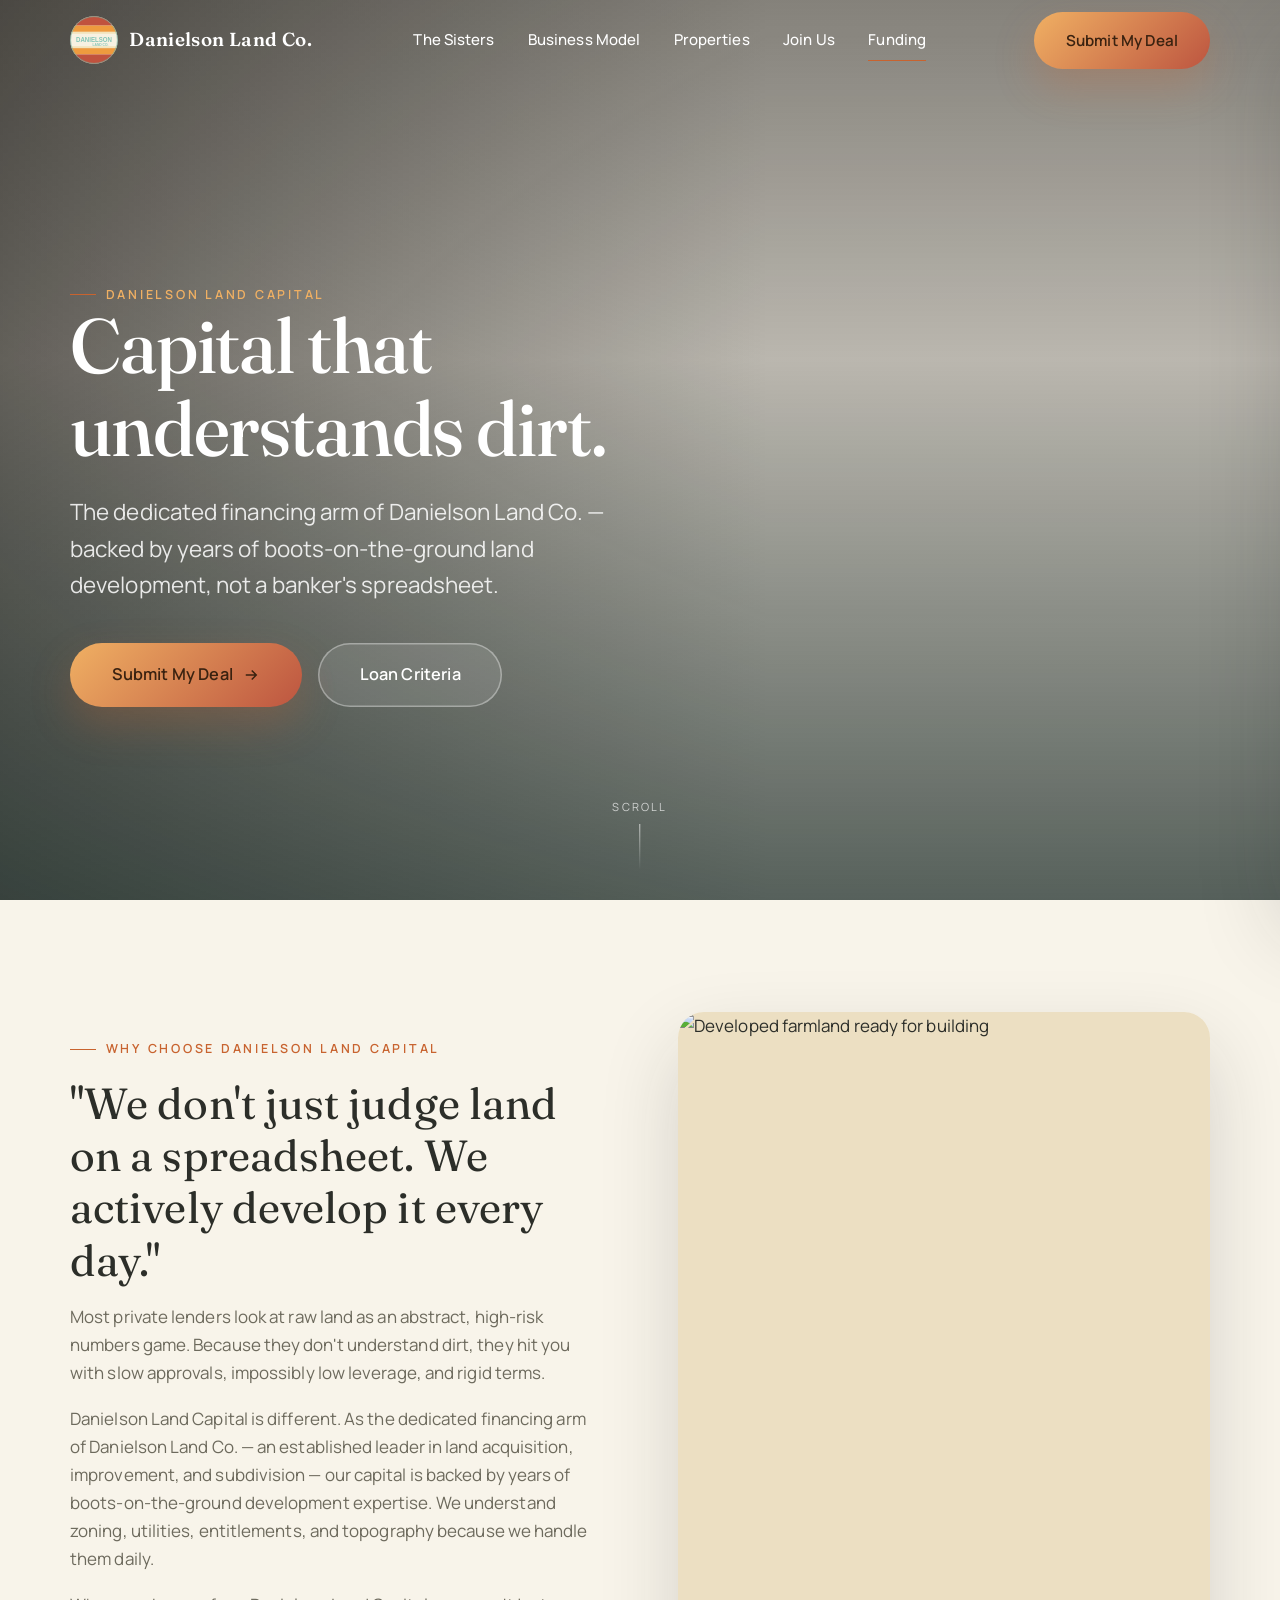
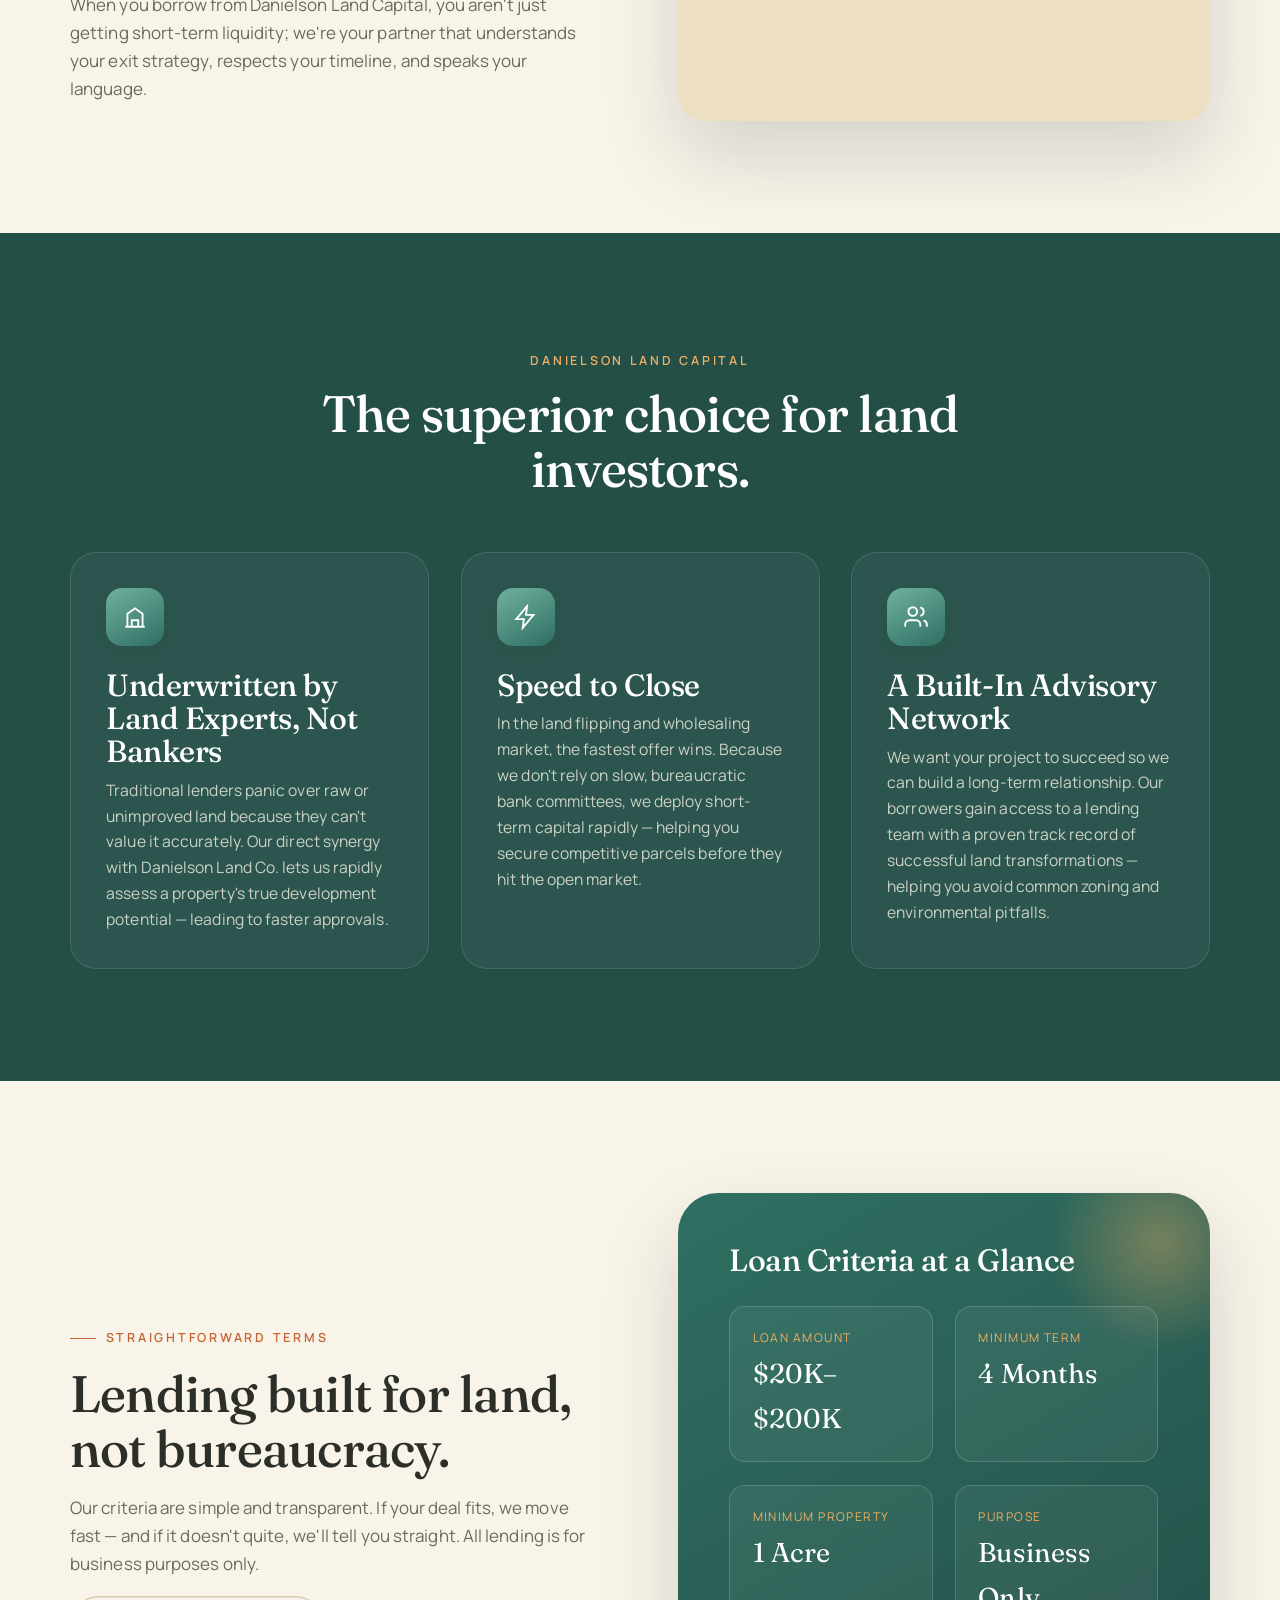
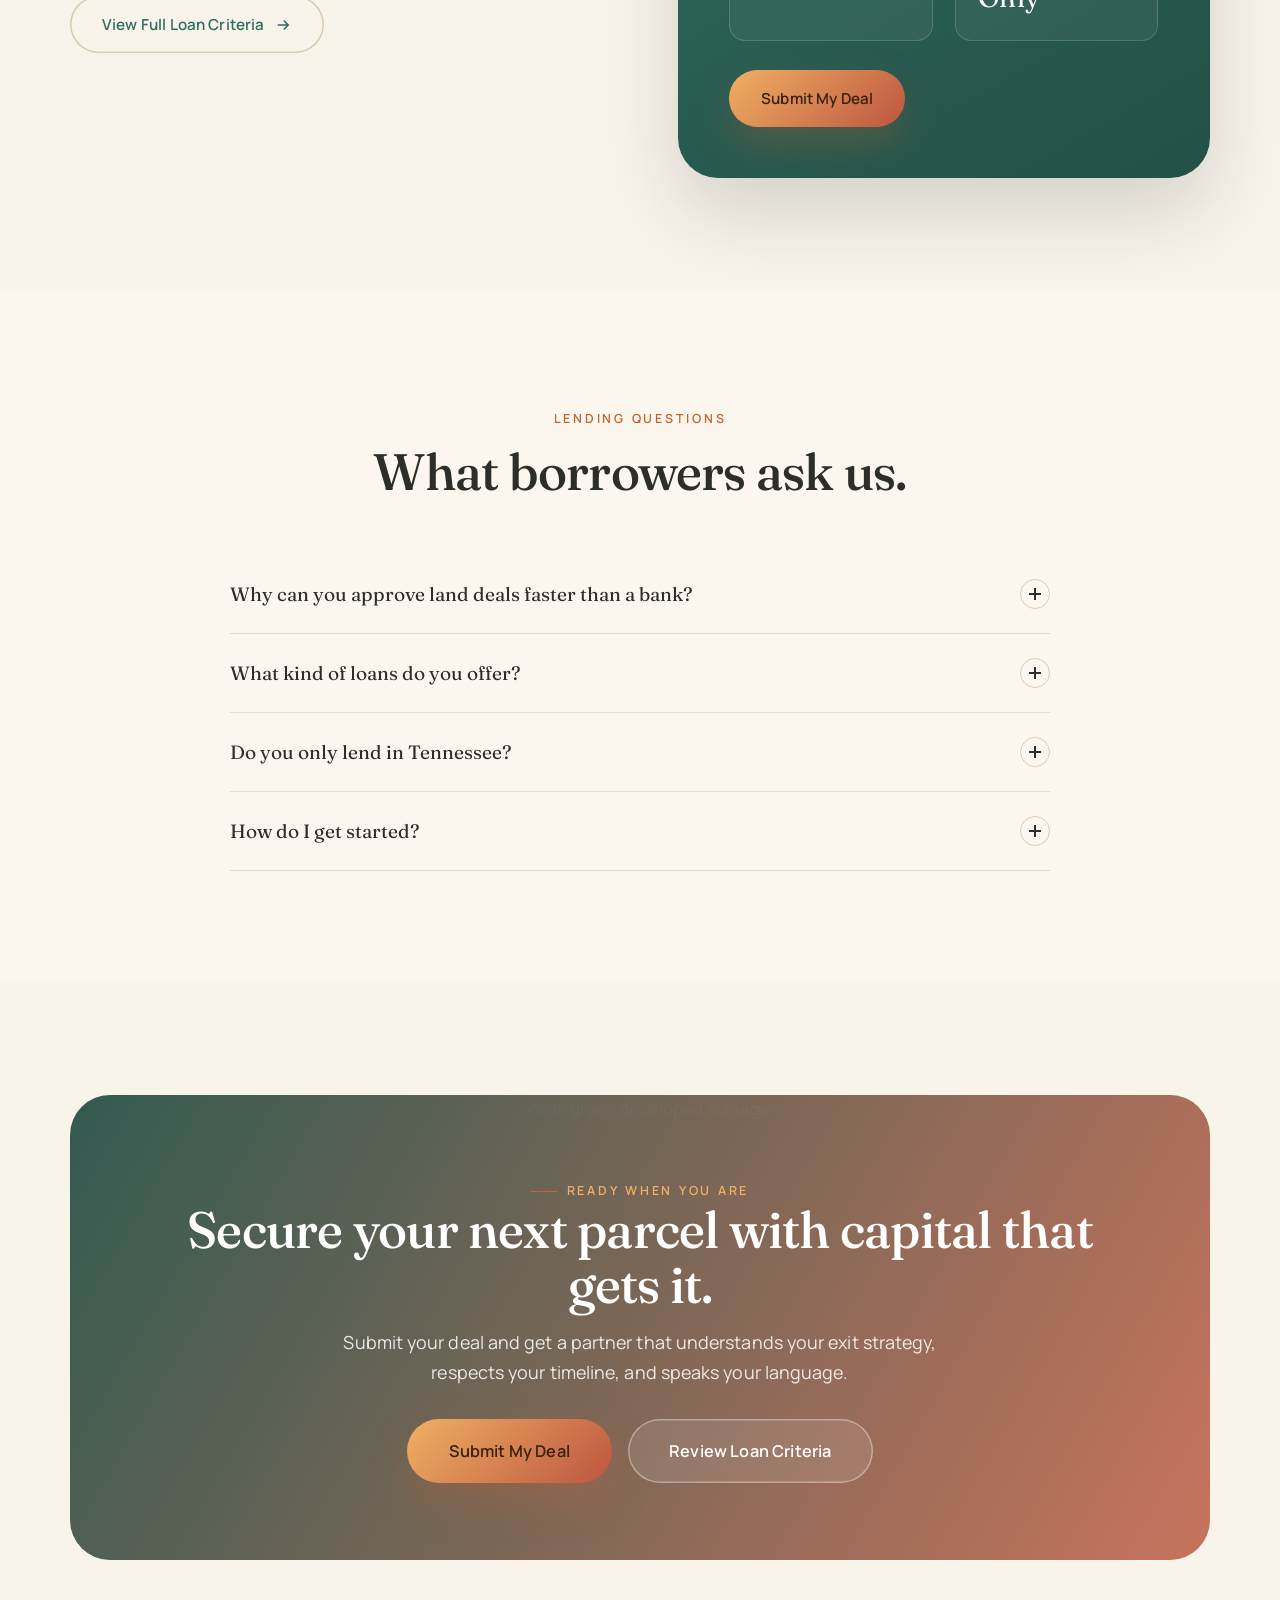
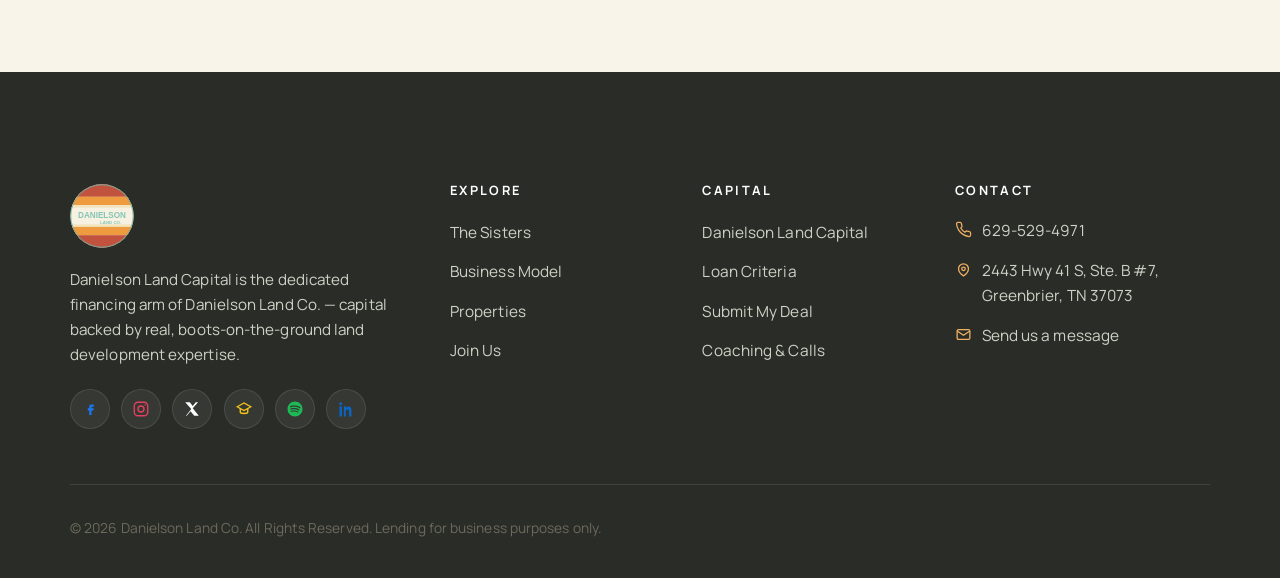
==== commit 286fabe1: "Nav: add Danielson Land Co. wordmark beside logo; fix page-hero breadcrumb overlap - Show the 'Danie" ====
--- a/funding.html
+++ b/funding.html
@@ -74,7 +74,8 @@
   <header class="nav is-light" id="nav">
     <div class="nav__inner">
       <a class="brand" href="index.html" aria-label="Danielson Land Co. home">
-            <img class="brand__logo" src="images/logo.svg" alt="Danielson Land Co. — Tennessee Land" width="56" height="56" />
+            <img class="brand__logo" src="images/logo.svg" alt="Danielson Land Co." width="48" height="48" />
+            <span class="brand__text">Danielson Land Co.</span>
           </a>
       <nav class="nav__links" aria-label="Primary">
         <a href="index.html">The Sisters</a>
--- a/css/style.css
+++ b/css/style.css
@@ -339,7 +339,7 @@
 /* Brand */
 .brand { display: flex; align-items: center; gap: 0.7rem; z-index: 2; }
 .brand__mark { width: 40px; height: 40px; flex: none; }
-.brand__logo { width: 56px; height: 56px; flex: none; display: block; }
+.brand__logo { width: 48px; height: 48px; flex: none; display: block; }
 .footer__brand .brand__logo { width: 64px; height: 64px; }
 .brand__text {
   font-family: var(--font-display);
@@ -510,6 +510,7 @@
   color: #fff;
   overflow: hidden;
   isolation: isolate;
+  padding-top: calc(var(--nav-h) + 1.5rem);
 }
 .page-hero__media { position: absolute; inset: 0; z-index: -2; }
 .page-hero__media img { width: 100%; height: 100%; object-fit: cover; }
@@ -1022,3 +1023,49 @@
   line-height: 1.2; color: var(--color-text);
 }
 .bg-dark .quote-lg { color: #fff; }
+
+/* -------------------------------------------------------------------------
+   Landing additions: sister bios, Our Why, traction band, welcome, podcasts
+   ------------------------------------------------------------------------- */
+.bio { display: flex; gap: 1.4rem; align-items: flex-start; }
+.bio__avatar {
+  width: 74px; height: 74px; border-radius: 50%; flex: none;
+  display: grid; place-items: center;
+  font-family: var(--font-display); font-size: 2rem; font-weight: 600;
+  color: #fff; background: var(--color-primary);
+}
+.bio__avatar.is-accent { background: var(--color-accent); }
+.bio__role {
+  display: block; margin: 3px 0 0.7rem;
+  font-family: var(--font-body); font-size: 0.72rem; font-weight: 700;
+  letter-spacing: 0.16em; text-transform: uppercase; color: var(--color-accent);
+}
+
+/* stat-band works on any background */
+.stat-band .stat__num { color: var(--color-accent-soft); }
+.stat-band .stat__label { color: rgba(255, 255, 255, 0.82); }
+
+/* Welcome / capital callout */
+.welcome-card {
+  background: var(--color-surface);
+  border: 1px solid var(--color-border);
+  border-left: 5px solid var(--color-accent);
+  border-radius: var(--radius-xl);
+  padding: clamp(1.8rem, 4vw, 3.2rem);
+  box-shadow: var(--shadow-sm);
+  display: flex; gap: 1.6rem; align-items: flex-start;
+}
+.welcome-card .bio__avatar { background: var(--color-accent); }
+
+/* Podcast cards */
+.podcast__meta {
+  display: block; margin-bottom: 0.55rem;
+  font-size: 0.72rem; font-weight: 700; letter-spacing: 0.14em;
+  text-transform: uppercase; color: var(--color-accent);
+}
+.podcast__play {
+  width: 46px; height: 46px; border-radius: 50%;
+  display: grid; place-items: center; margin-bottom: 1.1rem;
+  background: var(--color-primary); color: #fff;
+}
+@media (max-width: 720px) { .welcome-card { flex-direction: column; } }
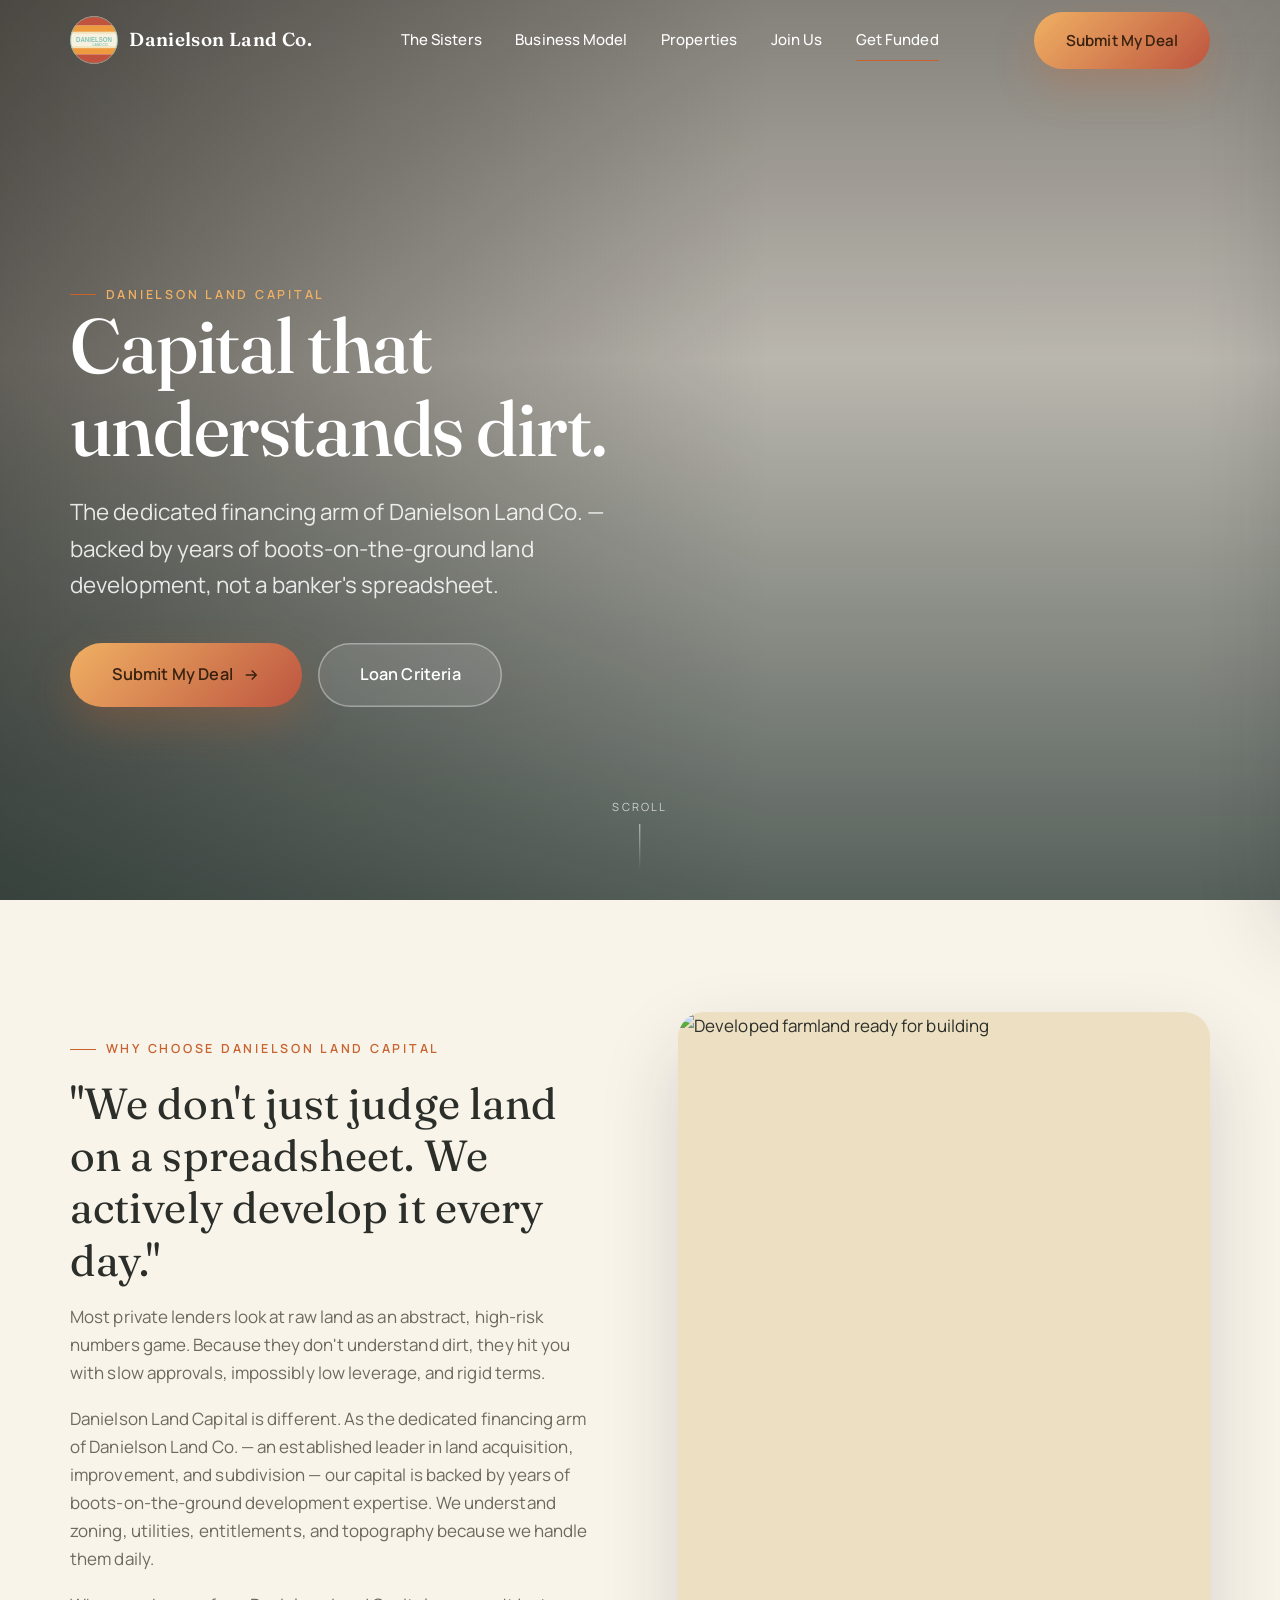
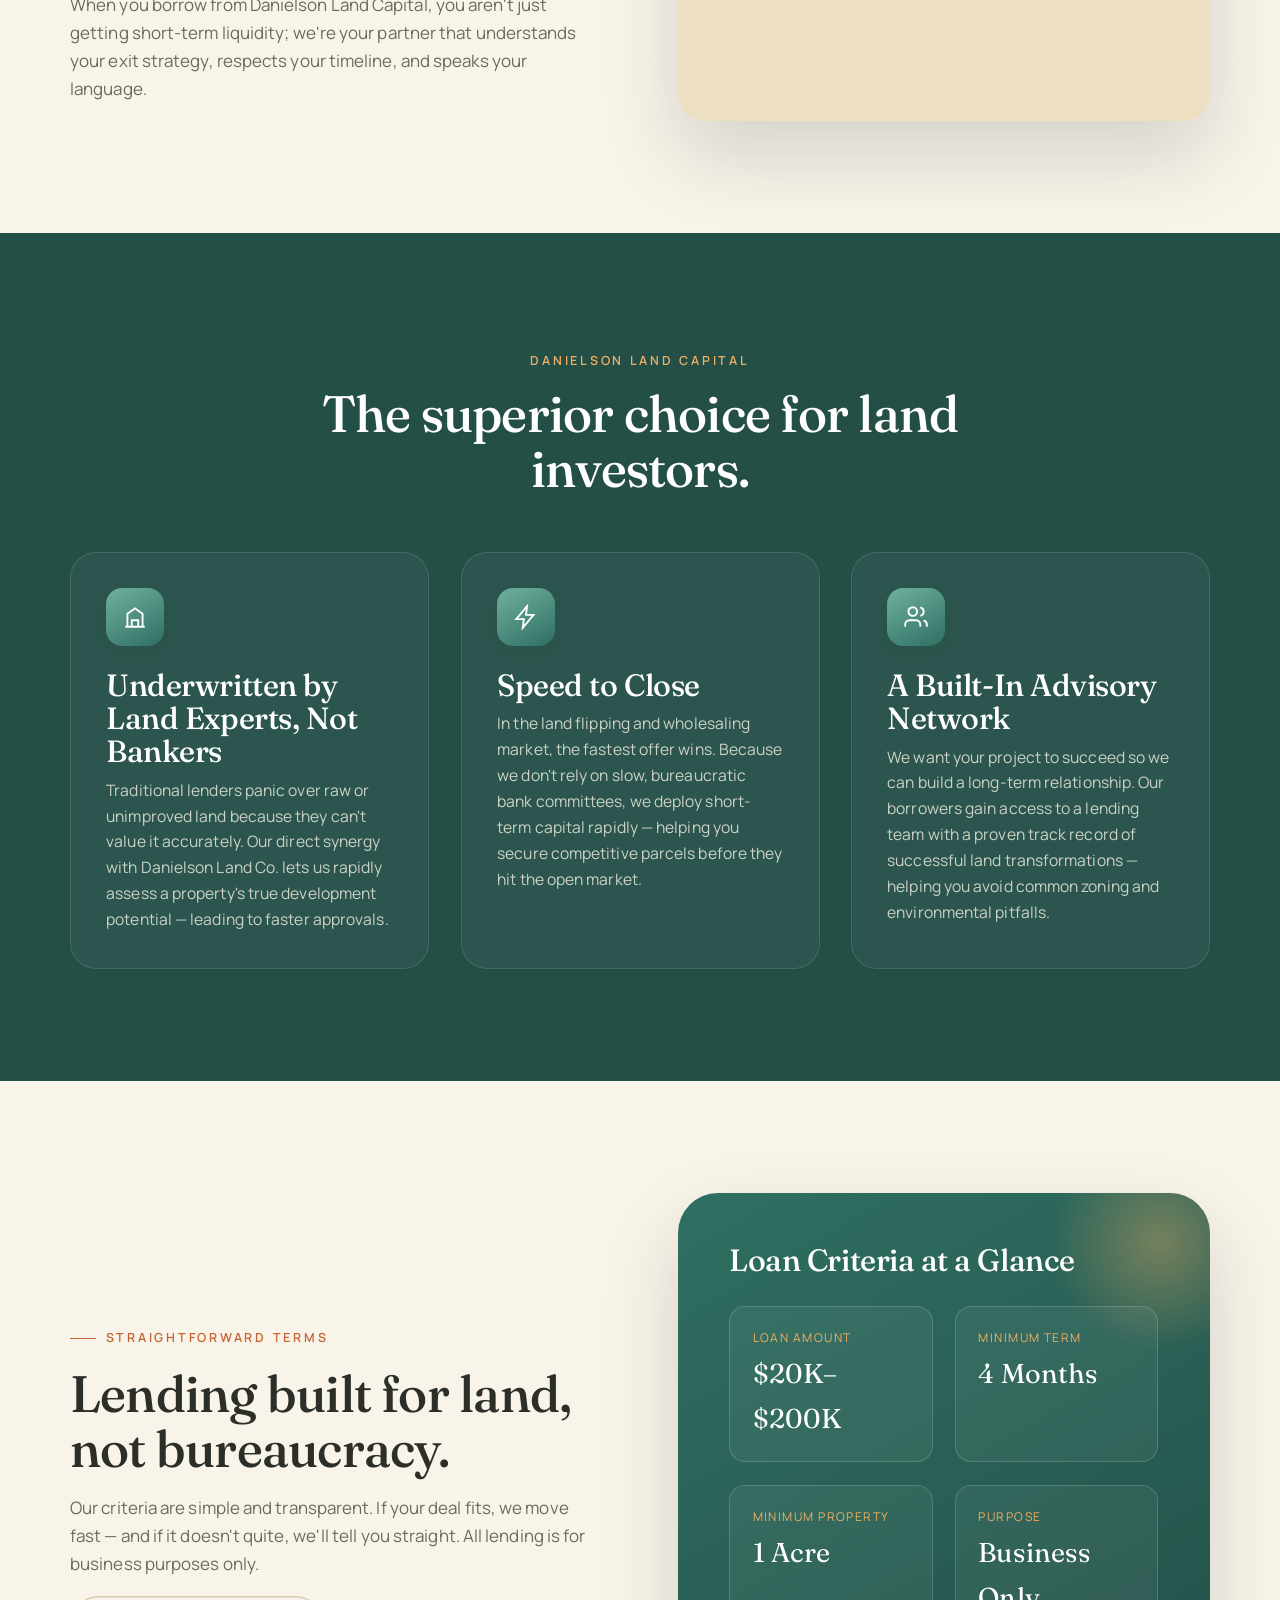
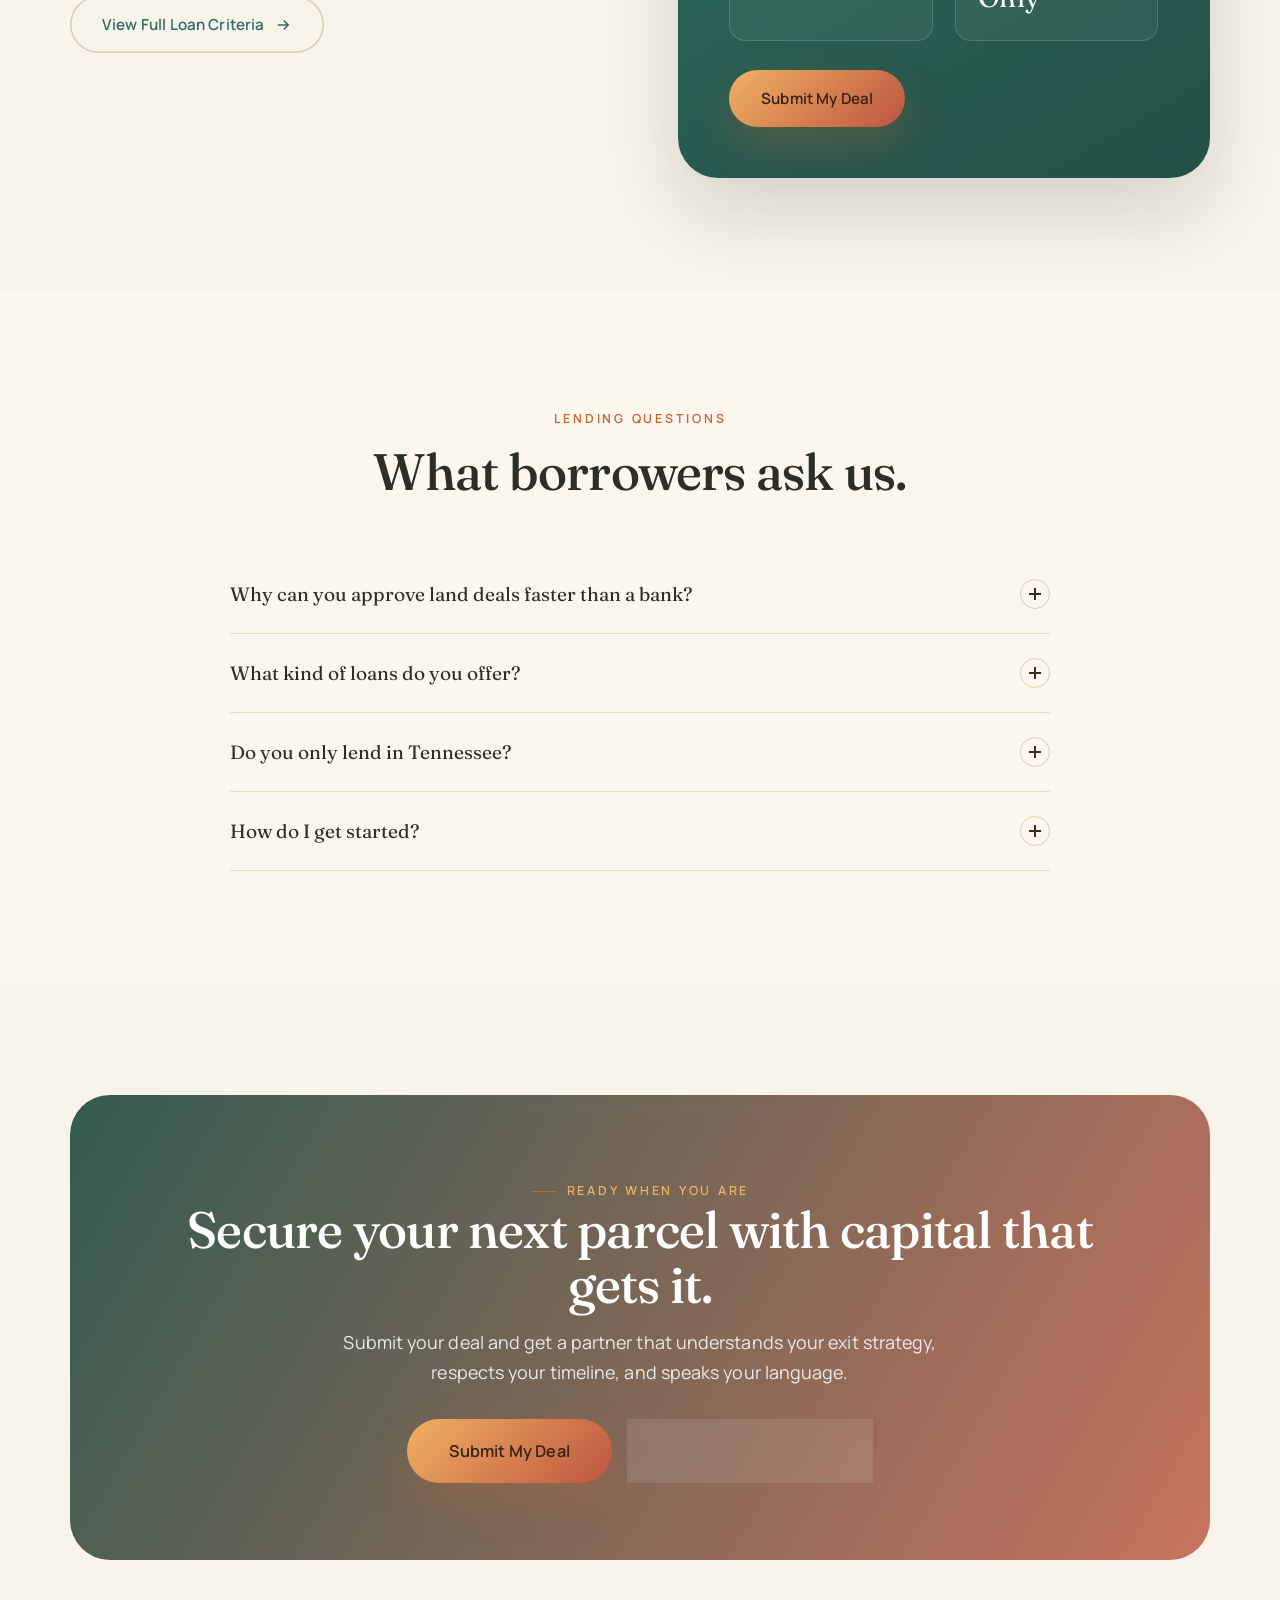
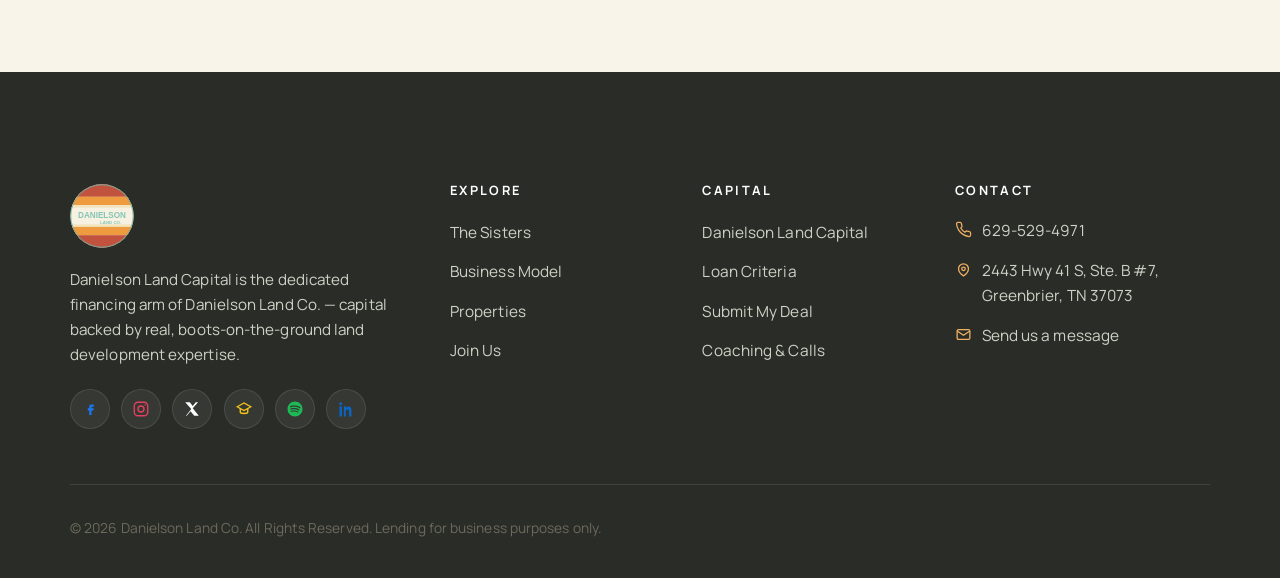
==== commit e40a3a55: "Rename Funding nav label to Get Funded; fix mobile menu transparency when scrolled - Rename the 'Fun" ====
--- a/funding.html
+++ b/funding.html
@@ -82,14 +82,14 @@
         <a href="unique-business-model.html">Business Model</a>
         <a href="properties.html">Properties</a>
         <a href="join-us.html">Join Us</a>
-        <a href="funding.html" aria-current="page">Funding</a>
+        <a href="funding.html" aria-current="page">Get Funded</a>
       </nav>
       <a class="btn btn-gold nav__cta desktop-only" href="https://docs.google.com/forms/d/1PoZFl4egmwDCUI63C9DEl9DGJtfdpSv1Hz9l6TaZ7U0/edit" target="_blank" rel="noopener">Submit My Deal</a>
       <button class="nav__toggle" aria-label="Open menu" aria-expanded="false" aria-controls="mobile-panel"><span></span><span></span><span></span></button>
     </div>
     <div class="nav__overlay"></div>
     <aside class="nav__panel" id="mobile-panel" aria-label="Mobile menu">
-      <a href="index.html">The Sisters</a><a href="unique-business-model.html">Business Model</a><a href="properties.html">Properties</a><a href="join-us.html">Join Us</a><a href="funding.html">Funding</a>
+      <a href="index.html">The Sisters</a><a href="unique-business-model.html">Business Model</a><a href="properties.html">Properties</a><a href="join-us.html">Join Us</a><a href="funding.html">Get Funded</a>
       <a class="btn btn-gold" href="https://docs.google.com/forms/d/1PoZFl4egmwDCUI63C9DEl9DGJtfdpSv1Hz9l6TaZ7U0/edit" target="_blank" rel="noopener">Submit My Deal</a>
     </aside>
   </header>
--- a/css/style.css
+++ b/css/style.css
@@ -336,6 +336,16 @@
   border-bottom-color: var(--color-border);
 }
 
+/* When the mobile menu is open, drop the nav's backdrop-filter. A filtered
+   ancestor becomes the containing block for its position:fixed children,
+   which would clamp the slide-out panel and overlay to the nav bar and let
+   the page show through. Removing it re-anchors them to the viewport. */
+.nav.is-open,
+.nav.is-scrolled.is-open {
+  backdrop-filter: none;
+  -webkit-backdrop-filter: none;
+}
+
 /* Brand */
 .brand { display: flex; align-items: center; gap: 0.7rem; z-index: 2; }
 .brand__mark { width: 40px; height: 40px; flex: none; }
